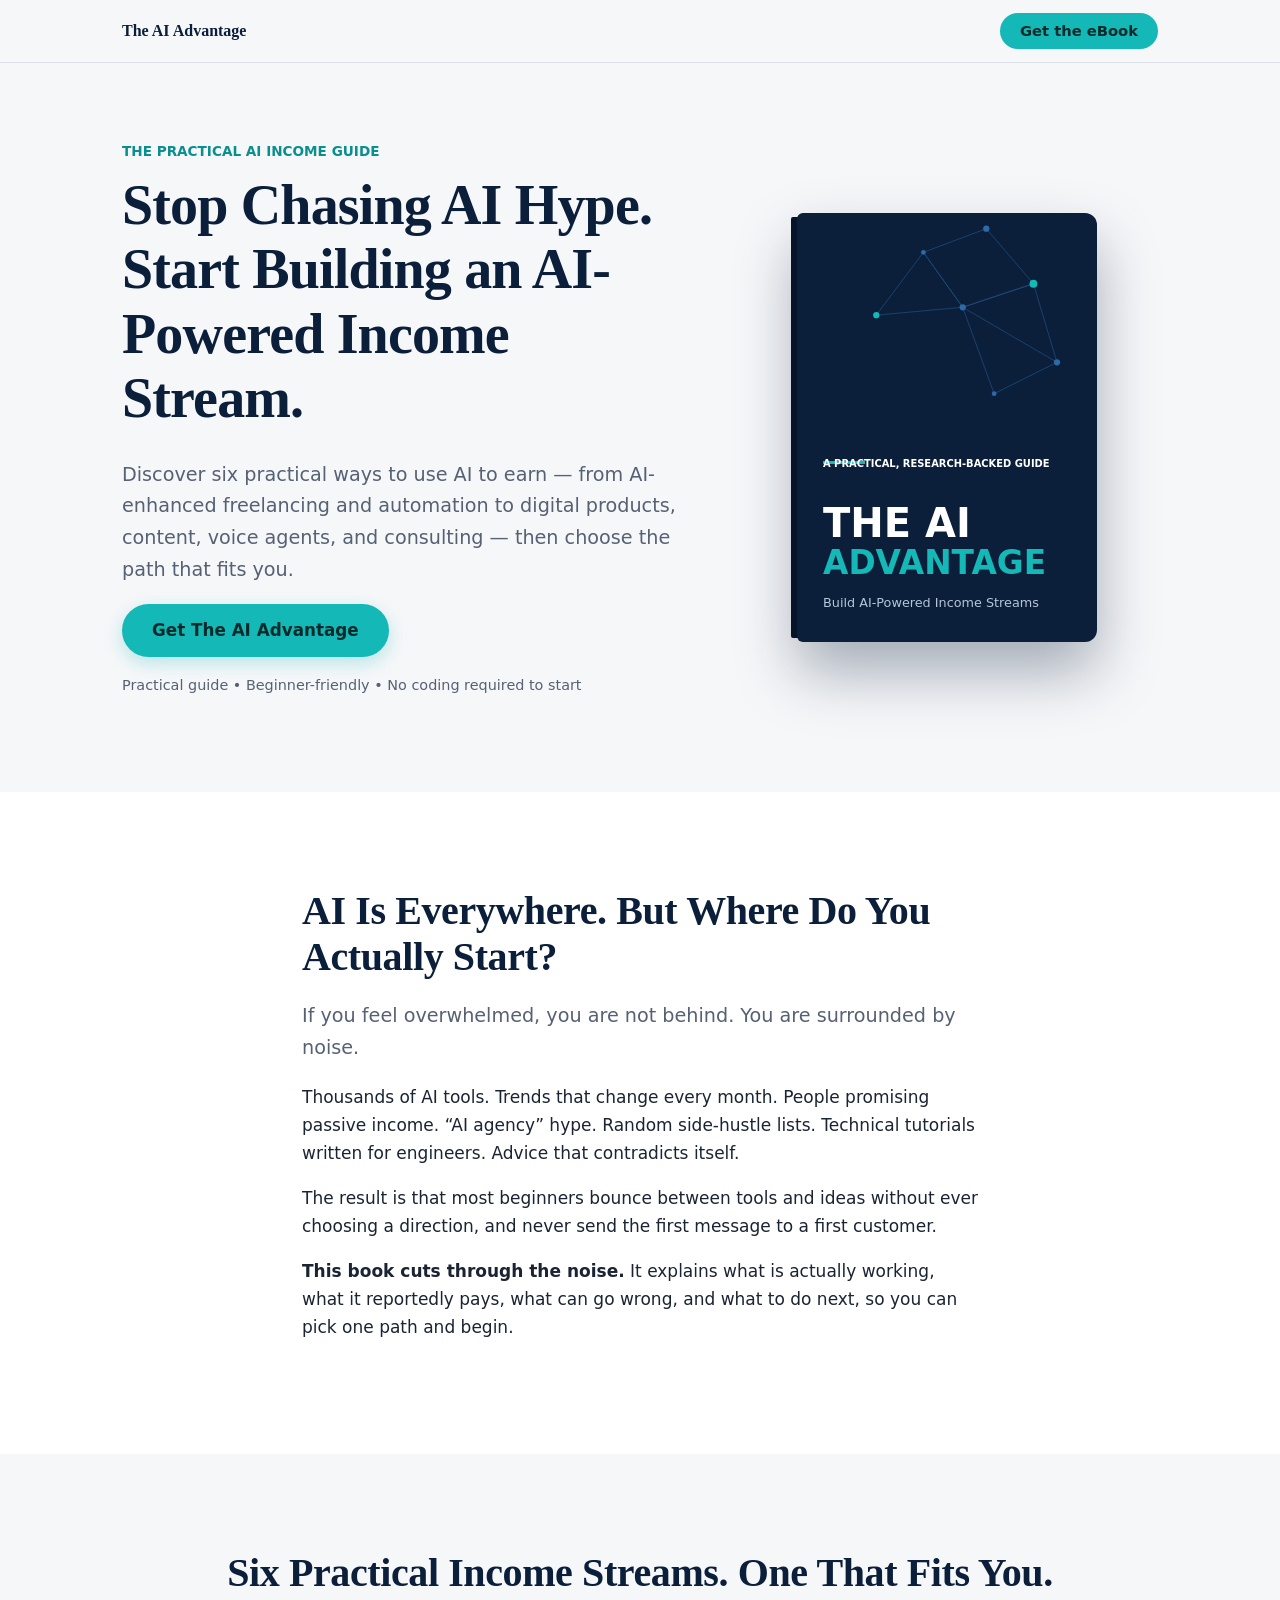
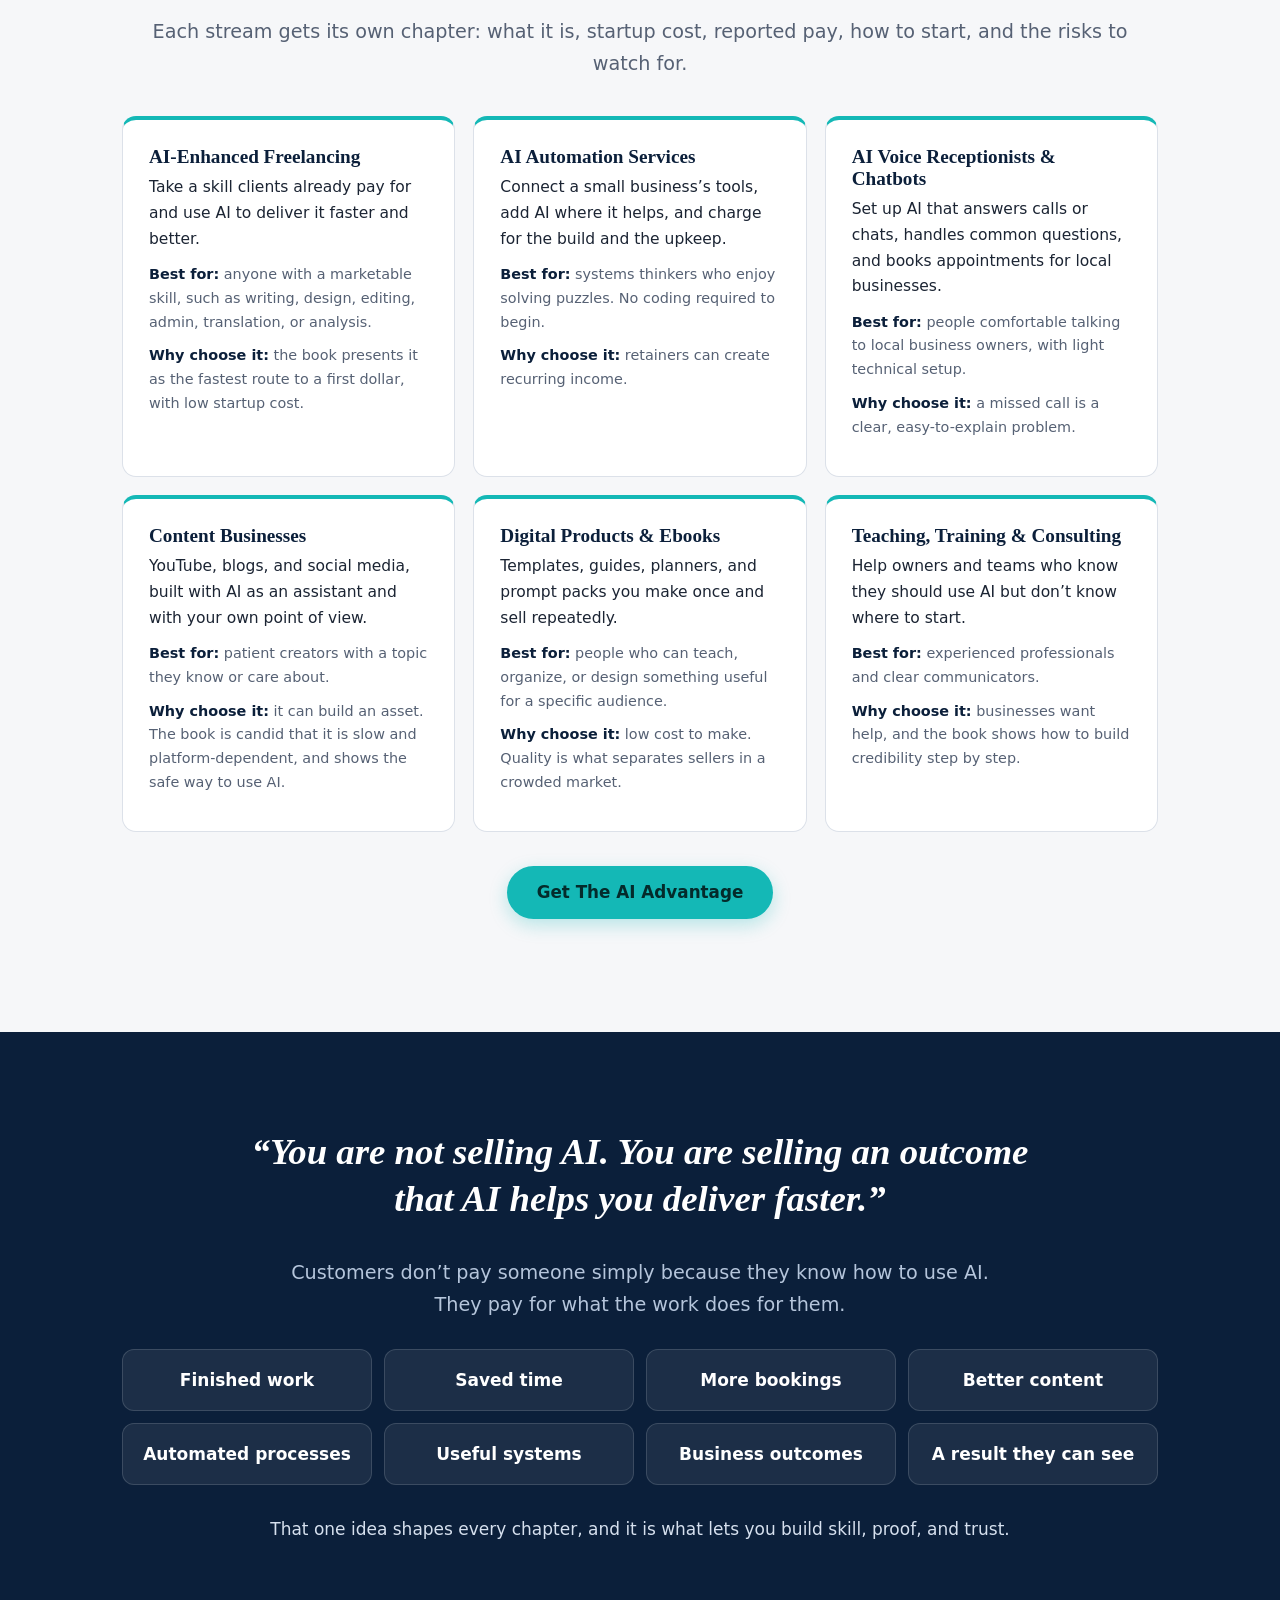
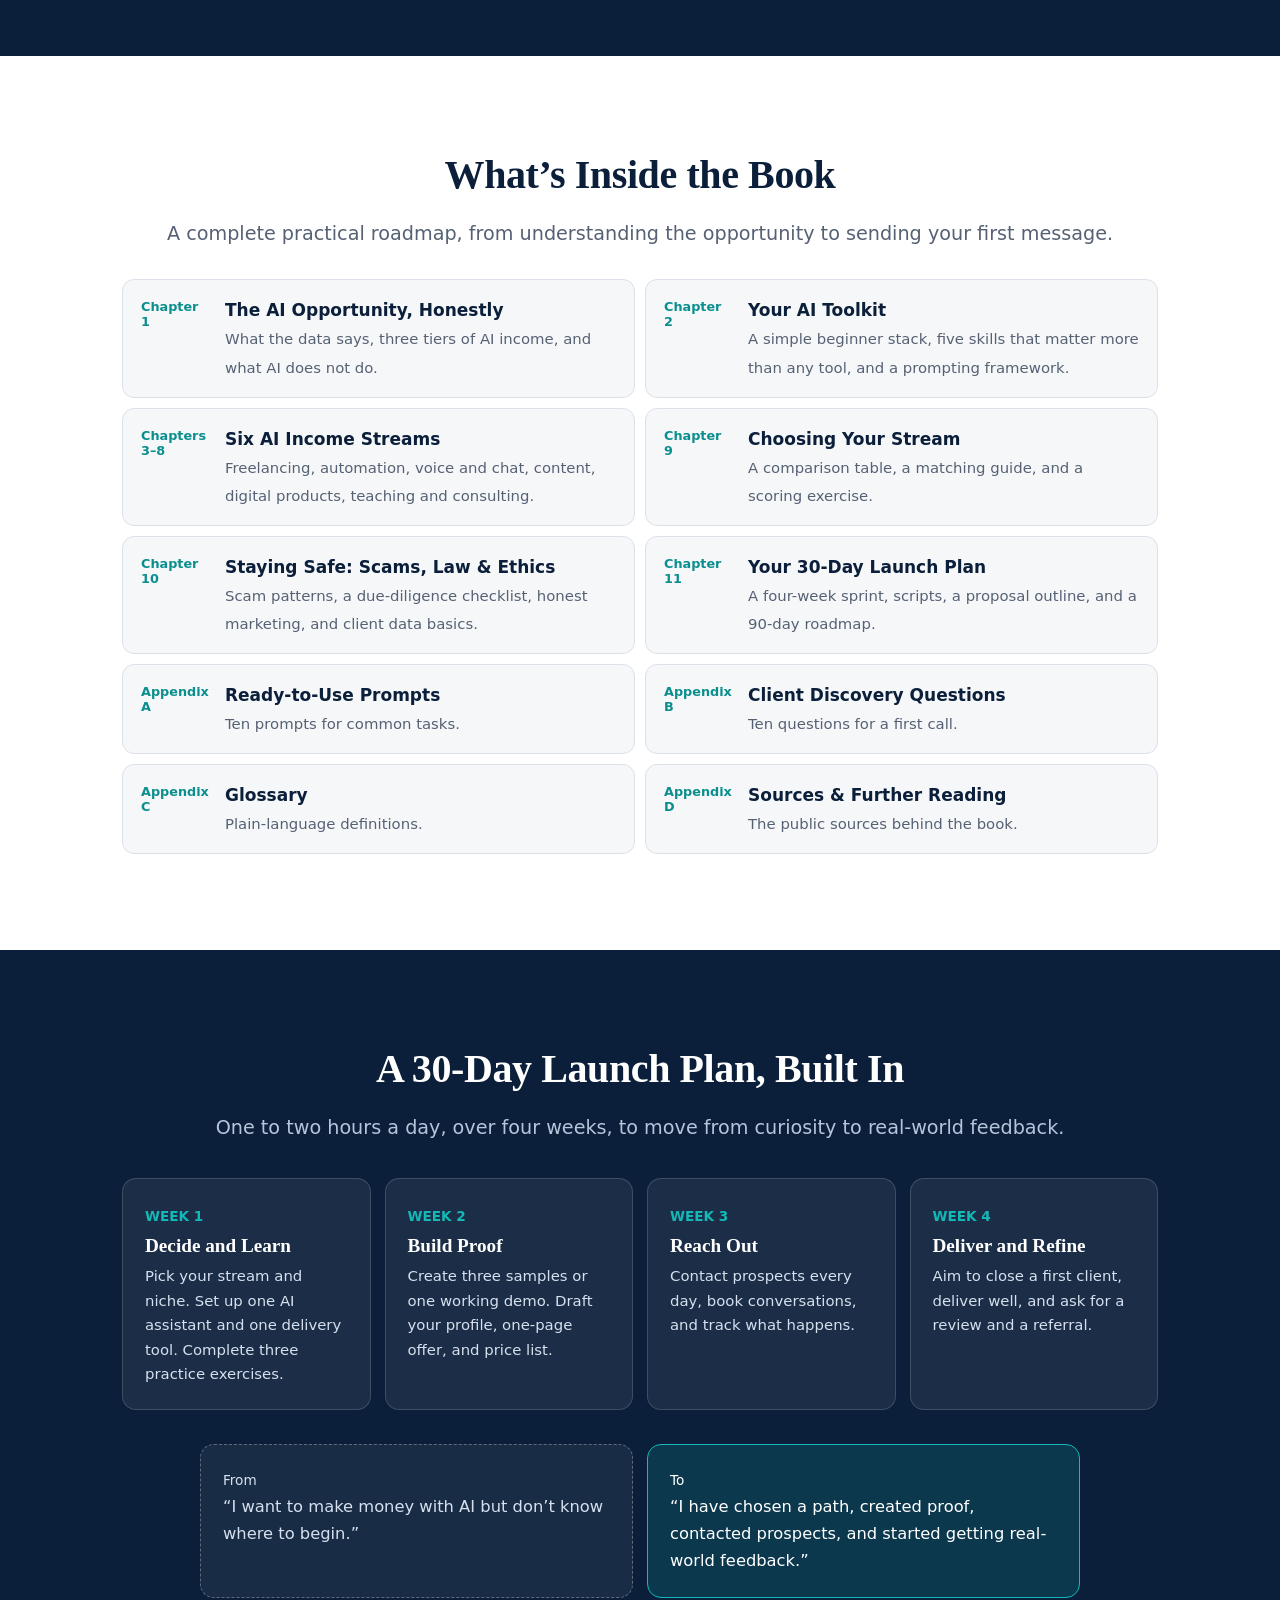
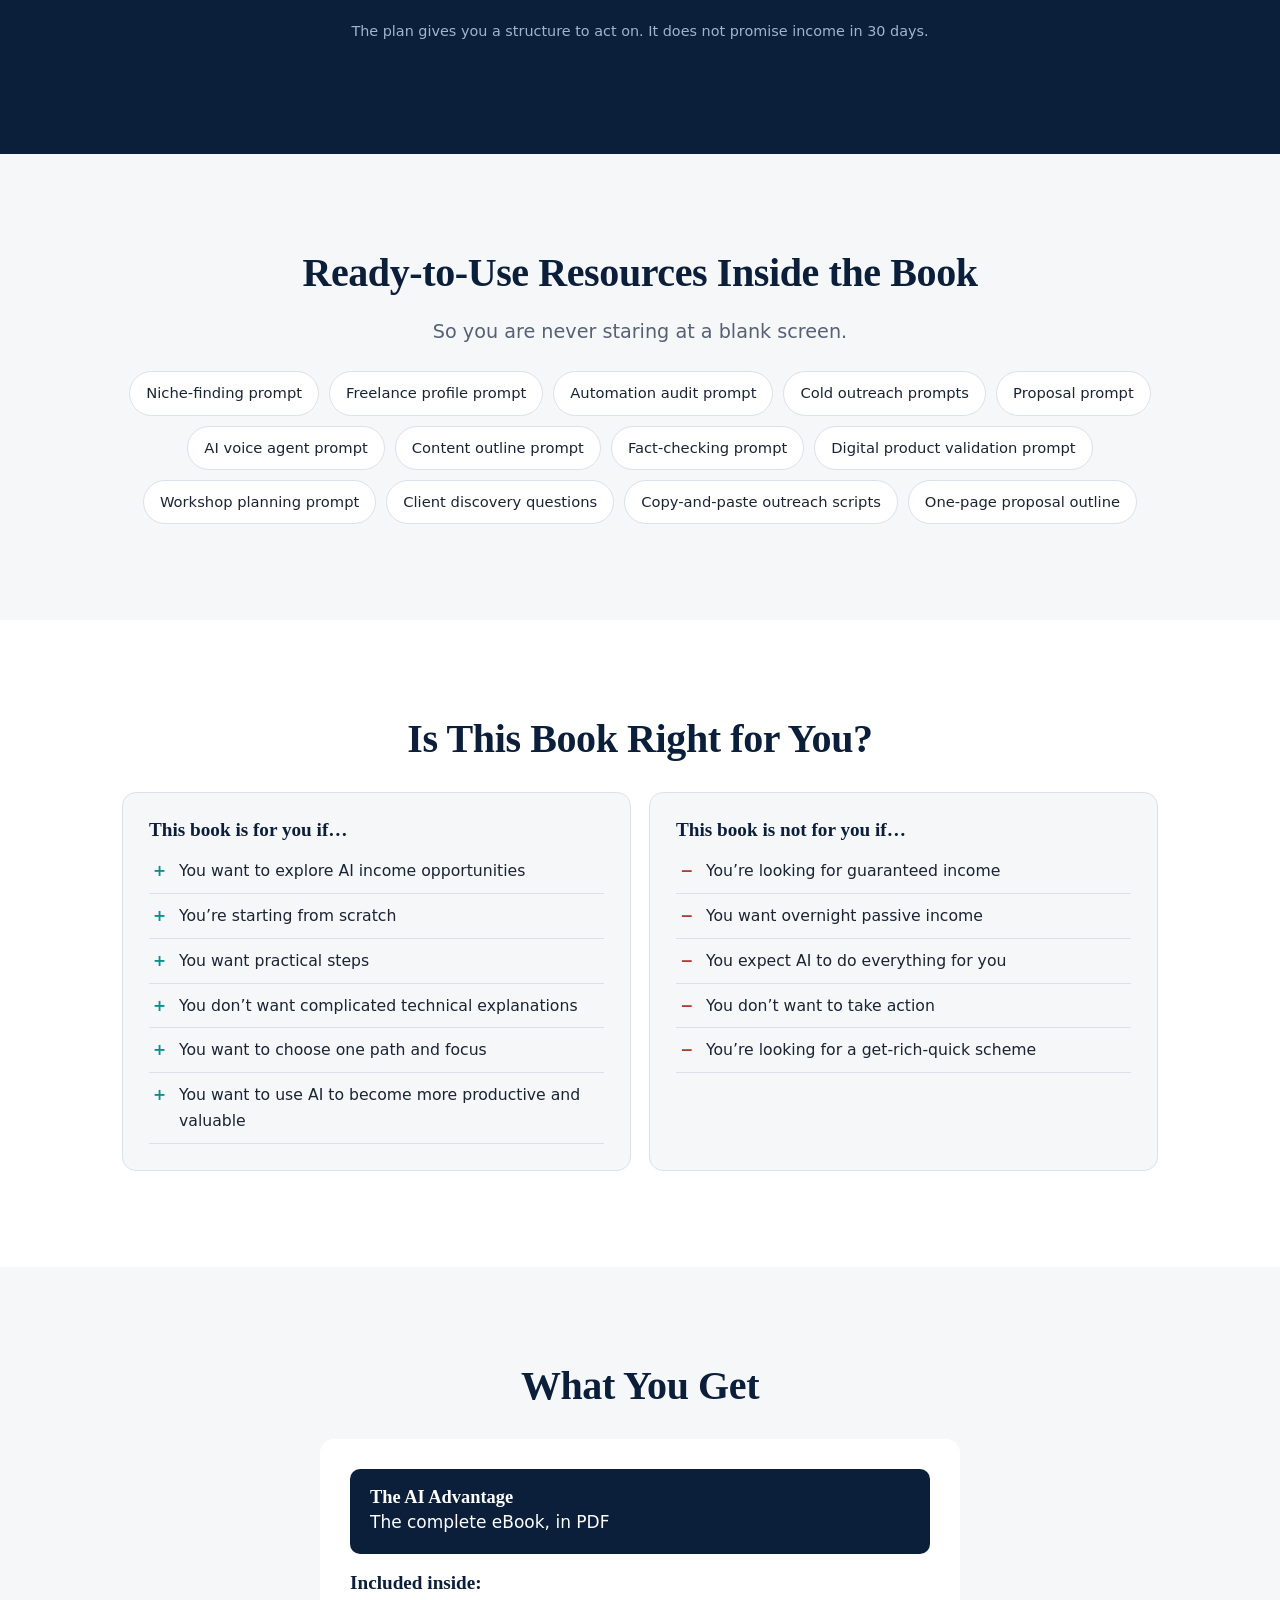
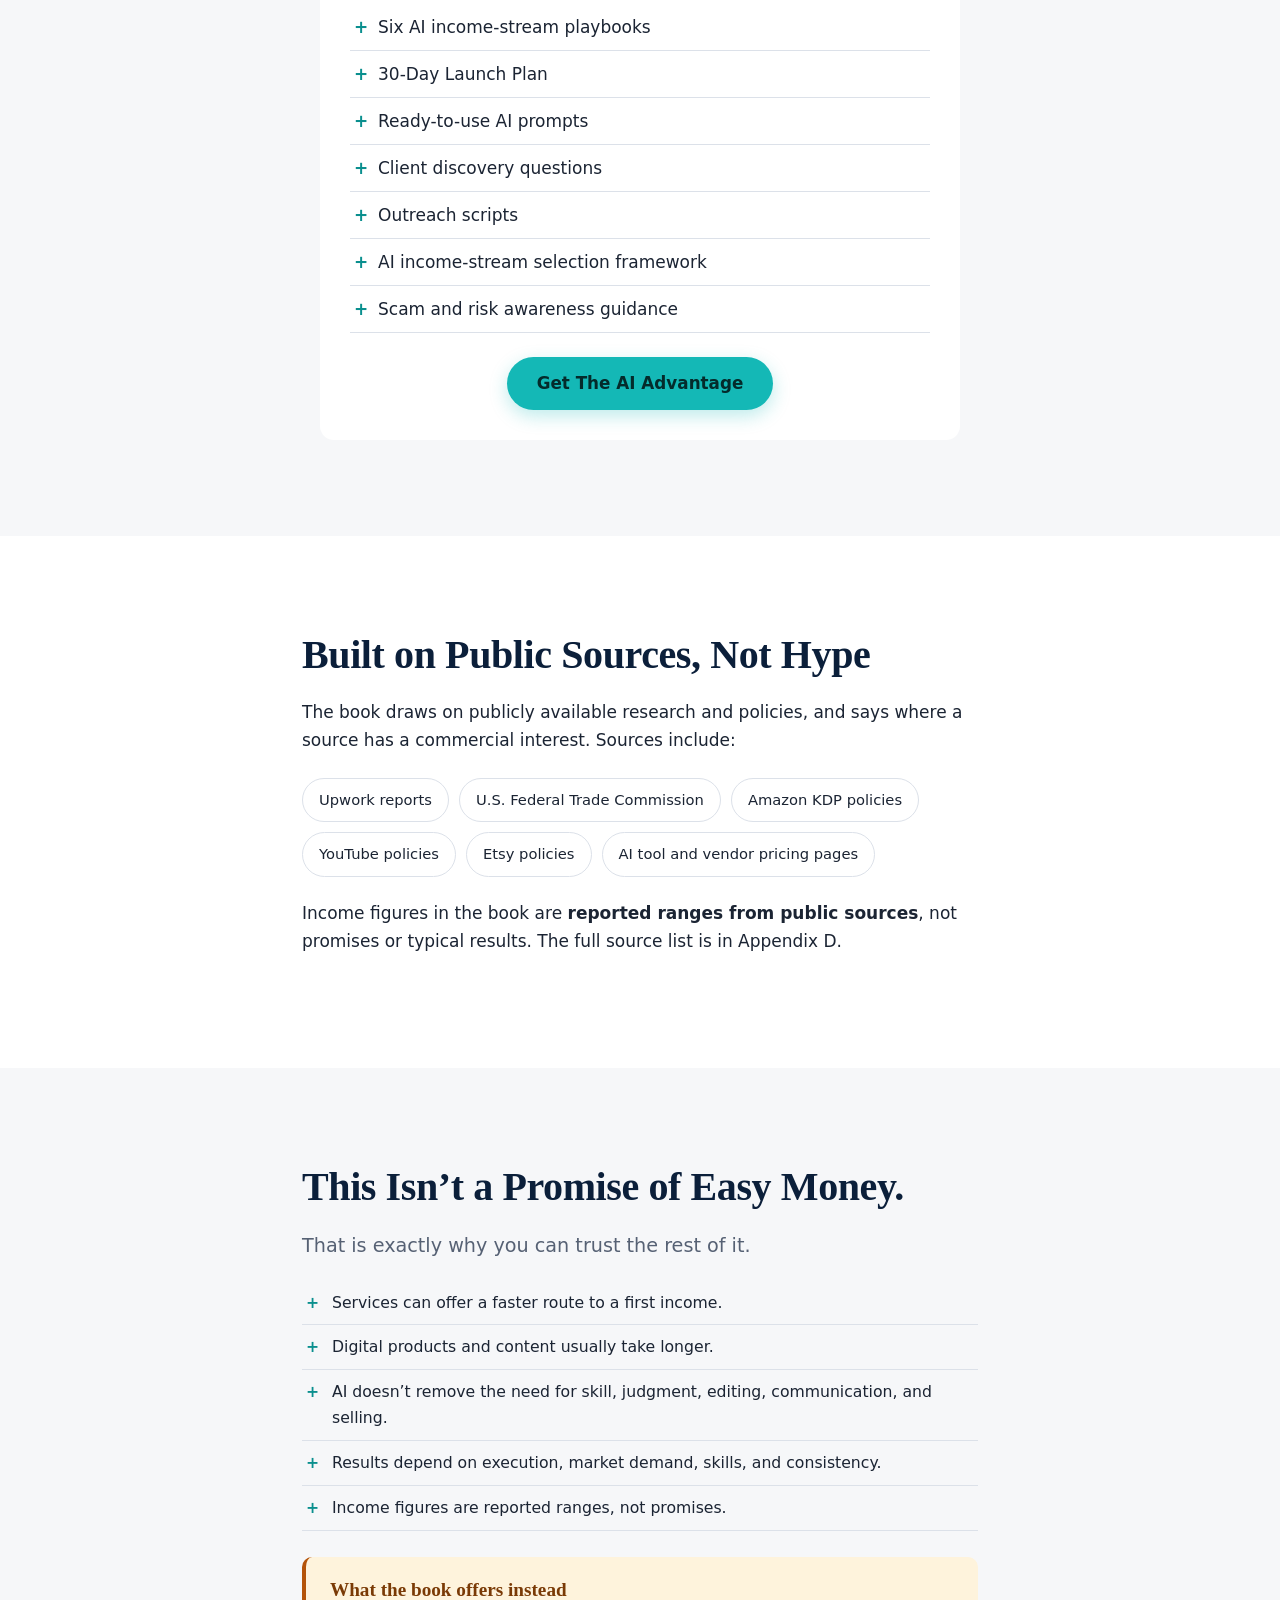
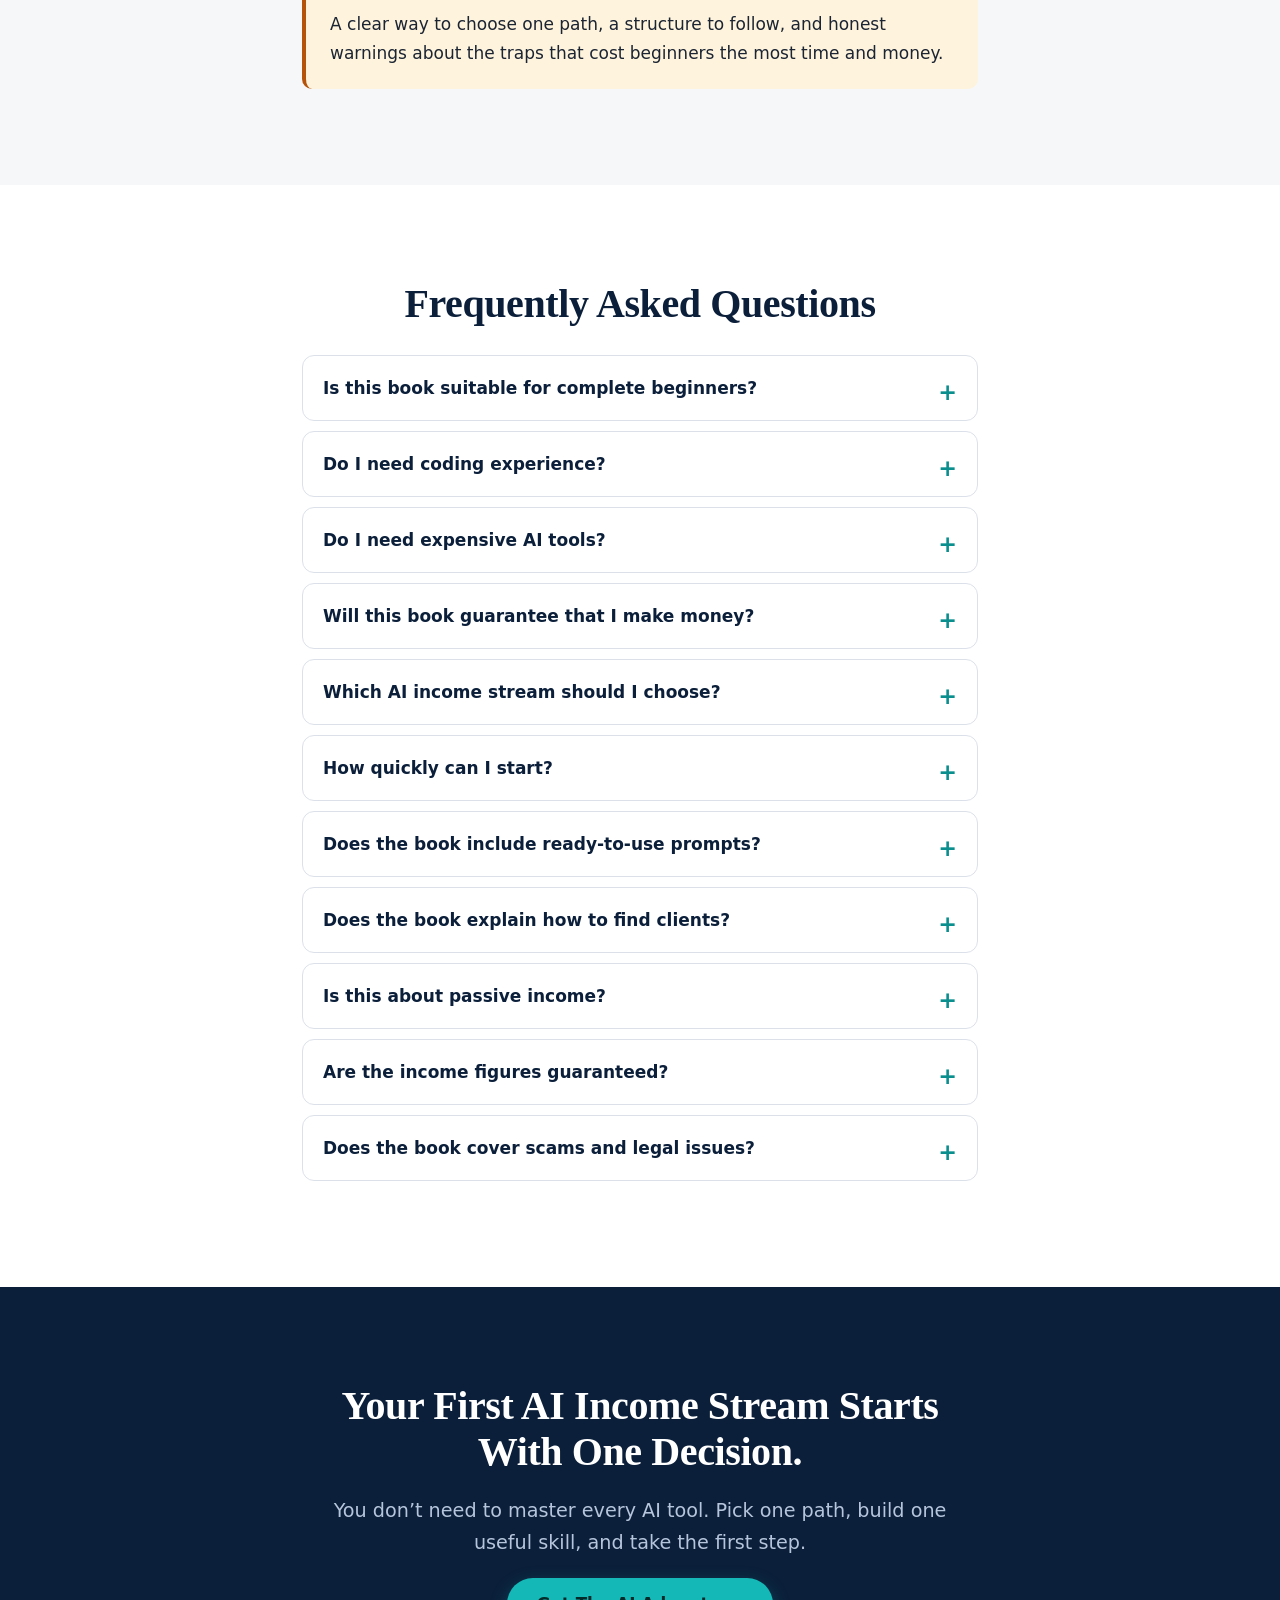
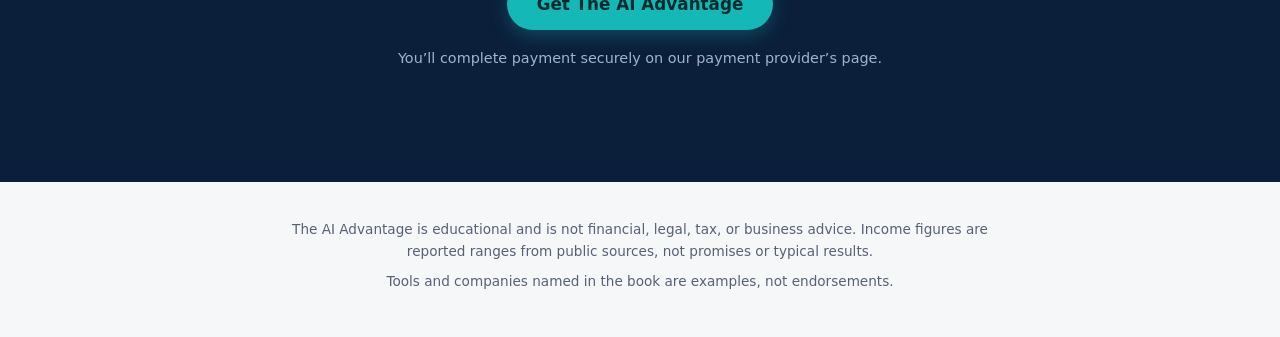
==== index.html @ e6e2437f "first commit" ====
<!DOCTYPE html>
<html lang="en">
<head>
<meta charset="utf-8">
<meta name="viewport" content="width=device-width, initial-scale=1">
<title>The AI Advantage — Build AI-Powered Income Streams</title>
<meta name="description" content="A practical beginner-friendly guide to six AI-powered income streams, including freelancing, automation, voice agents, content, digital products, and consulting.">
<meta property="og:type" content="website">
<meta property="og:title" content="The AI Advantage — Build AI-Powered Income Streams">
<meta property="og:description" content="Six practical ways to use AI to earn, how to choose yours, and a 30-day launch plan. No hype, no guaranteed income.">
<link rel="stylesheet" href="styles.css">
</head>
<body data-page="sales">

<header class="top"><div class="wrap">
  <a class="brand" href="#top">The AI Advantage</a>
  <a class="btn sm" data-cta href="https://rzp.io/rzp/LMzUfKlq">Get the eBook</a>
</div></header>

<main id="top">

<!-- HERO -->
<section class="hero"><div class="wrap">
  <div>
    <p class="eyebrow">THE PRACTICAL AI INCOME GUIDE</p>
    <h1>Stop Chasing AI Hype. Start Building an AI-Powered Income Stream.</h1>
    <p class="lead">Discover six practical ways to use AI to earn — from AI-enhanced freelancing and automation to digital products, content, voice agents, and consulting — then choose the path that fits you.</p>
    <p><a class="btn" data-cta href="https://rzp.io/rzp/LMzUfKlq">Get The AI Advantage</a></p>
    <p class="note">Practical guide • Beginner-friendly • No coding required to start</p>
  </div>
  <div role="img" aria-label="Cover of the ebook The AI Advantage: Build AI-Powered Income Streams">
    <div class="book" aria-hidden="true">
      <svg viewBox="0 0 300 300" fill="none" stroke="#1E4A7C"><path d="M200 20L260 90L170 120L120 50ZM260 90L290 190L170 120ZM120 50L60 130L170 120ZM170 120L210 230L290 190"/><g stroke="none"><circle cx="200" cy="20" r="4" fill="#2C6AA8"/><circle cx="260" cy="90" r="5" fill="#14B8B6"/><circle cx="170" cy="120" r="4" fill="#2C6AA8"/><circle cx="120" cy="50" r="3" fill="#2C6AA8"/><circle cx="60" cy="130" r="4" fill="#14B8B6"/><circle cx="290" cy="190" r="4" fill="#2C6AA8"/><circle cx="210" cy="230" r="3" fill="#2C6AA8"/></g></svg>
      <small>A PRACTICAL, RESEARCH-BACKED GUIDE</small>
      <b>THE AI<span>ADVANTAGE</span></b>
      <i>Build AI-Powered Income Streams</i>
    </div>
  </div>
</div></section>

<!-- PROBLEM -->
<section class="alt"><div class="wrap narrow">
  <h2>AI Is Everywhere. But Where Do You Actually Start?</h2>
  <p class="lead">If you feel overwhelmed, you are not behind. You are surrounded by noise.</p>
  <p>Thousands of AI tools. Trends that change every month. People promising passive income. “AI agency” hype. Random side-hustle lists. Technical tutorials written for engineers. Advice that contradicts itself.</p>
  <p>The result is that most beginners bounce between tools and ideas without ever choosing a direction, and never send the first message to a first customer.</p>
  <p><strong>This book cuts through the noise.</strong> It explains what is actually working, what it reportedly pays, what can go wrong, and what to do next, so you can pick one path and begin.</p>
</div></section>

<!-- SIX STREAMS -->
<section id="streams"><div class="wrap">
  <div class="center"><h2>Six Practical Income Streams. One That Fits You.</h2>
  <p class="lead">Each stream gets its own chapter: what it is, startup cost, reported pay, how to start, and the risks to watch for.</p></div>
  <div class="grid g3" style="margin-top:36px">
    <article class="card stream"><h3>AI-Enhanced Freelancing</h3><p>Take a skill clients already pay for and use AI to deliver it faster and better.</p><p class="tag"><b>Best for:</b> anyone with a marketable skill, such as writing, design, editing, admin, translation, or analysis.</p><p class="tag"><b>Why choose it:</b> the book presents it as the fastest route to a first dollar, with low startup cost.</p></article>
    <article class="card stream"><h3>AI Automation Services</h3><p>Connect a small business’s tools, add AI where it helps, and charge for the build and the upkeep.</p><p class="tag"><b>Best for:</b> systems thinkers who enjoy solving puzzles. No coding required to begin.</p><p class="tag"><b>Why choose it:</b> retainers can create recurring income.</p></article>
    <article class="card stream"><h3>AI Voice Receptionists &amp; Chatbots</h3><p>Set up AI that answers calls or chats, handles common questions, and books appointments for local businesses.</p><p class="tag"><b>Best for:</b> people comfortable talking to local business owners, with light technical setup.</p><p class="tag"><b>Why choose it:</b> a missed call is a clear, easy-to-explain problem.</p></article>
    <article class="card stream"><h3>Content Businesses</h3><p>YouTube, blogs, and social media, built with AI as an assistant and with your own point of view.</p><p class="tag"><b>Best for:</b> patient creators with a topic they know or care about.</p><p class="tag"><b>Why choose it:</b> it can build an asset. The book is candid that it is slow and platform-dependent, and shows the safe way to use AI.</p></article>
    <article class="card stream"><h3>Digital Products &amp; Ebooks</h3><p>Templates, guides, planners, and prompt packs you make once and sell repeatedly.</p><p class="tag"><b>Best for:</b> people who can teach, organize, or design something useful for a specific audience.</p><p class="tag"><b>Why choose it:</b> low cost to make. Quality is what separates sellers in a crowded market.</p></article>
    <article class="card stream"><h3>Teaching, Training &amp; Consulting</h3><p>Help owners and teams who know they should use AI but don’t know where to start.</p><p class="tag"><b>Best for:</b> experienced professionals and clear communicators.</p><p class="tag"><b>Why choose it:</b> businesses want help, and the book shows how to build credibility step by step.</p></article>
  </div>
  <p class="center" style="margin-top:34px"><a class="btn" data-cta href="https://rzp.io/rzp/LMzUfKlq">Get The AI Advantage</a></p>
</div></section>

<!-- DIFFERENTIATOR -->
<section class="dark"><div class="wrap">
  <p class="pull">“You are not selling AI. You are selling an outcome that AI helps you deliver faster.”</p>
  <div class="narrow" style="margin:auto;text-align:center">
    <p class="lead">Customers don’t pay someone simply because they know how to use AI. They pay for what the work does for them.</p>
  </div>
  <div class="pay"><div>Finished work</div><div>Saved time</div><div>More bookings</div><div>Better content</div><div>Automated processes</div><div>Useful systems</div><div>Business outcomes</div><div>A result they can see</div></div>
  <p class="center" style="margin-top:30px">That one idea shapes every chapter, and it is what lets you build skill, proof, and trust.</p>
</div></section>

<!-- INSIDE -->
<section class="alt" id="inside"><div class="wrap">
  <div class="center"><h2>What’s Inside the Book</h2><p class="lead">A complete practical roadmap, from understanding the opportunity to sending your first message.</p></div>
  <div class="inside">
    <div class="row"><em>Chapter 1</em><div><b>The AI Opportunity, Honestly</b><span>What the data says, three tiers of AI income, and what AI does not do.</span></div></div>
    <div class="row"><em>Chapter 2</em><div><b>Your AI Toolkit</b><span>A simple beginner stack, five skills that matter more than any tool, and a prompting framework.</span></div></div>
    <div class="row"><em>Chapters 3–8</em><div><b>Six AI Income Streams</b><span>Freelancing, automation, voice and chat, content, digital products, teaching and consulting.</span></div></div>
    <div class="row"><em>Chapter 9</em><div><b>Choosing Your Stream</b><span>A comparison table, a matching guide, and a scoring exercise.</span></div></div>
    <div class="row"><em>Chapter 10</em><div><b>Staying Safe: Scams, Law &amp; Ethics</b><span>Scam patterns, a due-diligence checklist, honest marketing, and client data basics.</span></div></div>
    <div class="row"><em>Chapter 11</em><div><b>Your 30-Day Launch Plan</b><span>A four-week sprint, scripts, a proposal outline, and a 90-day roadmap.</span></div></div>
    <div class="row"><em>Appendix A</em><div><b>Ready-to-Use Prompts</b><span>Ten prompts for common tasks.</span></div></div>
    <div class="row"><em>Appendix B</em><div><b>Client Discovery Questions</b><span>Ten questions for a first call.</span></div></div>
    <div class="row"><em>Appendix C</em><div><b>Glossary</b><span>Plain-language definitions.</span></div></div>
    <div class="row"><em>Appendix D</em><div><b>Sources &amp; Further Reading</b><span>The public sources behind the book.</span></div></div>
  </div>
</div></section>

<!-- 30-DAY PLAN -->
<section class="dark" id="plan"><div class="wrap">
  <div class="center"><h2>A 30-Day Launch Plan, Built In</h2><p class="lead">One to two hours a day, over four weeks, to move from curiosity to real-world feedback.</p></div>
  <div class="weeks">
    <div class="week"><small>WEEK 1</small><h3>Decide and Learn</h3><p>Pick your stream and niche. Set up one AI assistant and one delivery tool. Complete three practice exercises.</p></div>
    <div class="week"><small>WEEK 2</small><h3>Build Proof</h3><p>Create three samples or one working demo. Draft your profile, one-page offer, and price list.</p></div>
    <div class="week"><small>WEEK 3</small><h3>Reach Out</h3><p>Contact prospects every day, book conversations, and track what happens.</p></div>
    <div class="week"><small>WEEK 4</small><h3>Deliver and Refine</h3><p>Aim to close a first client, deliver well, and ask for a review and a referral.</p></div>
  </div>
  <div class="shift">
    <div class="from"><small>From</small><br>“I want to make money with AI but don’t know where to begin.”</div>
    <div class="to"><small>To</small><br>“I have chosen a path, created proof, contacted prospects, and started getting real-world feedback.”</div>
  </div>
  <p class="note center" style="margin-top:22px">The plan gives you a structure to act on. It does not promise income in 30 days.</p>
</div></section>

<!-- RESOURCES -->
<section><div class="wrap">
  <div class="center"><h2>Ready-to-Use Resources Inside the Book</h2><p class="lead">So you are never staring at a blank screen.</p></div>
  <div class="chips" style="justify-content:center">
    <span>Niche-finding prompt</span><span>Freelance profile prompt</span><span>Automation audit prompt</span><span>Cold outreach prompts</span><span>Proposal prompt</span><span>AI voice agent prompt</span><span>Content outline prompt</span><span>Fact-checking prompt</span><span>Digital product validation prompt</span><span>Workshop planning prompt</span><span>Client discovery questions</span><span>Copy-and-paste outreach scripts</span><span>One-page proposal outline</span>
  </div>
</div></section>

<!-- FOR / NOT FOR -->
<section class="alt"><div class="wrap">
  <h2 class="center">Is This Book Right for You?</h2>
  <div class="grid g2" style="margin-top:30px">
    <div class="card"><h3>This book is for you if…</h3><ul class="ok"><li>You want to explore AI income opportunities</li><li>You’re starting from scratch</li><li>You want practical steps</li><li>You don’t want complicated technical explanations</li><li>You want to choose one path and focus</li><li>You want to use AI to become more productive and valuable</li></ul></div>
    <div class="card"><h3>This book is not for you if…</h3><ul class="no"><li>You’re looking for guaranteed income</li><li>You want overnight passive income</li><li>You expect AI to do everything for you</li><li>You don’t want to take action</li><li>You’re looking for a get-rich-quick scheme</li></ul></div>
  </div>
</div></section>

<!-- VALUE STACK -->
<section><div class="wrap center">
  <h2>What You Get</h2>
  <div class="stack" style="text-align:left">
    <div class="core"><b>The AI Advantage</b>The complete eBook, in PDF</div>
    <h3>Included inside:</h3>
    <ul><li>Six AI income-stream playbooks</li><li>30-Day Launch Plan</li><li>Ready-to-use AI prompts</li><li>Client discovery questions</li><li>Outreach scripts</li><li>AI income-stream selection framework</li><li>Scam and risk awareness guidance</li></ul>
    <p style="text-align:center;margin:0"><a class="btn" data-cta href="https://rzp.io/rzp/LMzUfKlq">Get The AI Advantage</a></p>
  </div>
</div></section>

<!-- TRUST -->
<section class="alt"><div class="wrap narrow">
  <h2>Built on Public Sources, Not Hype</h2>
  <p>The book draws on publicly available research and policies, and says where a source has a commercial interest. Sources include:</p>
  <div class="chips"><span>Upwork reports</span><span>U.S. Federal Trade Commission</span><span>Amazon KDP policies</span><span>YouTube policies</span><span>Etsy policies</span><span>AI tool and vendor pricing pages</span></div>
  <p style="margin-top:22px">Income figures in the book are <strong>reported ranges from public sources</strong>, not promises or typical results. The full source list is in Appendix D.</p>
</div></section>

<!-- EXPECTATIONS -->
<section><div class="wrap narrow">
  <h2>This Isn’t a Promise of Easy Money.</h2>
  <p class="lead">That is exactly why you can trust the rest of it.</p>
  <ul class="ok">
    <li>Services can offer a faster route to a first income.</li>
    <li>Digital products and content usually take longer.</li>
    <li>AI doesn’t remove the need for skill, judgment, editing, communication, and selling.</li>
    <li>Results depend on execution, market demand, skills, and consistency.</li>
    <li>Income figures are reported ranges, not promises.</li>
  </ul>
  <div class="honest"><h3>What the book offers instead</h3><p style="margin:0">A clear way to choose one path, a structure to follow, and honest warnings about the traps that cost beginners the most time and money.</p></div>
</div></section>

<!-- FAQ -->
<section class="alt" id="faq"><div class="wrap narrow">
  <h2 class="center">Frequently Asked Questions</h2>
  <div style="margin-top:28px">
  <details><summary>Is this book suitable for complete beginners?</summary><p>Yes. It is written for people starting from scratch and explains terms in plain language. A glossary is included.</p></details>
  <details><summary>Do I need coding experience?</summary><p>No. The book says you do not need to be a programmer. Automation, for example, uses no-code tools, and the book says no coding is required to begin.</p></details>
  <details><summary>Do I need expensive AI tools?</summary><p>The book describes a beginner stack with a starting cost for most paths of roughly $0 to about $50 a month, and a free AI assistant tier is enough to start. It also advises being skeptical of anyone who asks for hundreds of dollars in tools or a course before you have a customer. Prices change, so check current pricing.</p></details>
  <details><summary>Will this book guarantee that I make money?</summary><p>No. Nothing in the book guarantees income. It gives you information, a framework, and a plan. Results depend on your effort, skills, and market demand.</p></details>
  <details><summary>Which AI income stream should I choose?</summary><p>Chapter 9 helps you decide with a comparison table, a guide that matches streams to your strengths, and a quick scoring exercise. The book recommends choosing one stream to start.</p></details>
  <details><summary>How quickly can I start?</summary><p>Each stream chapter ends with a first-week plan, and Chapter 11 gives a 30-day launch plan. How soon you earn depends on the stream and your effort. The book notes that services tend to pay sooner, while content and digital products take longer.</p></details>
  <details><summary>Does the book include ready-to-use prompts?</summary><p>Yes. Appendix A has ten prompts, including niche finding, freelance profiles, automation audits, outreach messages, proposals, voice agent scripts, fact-checking, product validation, and workshop plans.</p></details>
  <details><summary>Does the book explain how to find clients?</summary><p>Yes. It covers building a niche, creating samples, writing proposals, and reaching out to prospects. It includes copy-and-paste scripts, a proposal outline, and client discovery questions.</p></details>
  <details><summary>Is this about passive income?</summary><p>Not mainly. The book explains that “passive” income is usually built actively first, and that services tend to pay faster than products or content.</p></details>
  <details><summary>Are the income figures guaranteed?</summary><p>No. They are reported ranges from public sources such as freelance platforms and practitioner guides, and many come from sellers with a commercial interest. The book treats them as ceilings you may grow toward, not forecasts.</p></details>
  <details><summary>Does the book cover scams and legal issues?</summary><p>Yes. Chapter 10 covers scam patterns, due-diligence questions, honest marketing, client data, and taxes at a general level. It is educational, not legal or financial advice.</p></details>
  </div>
</div></section>

<!-- FINAL CTA -->
<section class="dark"><div class="wrap center narrow">
  <h2>Your First AI Income Stream Starts With One Decision.</h2>
  <p class="lead">You don’t need to master every AI tool. Pick one path, build one useful skill, and take the first step.</p>
  <p><a class="btn" data-cta href="https://rzp.io/rzp/LMzUfKlq">Get The AI Advantage</a></p>
  <p class="note">You’ll complete payment securely on our payment provider’s page.</p>
</div></section>
</main>

<footer><div class="wrap">
  <p>The AI Advantage is educational and is not financial, legal, tax, or business advice. Income figures are reported ranges from public sources, not promises or typical results.</p>
  <p>Tools and companies named in the book are examples, not endorsements.</p>
</div></footer>

<script src="config.js"></script>
</body>
</html>
---- styles.css ----
:root{--navy:#0B1F3A;--navy2:#14325C;--teal:#0A8F8E;--tealb:#14B8B6;--paper:#F6F7F9;--white:#fff;--ink:#1B2433;--mute:#566174;--rule:#DCE1E9;--amber:#B45309;--amberl:#FEF3DC;--r:14px}
*{box-sizing:border-box}html{scroll-behavior:smooth}
body{margin:0;font:17px/1.65 system-ui,-apple-system,"Segoe UI",Roboto,sans-serif;color:var(--ink);background:var(--paper);-webkit-font-smoothing:antialiased}
h1,h2,h3{font-family:Georgia,"Times New Roman",serif;color:var(--navy);line-height:1.15;margin:0 0 .5em;font-weight:700}
h1{font-size:clamp(2.1rem,6vw,3.5rem);letter-spacing:-.015em}h2{font-size:clamp(1.7rem,4.2vw,2.5rem);letter-spacing:-.01em}h3{font-size:1.2rem}
p{margin:0 0 1em}a{color:inherit}.wrap{max-width:1080px;margin:0 auto;padding:0 22px}.narrow{max-width:720px}
section{padding:clamp(56px,9vw,96px) 0}.dark{background:var(--navy);color:#D6E0EE}.dark h2,.dark h3{color:#fff}.alt{background:var(--white)}
.lead{font-size:1.2rem;color:var(--mute)}.dark .lead{color:#B5C5DB}.center{text-align:center}.center .lead{margin-inline:auto}
.btn{display:inline-block;background:var(--tealb);color:#042B2B;font:700 1.05rem/1 system-ui,sans-serif;padding:18px 30px;border-radius:999px;text-decoration:none;transition:transform .15s,box-shadow .15s;box-shadow:0 6px 18px rgba(20,184,182,.28)}
.btn:hover{transform:translateY(-2px);box-shadow:0 10px 24px rgba(20,184,182,.38)}.btn:focus-visible,a:focus-visible,summary:focus-visible{outline:3px solid var(--navy2);outline-offset:3px}
.dark .btn:focus-visible{outline-color:#fff}.btn.sm{padding:11px 20px;font-size:.92rem;box-shadow:none}.note{font-size:.9rem;color:var(--mute);margin-top:14px}.dark .note{color:#9FB4D0}
header.top{position:sticky;top:0;z-index:5;background:rgba(246,247,249,.94);backdrop-filter:blur(8px);border-bottom:1px solid var(--rule)}
header.top .wrap{display:flex;justify-content:space-between;align-items:center;height:62px}.brand{font:700 1rem Georgia,serif;color:var(--navy);text-decoration:none}
.hero{padding:clamp(40px,7vw,80px) 0}.hero .wrap{display:grid;gap:44px;align-items:center}
@media(min-width:880px){.hero .wrap{grid-template-columns:1.15fr .85fr}}
.eyebrow{font:600 .85rem system-ui;color:var(--teal);margin-bottom:14px}
.book{width:min(300px,78vw);aspect-ratio:7/10;margin:0 auto;background:var(--navy);border-radius:6px 12px 12px 6px;position:relative;overflow:hidden;box-shadow:-10px 0 0 -4px #06142a,0 30px 60px rgba(11,31,58,.35);padding:30px 26px;display:flex;flex-direction:column;justify-content:flex-end;color:#fff;animation:rise .9s ease-out both}
.book svg{position:absolute;top:0;right:0;width:100%;height:55%}.book small{font:600 .62rem system-ui;color:#fff;margin-bottom:34px;position:relative}
.book b{font:800 2.5rem/1 system-ui,sans-serif;position:relative}.book b span{color:var(--tealb);display:block;font-size:2.05rem;margin-top:4px}
.book i{font:normal 400 .8rem/1.4 system-ui;color:#B5C5DB;margin-top:14px;position:relative}.book:before{content:"";width:42px;height:3px;background:var(--tealb);position:absolute;left:26px;bottom:178px}
@keyframes rise{from{opacity:0;transform:translateY(24px) rotate(-1.5deg)}to{opacity:1;transform:none}}
.grid{display:grid;gap:18px}@media(min-width:700px){.g2{grid-template-columns:1fr 1fr}.g3{grid-template-columns:repeat(3,1fr)}}
.card{background:var(--white);border:1px solid var(--rule);border-radius:var(--r);padding:26px}.alt .card{background:var(--paper)}
.card h3{margin-bottom:.4em}.card p{margin-bottom:.7em;font-size:.97rem}.card .tag{font-size:.9rem;color:var(--mute)}.card .tag b{color:var(--navy)}
.stream{border-top:4px solid var(--tealb)}
.pull{font:italic 700 clamp(1.5rem,4vw,2.3rem)/1.3 Georgia,serif;color:#fff;max-width:820px;margin:0 auto 34px;text-align:center}
.pay{display:grid;gap:12px;margin-top:28px}@media(min-width:700px){.pay{grid-template-columns:repeat(4,1fr)}}
.pay div{background:rgba(255,255,255,.07);border:1px solid rgba(255,255,255,.14);border-radius:12px;padding:16px;color:#fff;font-weight:600;text-align:center}
.inside{display:grid;gap:10px;margin-top:30px}@media(min-width:760px){.inside{grid-template-columns:1fr 1fr}}
.row{display:flex;gap:14px;background:var(--paper);border:1px solid var(--rule);border-radius:12px;padding:16px 18px}.row b{color:var(--navy);display:block}.row span{font-size:.93rem;color:var(--mute)}
.row em{flex:none;font:700 .8rem system-ui;color:var(--teal);width:70px;font-style:normal;padding-top:3px}
.weeks{display:grid;gap:14px;margin:34px 0}@media(min-width:760px){.weeks{grid-template-columns:repeat(4,1fr)}}
.week{background:rgba(255,255,255,.07);border:1px solid rgba(255,255,255,.15);border-radius:var(--r);padding:22px}.week small{color:var(--tealb);font:700 .85rem system-ui}.week h3{margin:.3em 0 .4em}.week p{font-size:.93rem;margin:0}
.shift{display:grid;gap:14px;max-width:880px;margin:0 auto}@media(min-width:760px){.shift{grid-template-columns:1fr 1fr}}.shift div{border-radius:var(--r);padding:22px;font-size:1.02rem}
.from{background:rgba(255,255,255,.06);border:1px dashed rgba(255,255,255,.3)}.to{background:rgba(20,184,182,.16);border:1px solid var(--tealb);color:#fff}
.chips{display:flex;flex-wrap:wrap;gap:10px;margin-top:24px}.chips span{background:var(--white);border:1px solid var(--rule);border-radius:999px;padding:9px 16px;font-size:.92rem}
ul.ok,ul.no{list-style:none;padding:0;margin:0}ul.ok li,ul.no li{padding:9px 0 9px 30px;position:relative;border-bottom:1px solid var(--rule);font-size:.98rem}
ul.ok li:before{content:"+";color:var(--teal)}ul.no li:before{content:"\2212";color:#B03A34}ul.ok li:before,ul.no li:before{position:absolute;left:4px;font-weight:800}
.stack{max-width:640px;margin:30px auto 0;background:var(--white);color:var(--ink);border-radius:var(--r);padding:30px}.stack h3{color:var(--navy)}
.stack .core{background:var(--navy);color:#fff;border-radius:10px;padding:18px 20px;margin-bottom:18px}.stack .core b{display:block;font:700 1.15rem Georgia,serif}
.stack li{list-style:none;padding:9px 0 9px 28px;border-bottom:1px solid var(--rule);position:relative}.stack li:before{content:"+";position:absolute;left:4px;color:var(--teal);font-weight:800}.stack ul{padding:0;margin:0 0 24px}
.honest{background:var(--amberl);border-left:4px solid var(--amber);border-radius:10px;padding:22px 24px;margin-top:26px}.honest h3{color:#7A3A06}
details{background:var(--white);border:1px solid var(--rule);border-radius:12px;margin-bottom:10px}summary{cursor:pointer;font-weight:700;color:var(--navy);padding:18px 52px 18px 20px;list-style:none;position:relative}
summary::-webkit-details-marker{display:none}summary:after{content:"+";position:absolute;right:20px;font-size:1.4rem;color:var(--teal)}details[open] summary:after{content:"\2212"}details p{padding:0 20px;margin:0 0 18px;color:var(--mute);font-size:.98rem}
footer{padding:36px 0;font-size:.85rem;color:var(--mute);text-align:center}footer p{max-width:720px;margin:0 auto 8px}
.ty{padding:clamp(48px,8vw,90px) 0}.steps{counter-reset:s;display:grid;gap:14px;margin:30px 0}.steps div{counter-increment:s;display:flex;gap:16px;background:var(--white);border:1px solid var(--rule);border-radius:var(--r);padding:20px}
.steps div:before{content:counter(s);flex:none;width:34px;height:34px;border-radius:50%;background:var(--navy);color:#fff;font:700 .95rem/34px system-ui;text-align:center}.steps b{color:var(--navy)}
[data-unset="true"]{outline:2px dashed #B03A34;outline-offset:3px}
@media(prefers-reduced-motion:reduce){*{animation:none!important;transition:none!important;scroll-behavior:auto!important}}
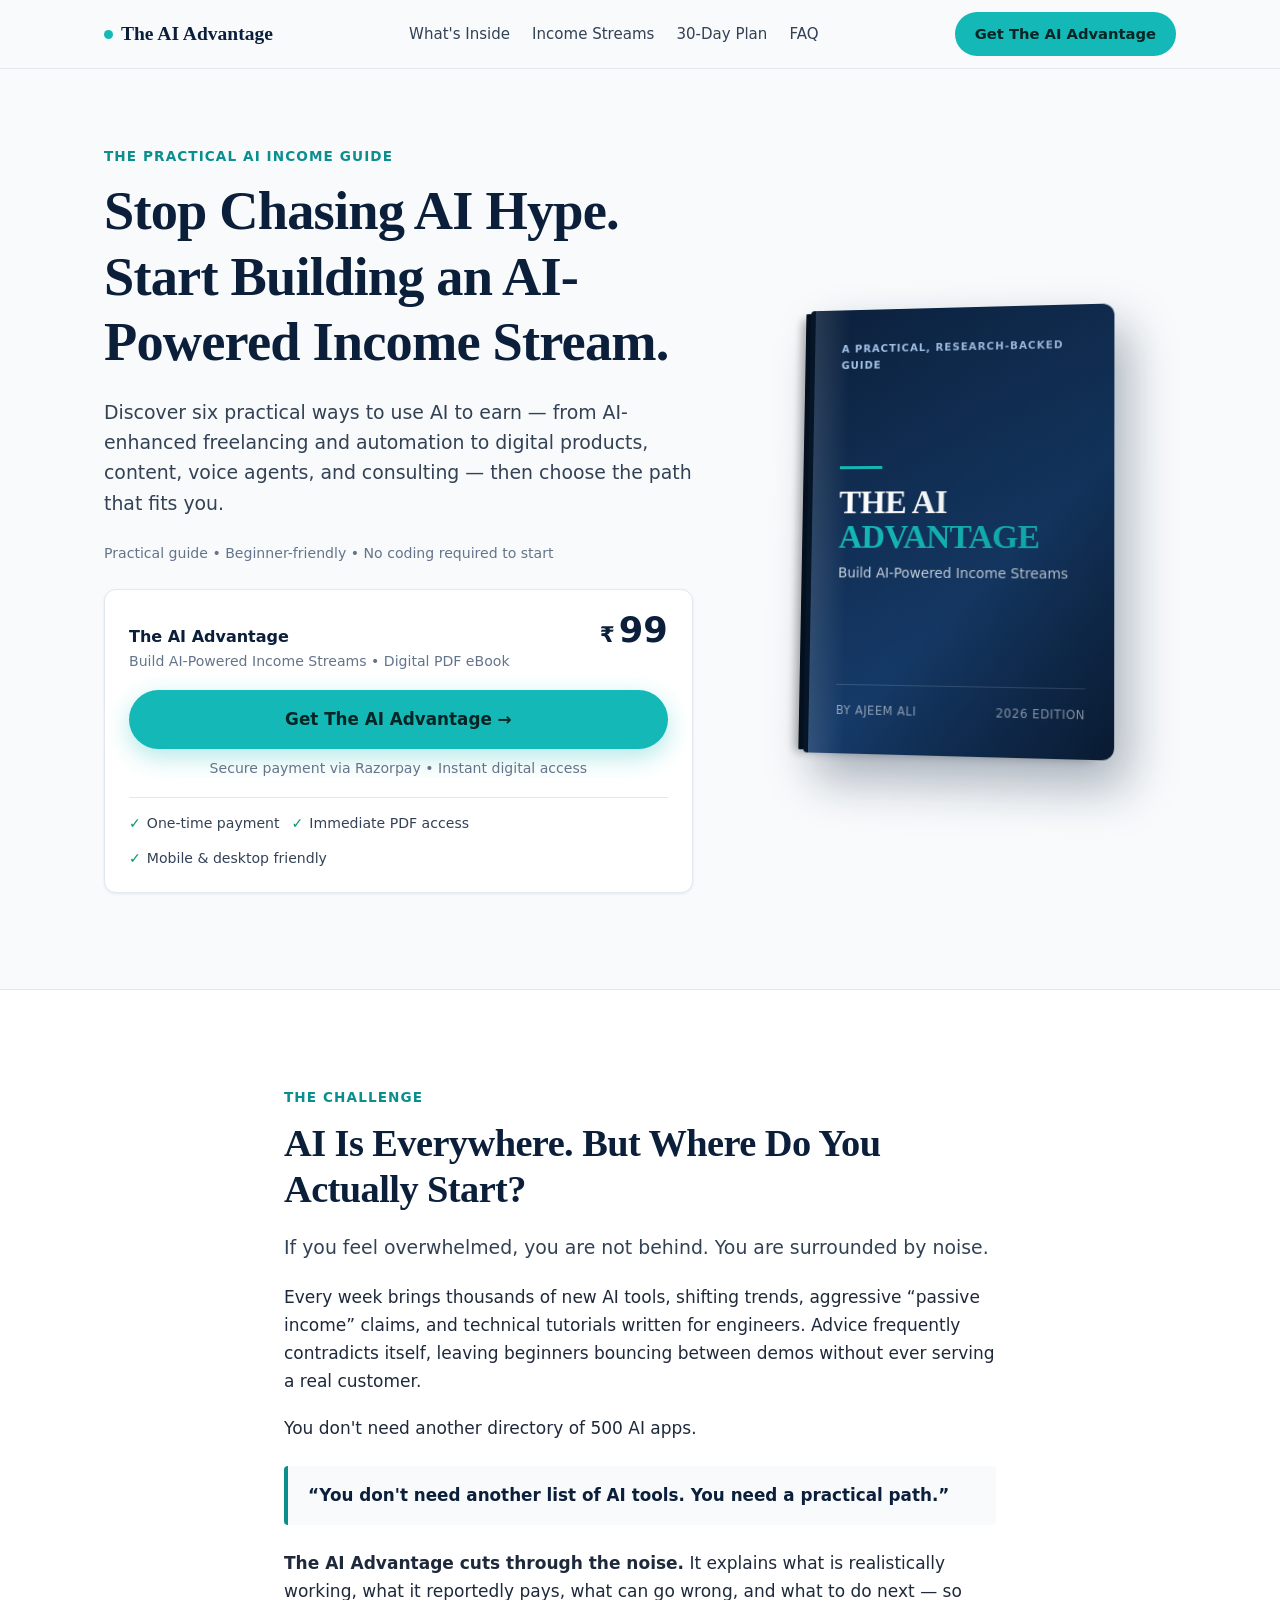
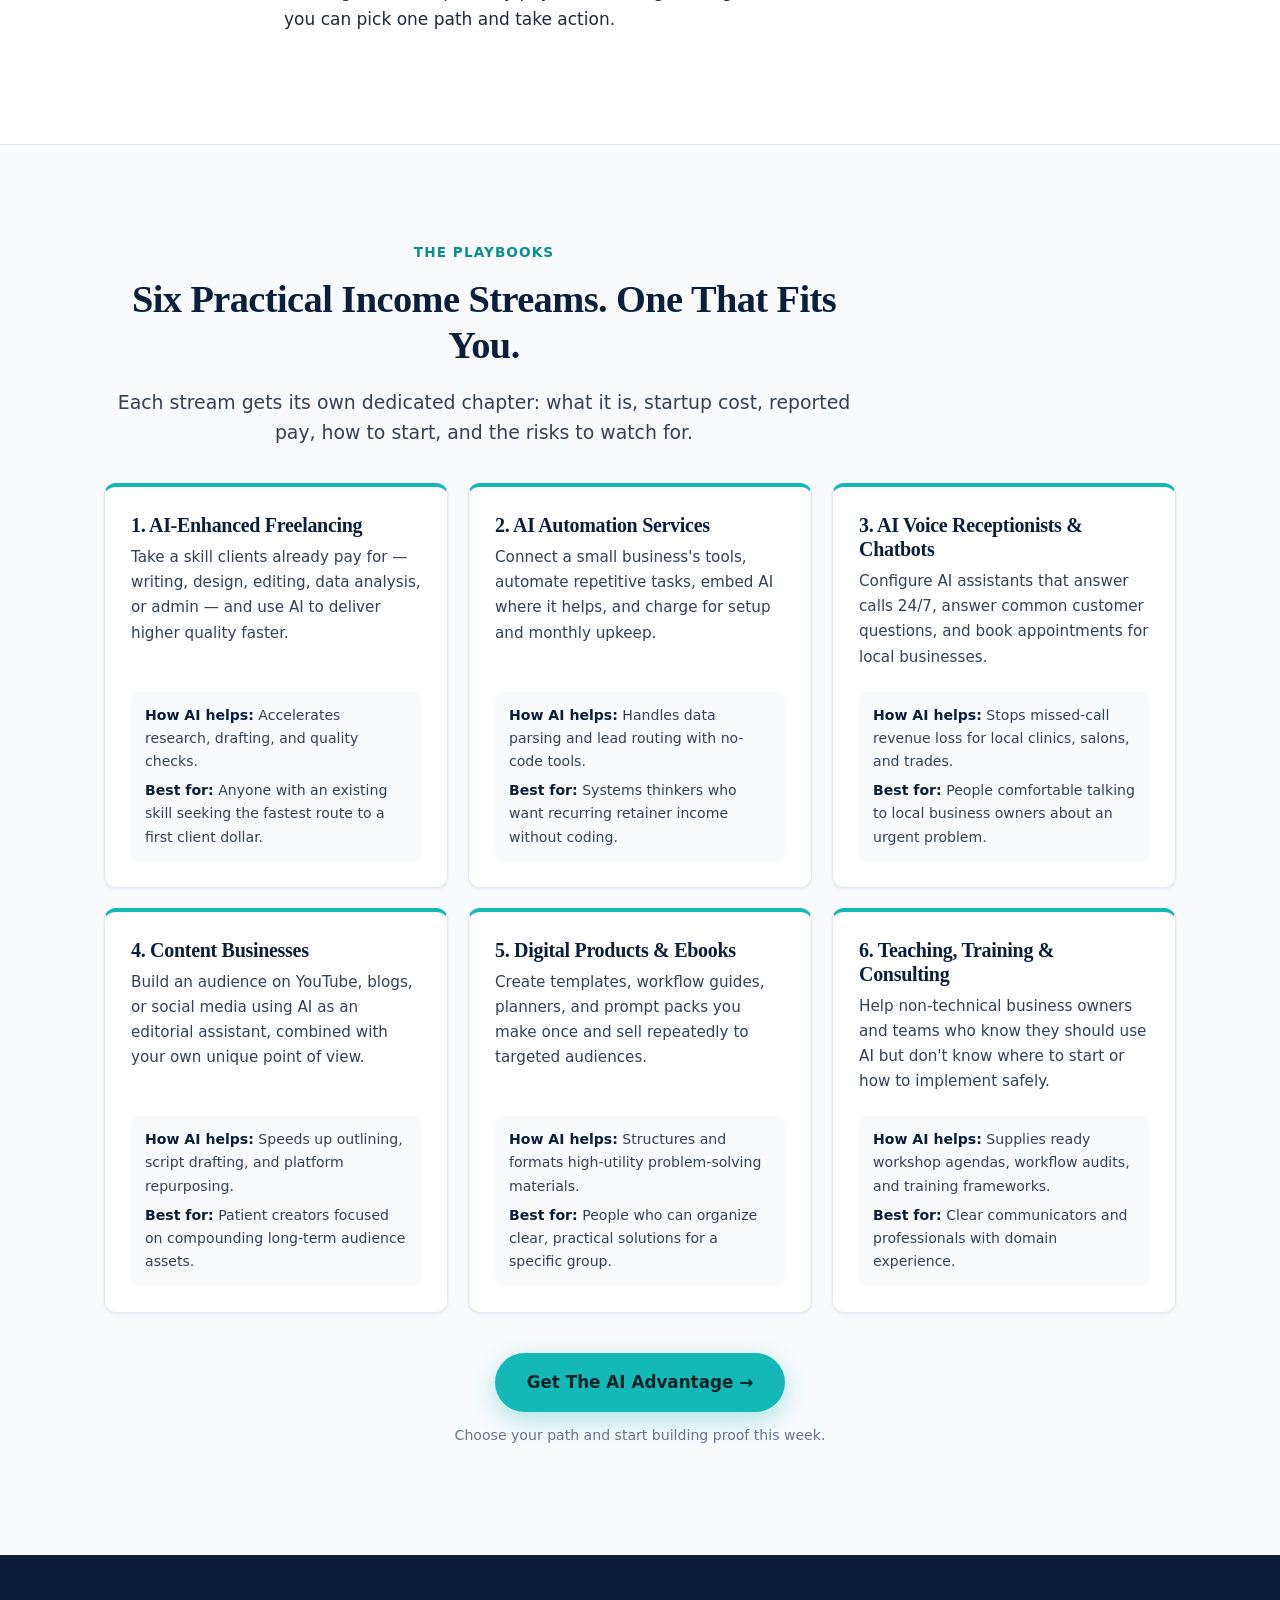
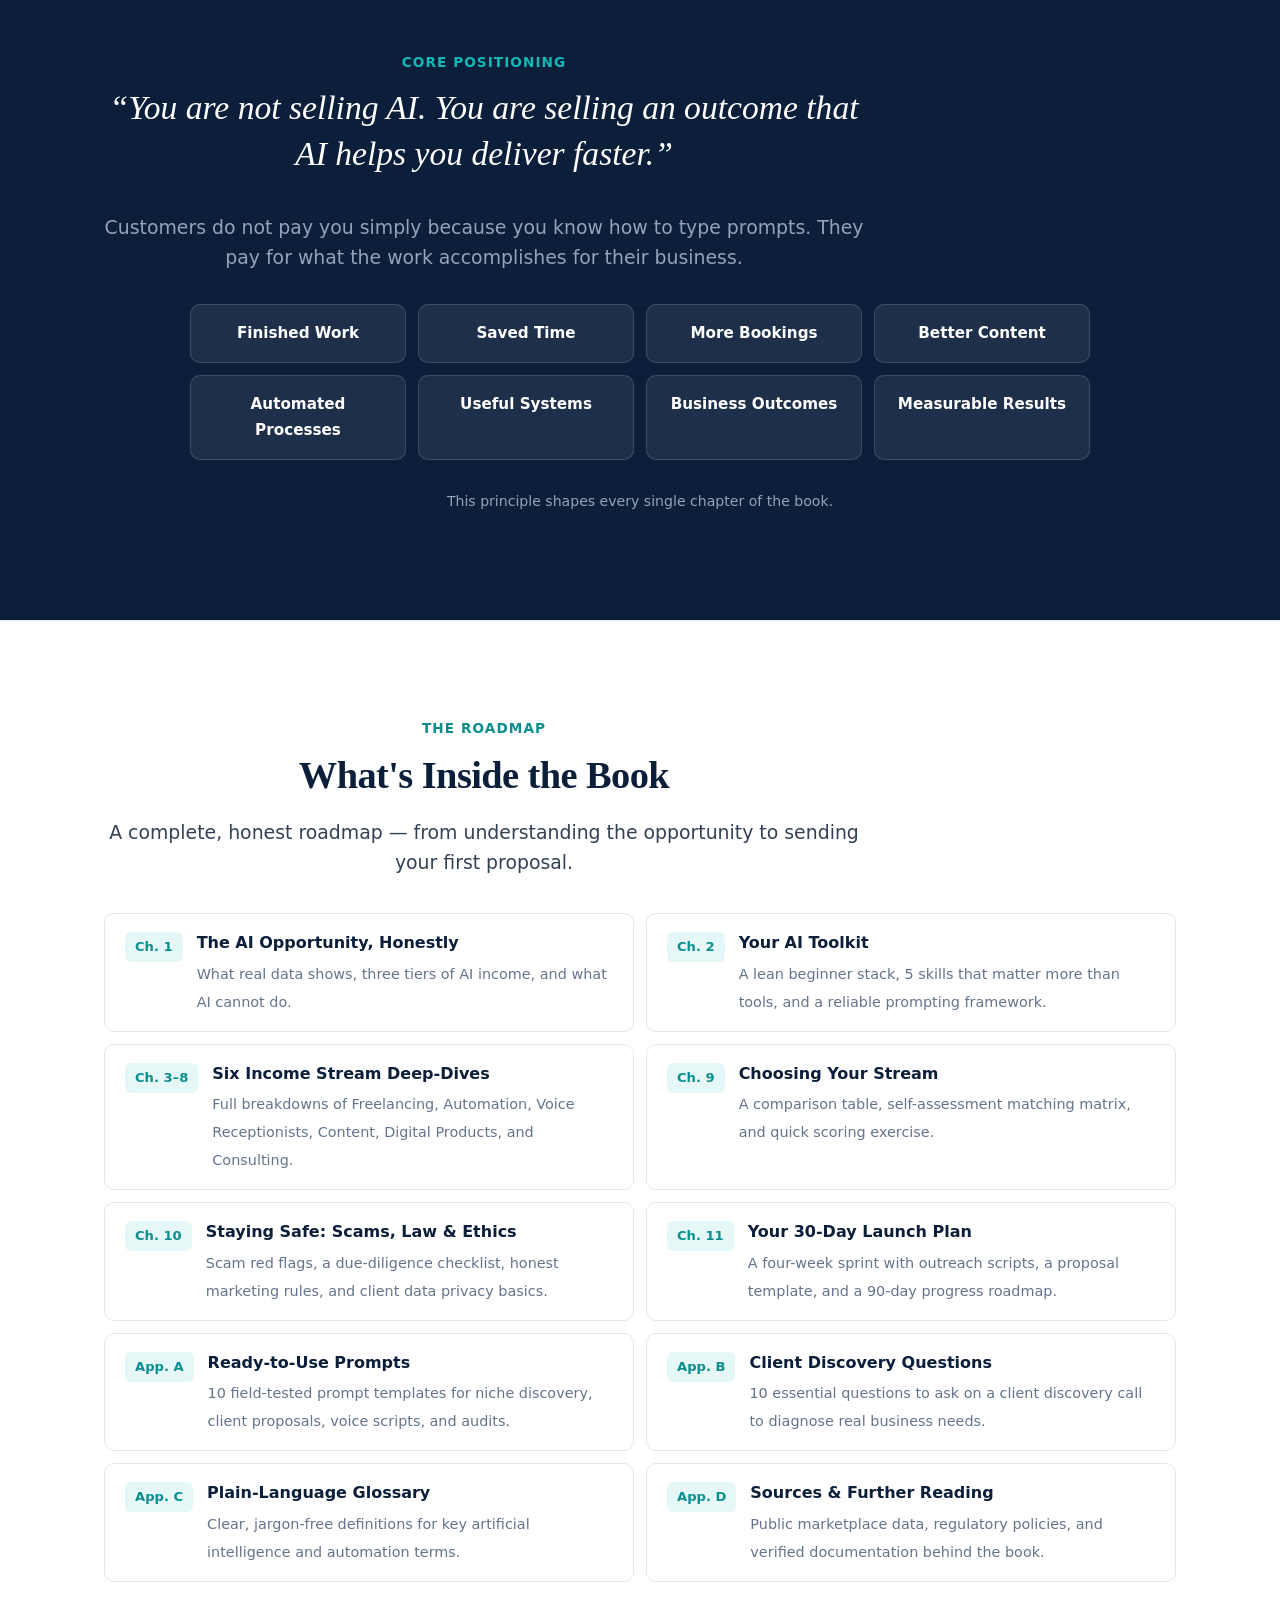
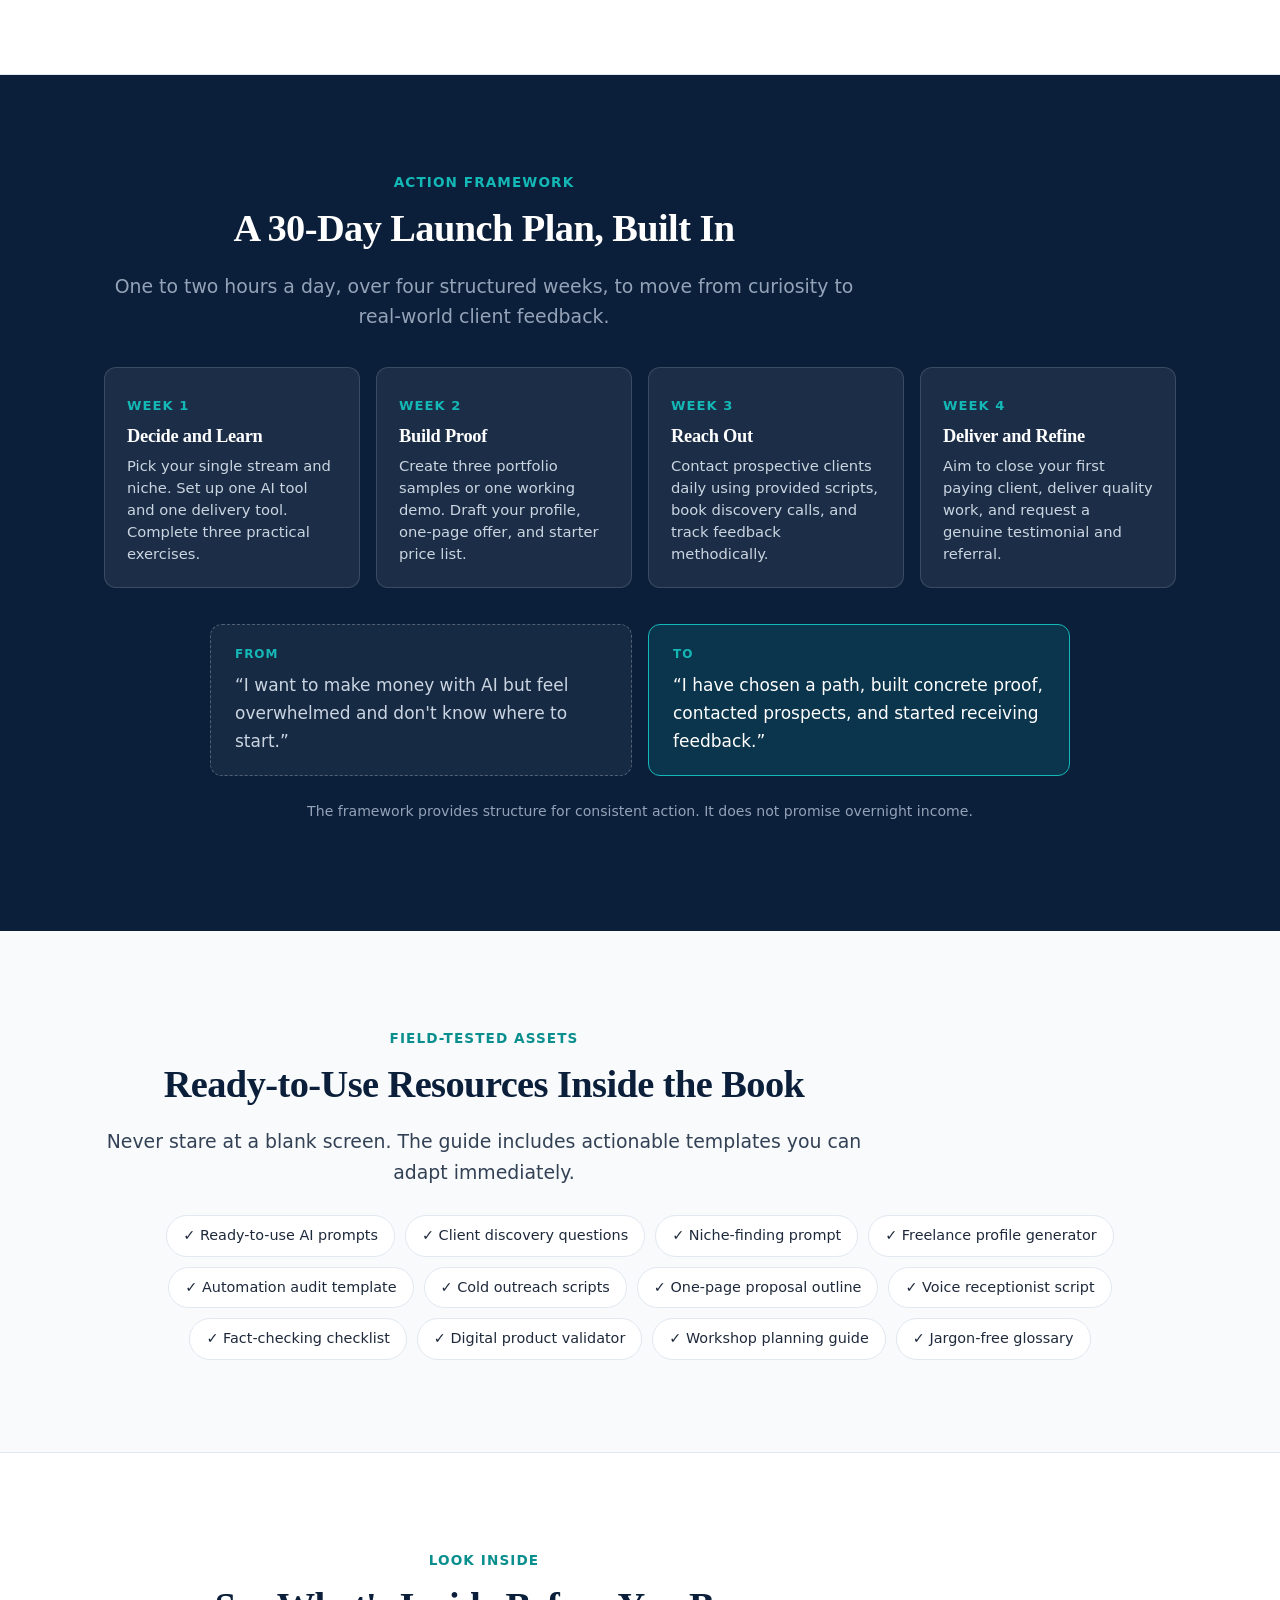
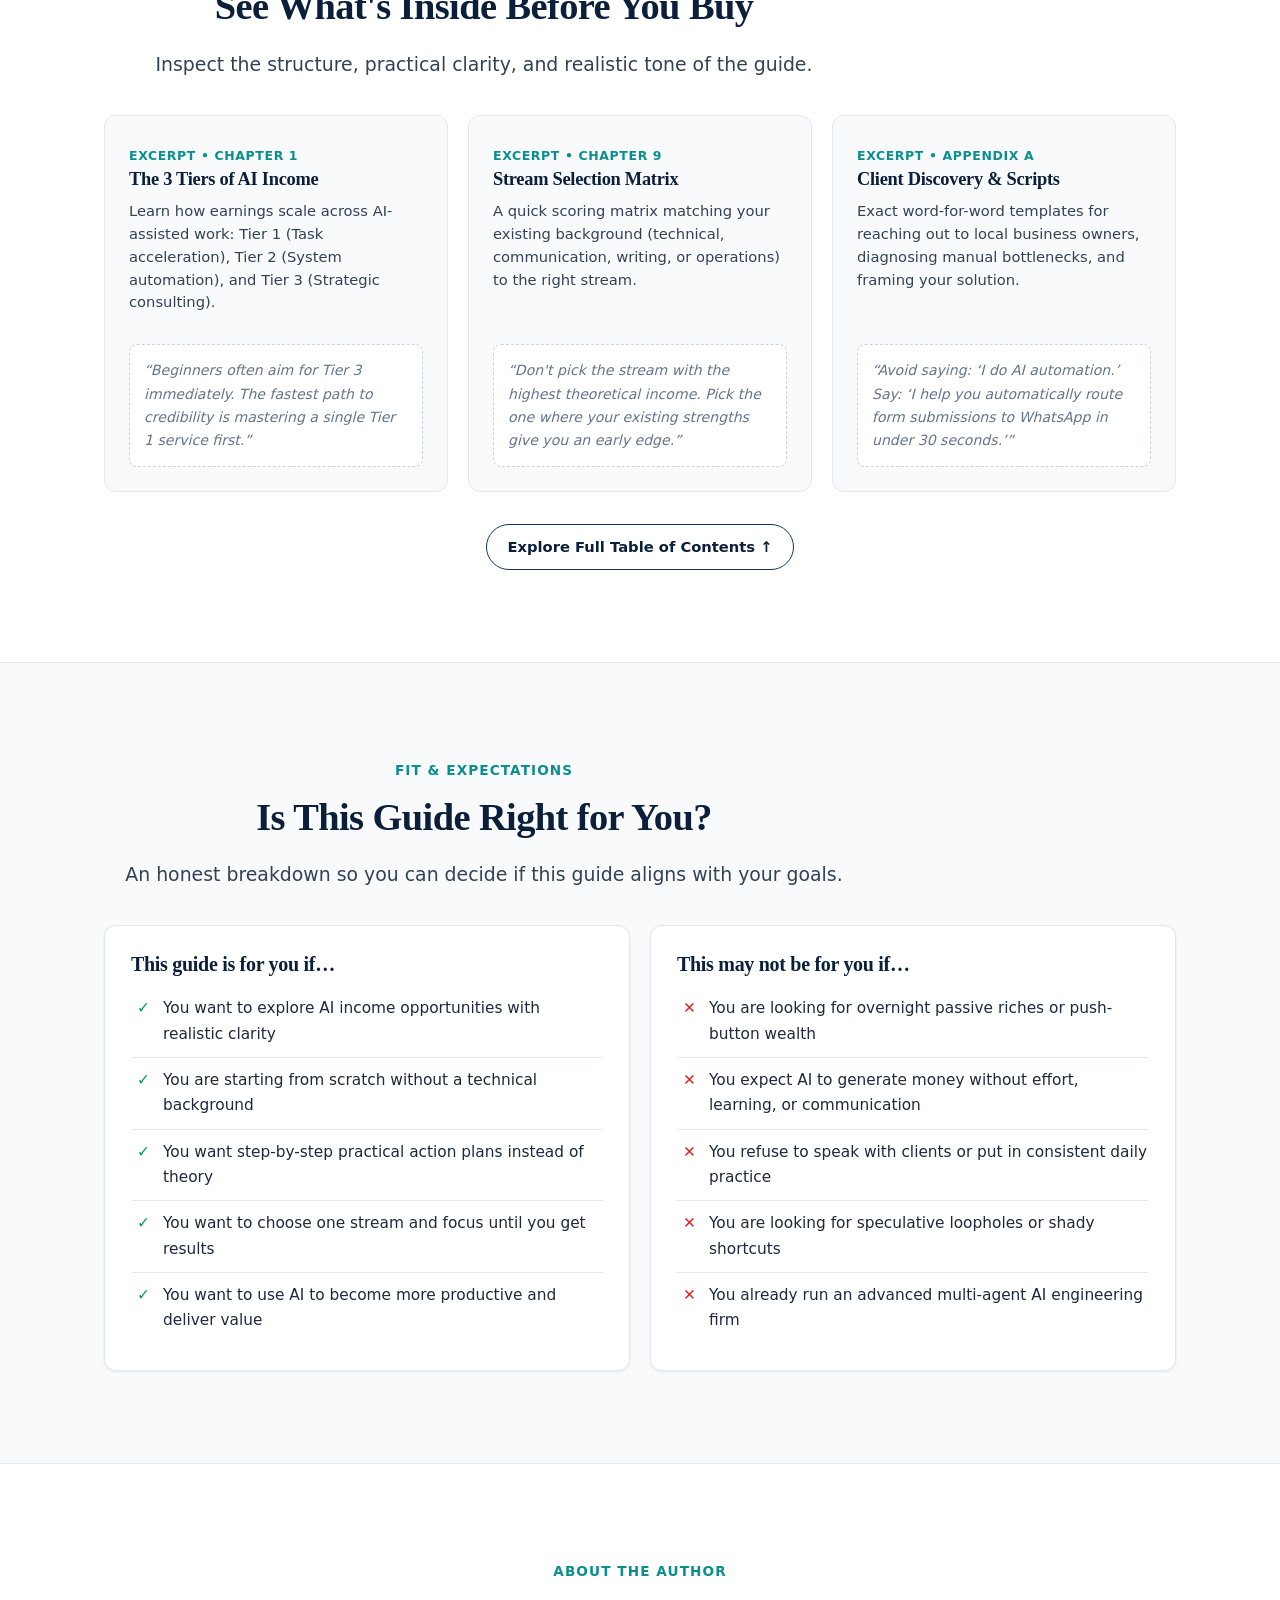
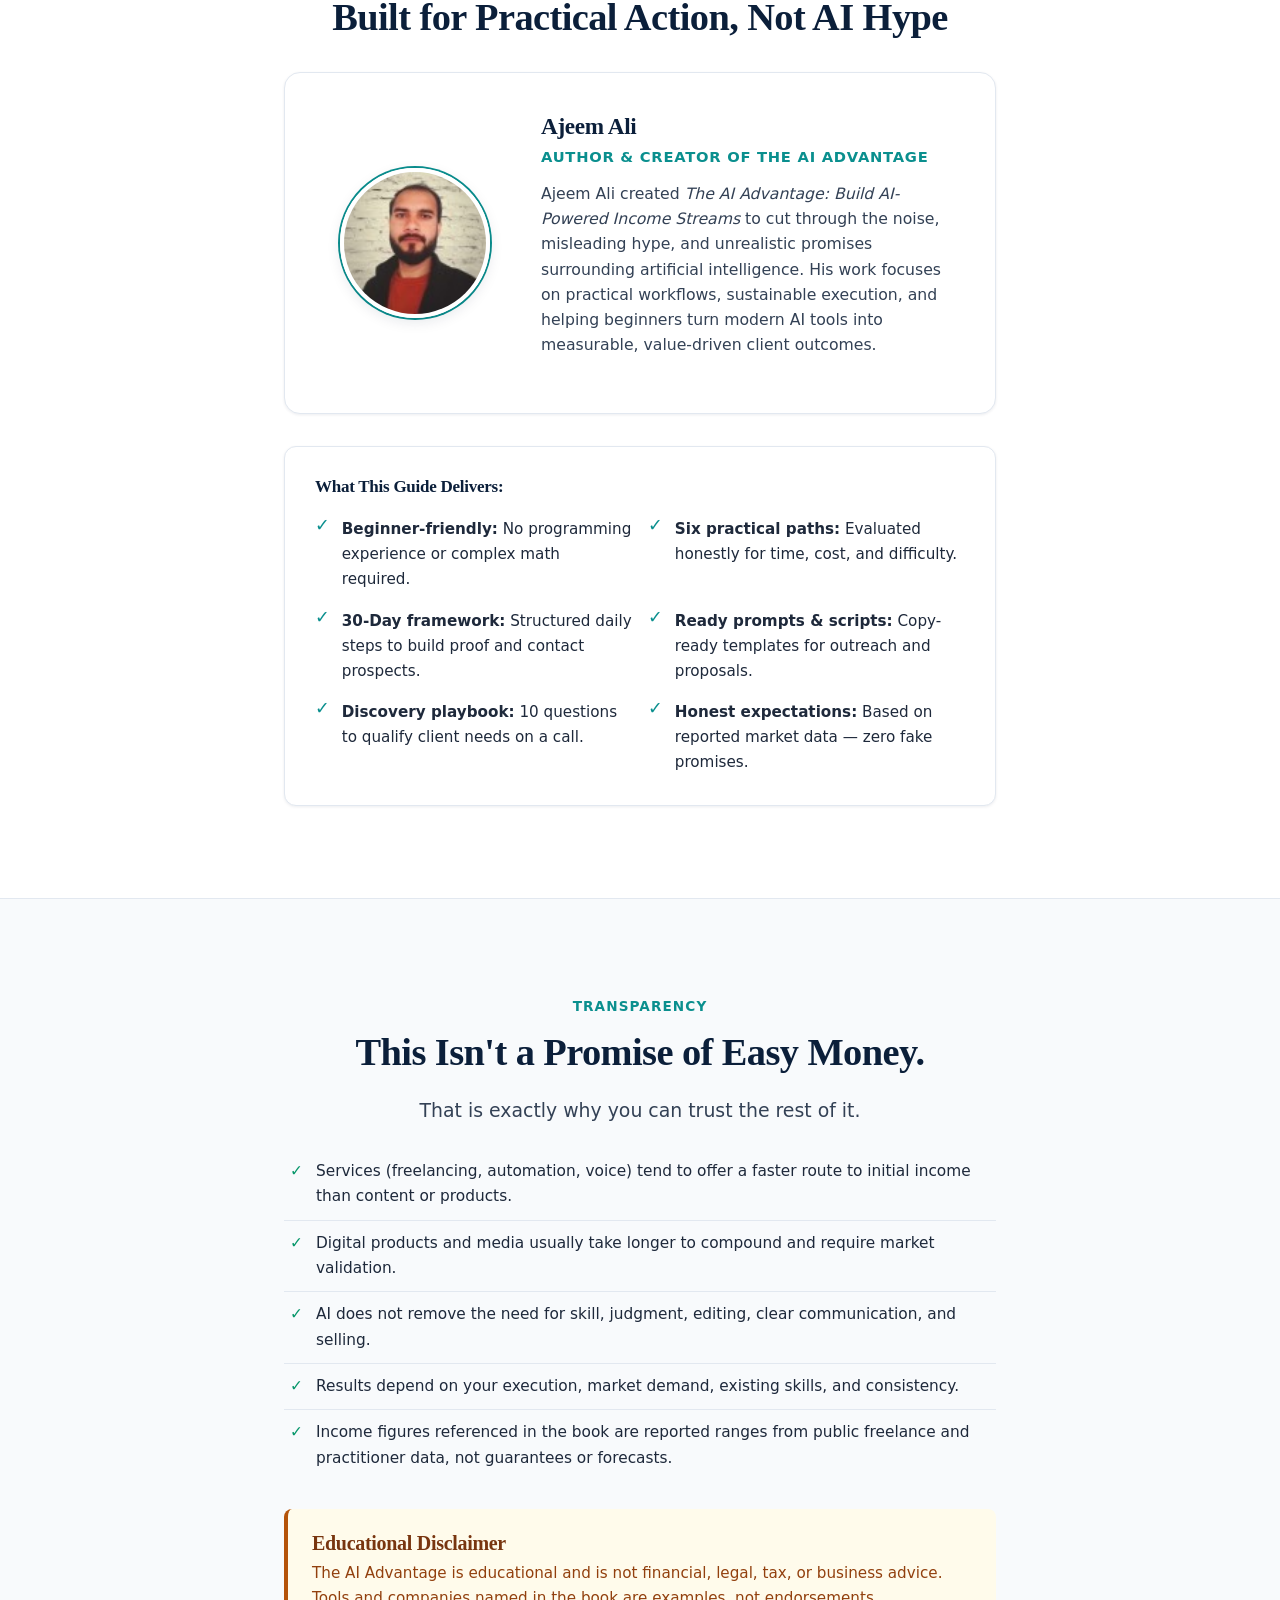
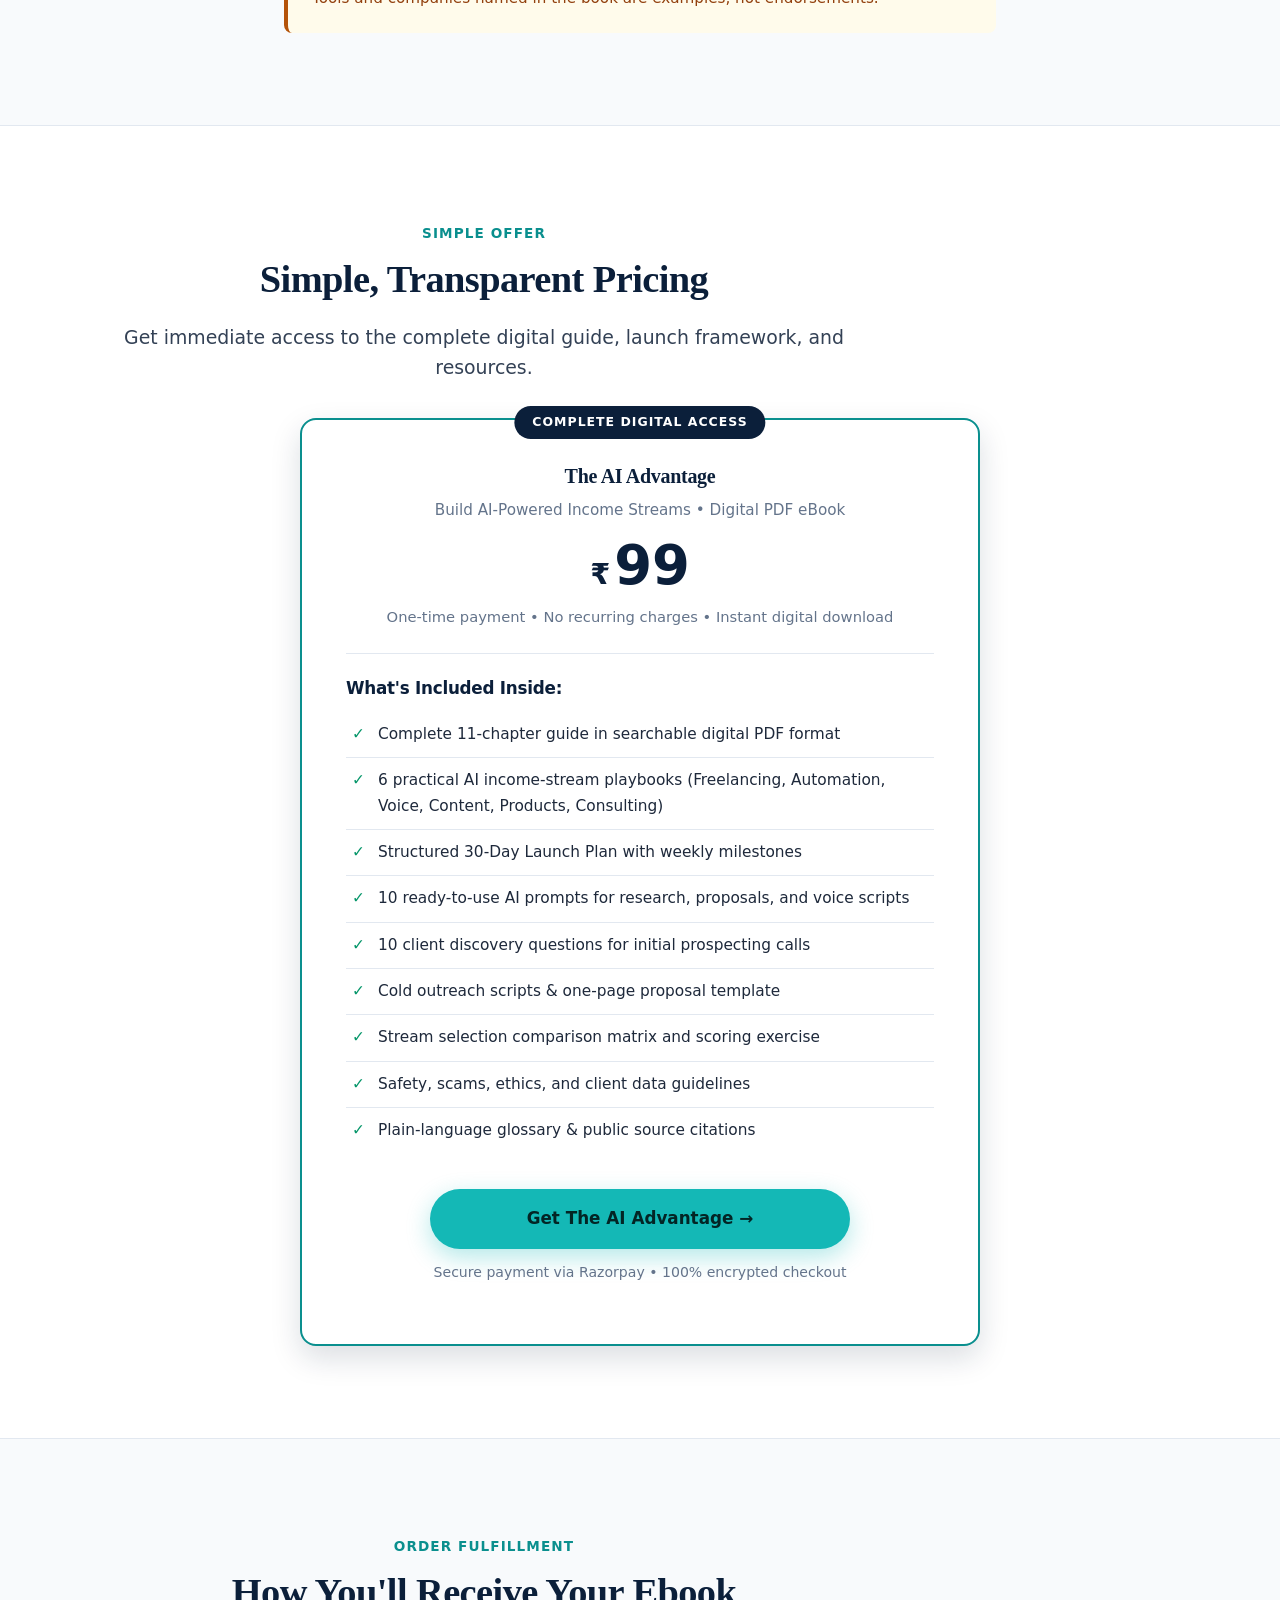
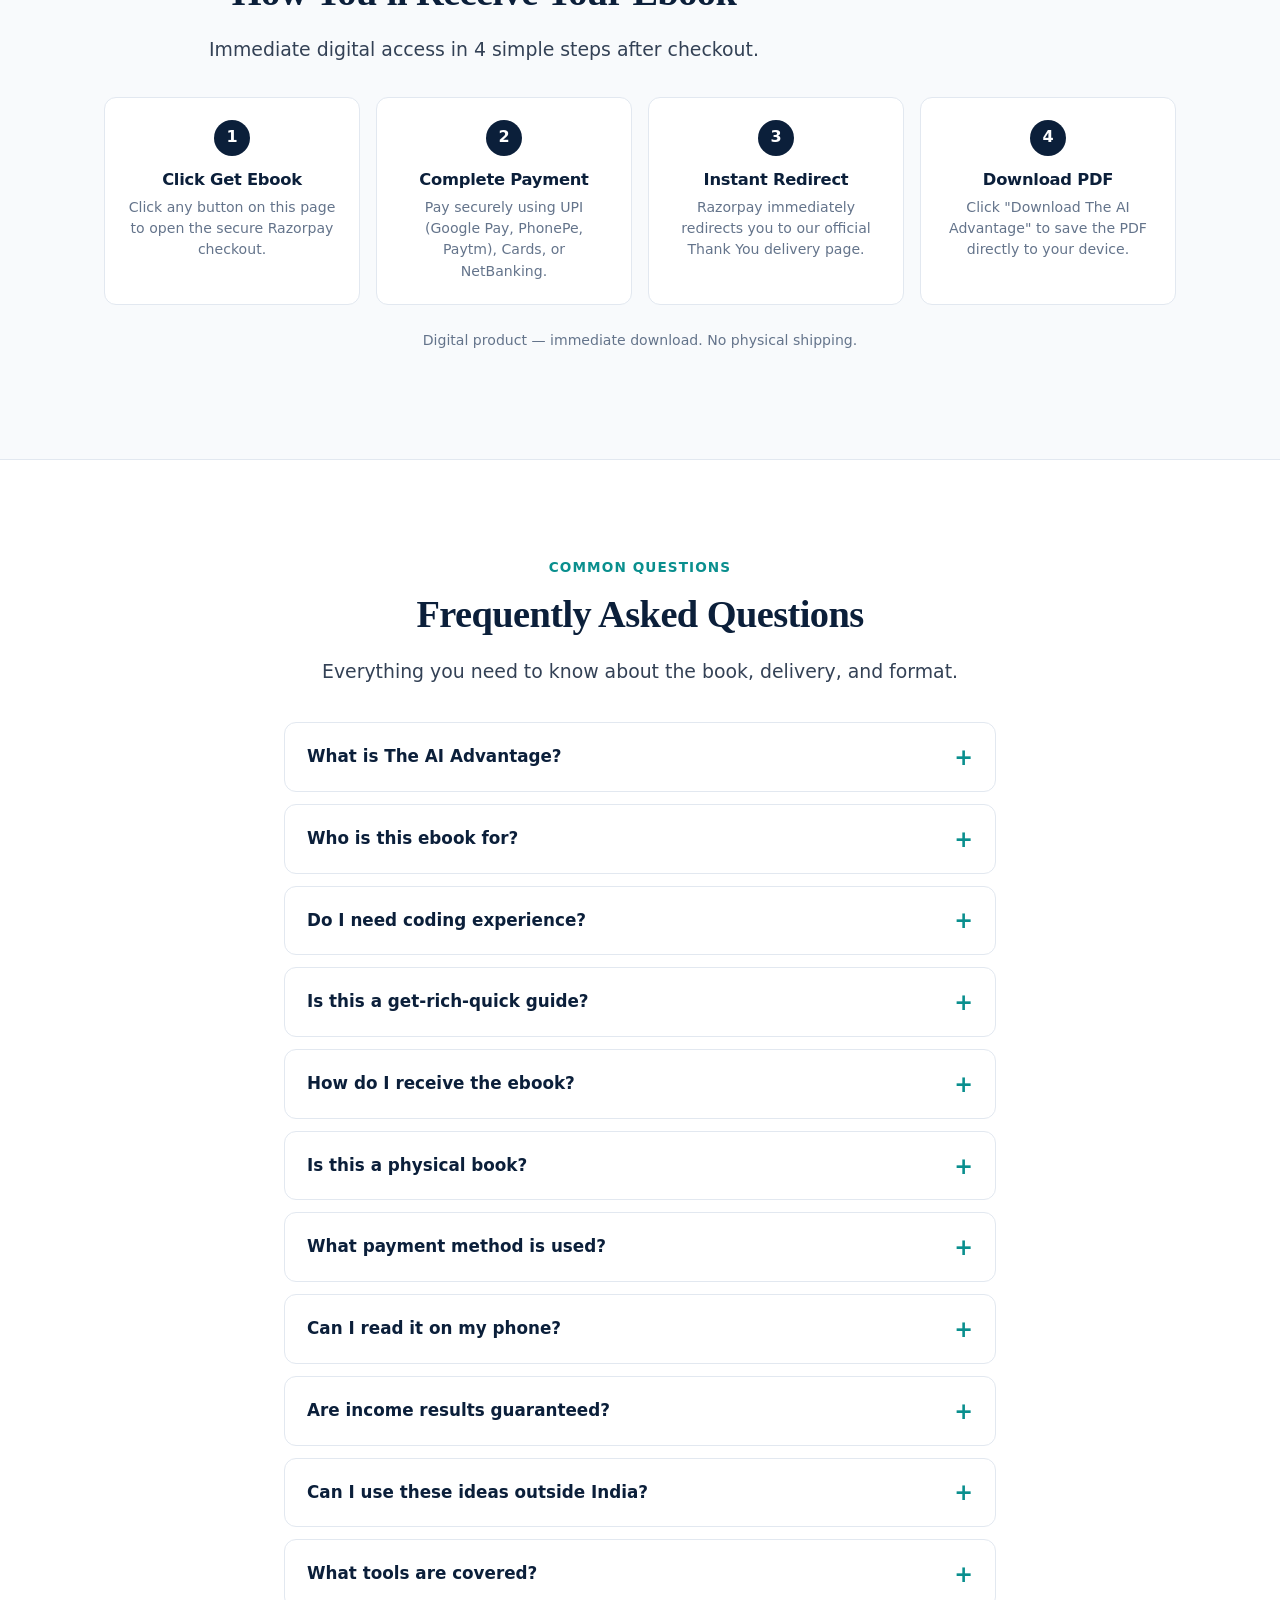
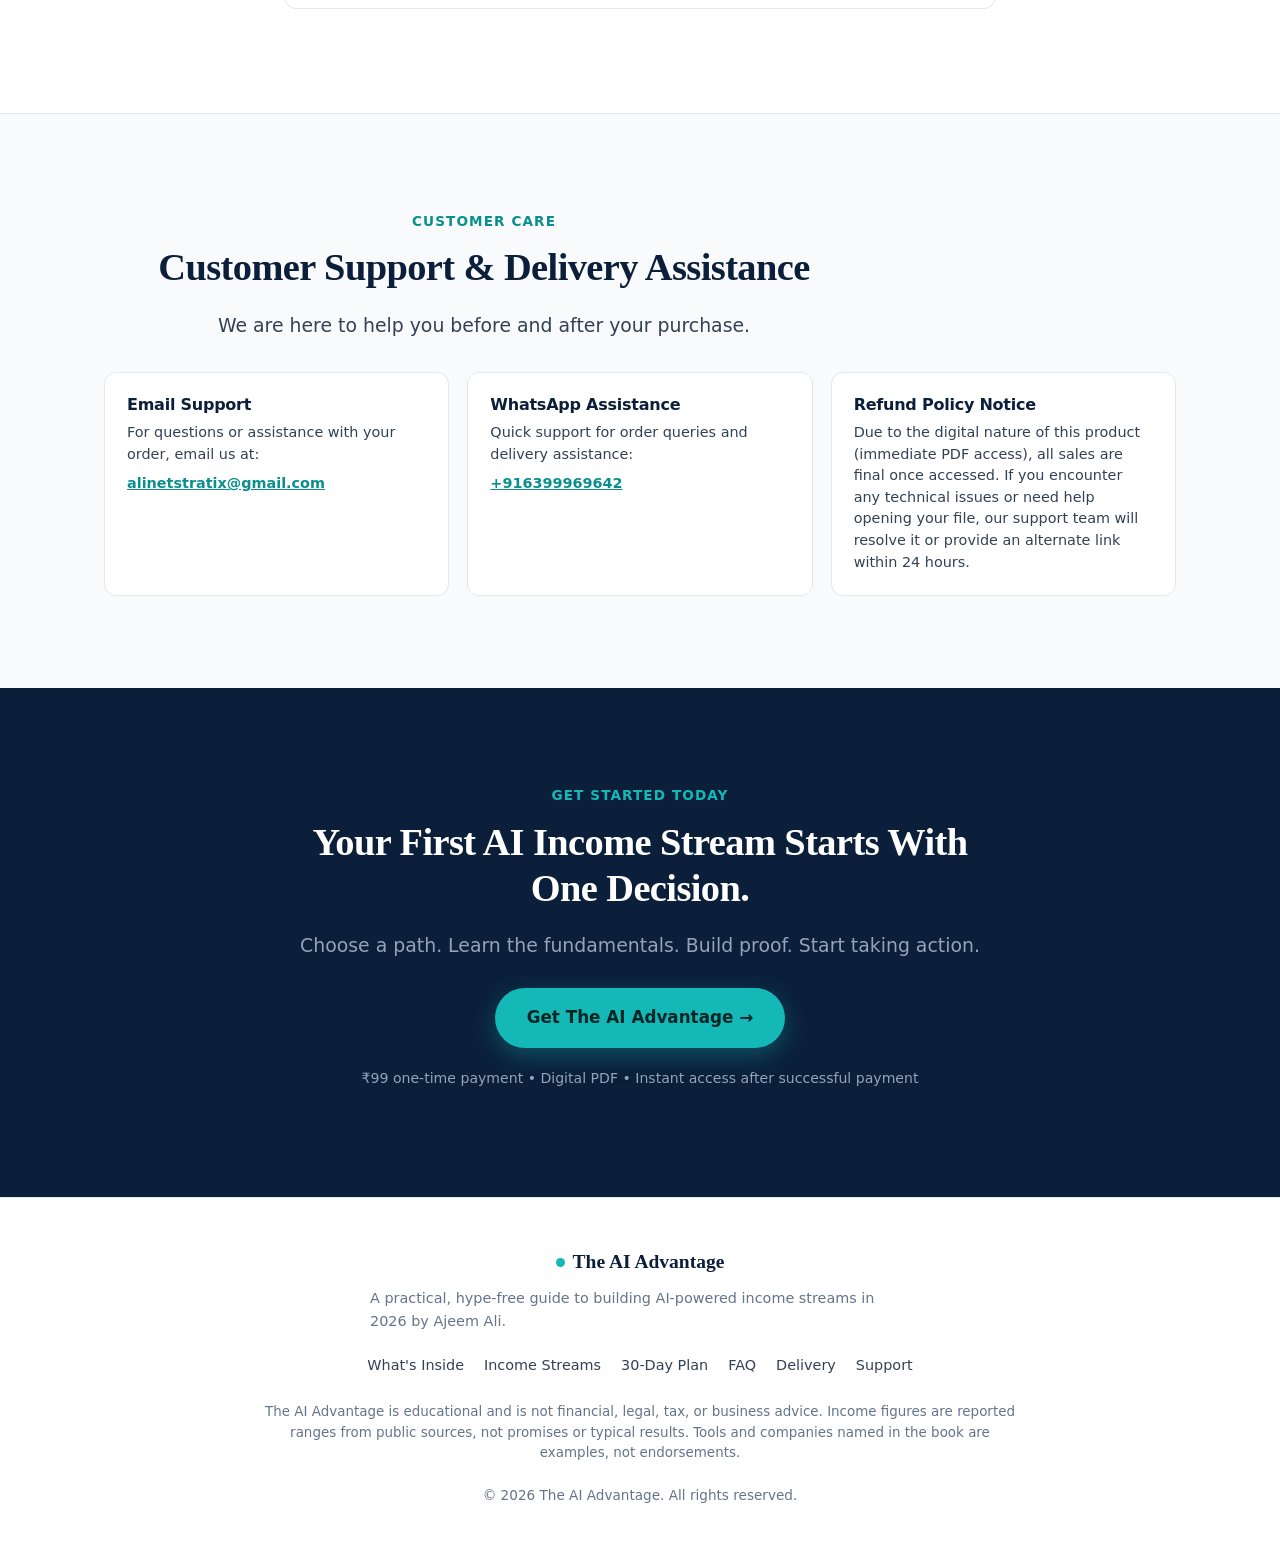
==== commit bde7ae9d: "Update site: conversion-focused design, Ajeem Ali author bio, central config, strictly two pages" ====
--- a/index.html
+++ b/index.html
@@ -1,192 +1,786 @@
 <!DOCTYPE html>
 <html lang="en">
 <head>
-<meta charset="utf-8">
-<meta name="viewport" content="width=device-width, initial-scale=1">
-<title>The AI Advantage — Build AI-Powered Income Streams</title>
-<meta name="description" content="A practical beginner-friendly guide to six AI-powered income streams, including freelancing, automation, voice agents, content, digital products, and consulting.">
-<meta property="og:type" content="website">
-<meta property="og:title" content="The AI Advantage — Build AI-Powered Income Streams">
-<meta property="og:description" content="Six practical ways to use AI to earn, how to choose yours, and a 30-day launch plan. No hype, no guaranteed income.">
-<link rel="stylesheet" href="styles.css">
+  <meta charset="utf-8">
+  <meta name="viewport" content="width=device-width, initial-scale=1">
+  <title>The AI Advantage — Build AI-Powered Income Streams</title>
+  <meta name="description" content="A practical beginner-friendly guide to 6 AI-powered income streams, with a 30-day launch plan, ready-to-use AI prompts, and actionable strategies.">
+  <link rel="canonical" href="https://poweredincomeai.netlify.app/">
+
+  <!-- Open Graph / Facebook -->
+  <meta property="og:type" content="website">
+  <meta property="og:url" content="https://poweredincomeai.netlify.app/">
+  <meta property="og:title" content="The AI Advantage — Build AI-Powered Income Streams">
+  <meta property="og:description" content="Six practical ways to use AI to earn, how to choose yours, and a 30-day launch plan. No hype, no guaranteed income.">
+  <meta property="og:image" content="https://poweredincomeai.netlify.app/og-image.jpg">
+
+  <!-- Twitter / X -->
+  <meta name="twitter:card" content="summary_large_image">
+  <meta name="twitter:url" content="https://poweredincomeai.netlify.app/">
+  <meta name="twitter:title" content="The AI Advantage — Build AI-Powered Income Streams">
+  <meta name="twitter:description" content="Six practical ways to use AI to earn, how to choose yours, and a 30-day launch plan. No hype, no guaranteed income.">
+  <meta name="twitter:image" content="https://poweredincomeai.netlify.app/og-image.jpg">
+
+  <!-- Favicon -->
+  <link rel="icon" href="data:image/svg+xml,<svg xmlns=%22http://www.w3.org/2000/svg%22 viewBox=%220 0 100 100%22><text y=%22.9em%22 font-size=%2290%22>📘</text></svg>">
+
+  <link rel="stylesheet" href="styles.css">
 </head>
 <body data-page="sales">
 
-<header class="top"><div class="wrap">
-  <a class="brand" href="#top">The AI Advantage</a>
-  <a class="btn sm" data-cta href="https://rzp.io/rzp/LMzUfKlq">Get the eBook</a>
-</div></header>
-
-<main id="top">
-
-<!-- HERO -->
-<section class="hero"><div class="wrap">
-  <div>
-    <p class="eyebrow">THE PRACTICAL AI INCOME GUIDE</p>
-    <h1>Stop Chasing AI Hype. Start Building an AI-Powered Income Stream.</h1>
-    <p class="lead">Discover six practical ways to use AI to earn — from AI-enhanced freelancing and automation to digital products, content, voice agents, and consulting — then choose the path that fits you.</p>
-    <p><a class="btn" data-cta href="https://rzp.io/rzp/LMzUfKlq">Get The AI Advantage</a></p>
-    <p class="note">Practical guide • Beginner-friendly • No coding required to start</p>
-  </div>
-  <div role="img" aria-label="Cover of the ebook The AI Advantage: Build AI-Powered Income Streams">
-    <div class="book" aria-hidden="true">
-      <svg viewBox="0 0 300 300" fill="none" stroke="#1E4A7C"><path d="M200 20L260 90L170 120L120 50ZM260 90L290 190L170 120ZM120 50L60 130L170 120ZM170 120L210 230L290 190"/><g stroke="none"><circle cx="200" cy="20" r="4" fill="#2C6AA8"/><circle cx="260" cy="90" r="5" fill="#14B8B6"/><circle cx="170" cy="120" r="4" fill="#2C6AA8"/><circle cx="120" cy="50" r="3" fill="#2C6AA8"/><circle cx="60" cy="130" r="4" fill="#14B8B6"/><circle cx="290" cy="190" r="4" fill="#2C6AA8"/><circle cx="210" cy="230" r="3" fill="#2C6AA8"/></g></svg>
-      <small>A PRACTICAL, RESEARCH-BACKED GUIDE</small>
-      <b>THE AI<span>ADVANTAGE</span></b>
-      <i>Build AI-Powered Income Streams</i>
+  <!-- 1. HEADER -->
+  <header class="top">
+    <div class="wrap">
+      <a class="brand" href="#top">
+        <span class="brand-dot"></span>
+        The AI Advantage
+      </a>
+      <nav class="nav-links" id="navMenu" aria-label="Main navigation">
+        <a href="#inside">What's Inside</a>
+        <a href="#streams">Income Streams</a>
+        <a href="#plan">30-Day Plan</a>
+        <a href="#faq">FAQ</a>
+      </nav>
+      <div class="header-right">
+        <a class="btn sm" data-cta href="https://rzp.io/rzp/LMzUfKlq">Get The AI Advantage</a>
+        <button class="nav-toggle" id="navToggle" aria-label="Toggle navigation menu" aria-expanded="false">
+          <span></span>
+          <span></span>
+          <span></span>
+        </button>
+      </div>
     </div>
-  </div>
-</div></section>
-
-<!-- PROBLEM -->
-<section class="alt"><div class="wrap narrow">
-  <h2>AI Is Everywhere. But Where Do You Actually Start?</h2>
-  <p class="lead">If you feel overwhelmed, you are not behind. You are surrounded by noise.</p>
-  <p>Thousands of AI tools. Trends that change every month. People promising passive income. “AI agency” hype. Random side-hustle lists. Technical tutorials written for engineers. Advice that contradicts itself.</p>
-  <p>The result is that most beginners bounce between tools and ideas without ever choosing a direction, and never send the first message to a first customer.</p>
-  <p><strong>This book cuts through the noise.</strong> It explains what is actually working, what it reportedly pays, what can go wrong, and what to do next, so you can pick one path and begin.</p>
-</div></section>
-
-<!-- SIX STREAMS -->
-<section id="streams"><div class="wrap">
-  <div class="center"><h2>Six Practical Income Streams. One That Fits You.</h2>
-  <p class="lead">Each stream gets its own chapter: what it is, startup cost, reported pay, how to start, and the risks to watch for.</p></div>
-  <div class="grid g3" style="margin-top:36px">
-    <article class="card stream"><h3>AI-Enhanced Freelancing</h3><p>Take a skill clients already pay for and use AI to deliver it faster and better.</p><p class="tag"><b>Best for:</b> anyone with a marketable skill, such as writing, design, editing, admin, translation, or analysis.</p><p class="tag"><b>Why choose it:</b> the book presents it as the fastest route to a first dollar, with low startup cost.</p></article>
-    <article class="card stream"><h3>AI Automation Services</h3><p>Connect a small business’s tools, add AI where it helps, and charge for the build and the upkeep.</p><p class="tag"><b>Best for:</b> systems thinkers who enjoy solving puzzles. No coding required to begin.</p><p class="tag"><b>Why choose it:</b> retainers can create recurring income.</p></article>
-    <article class="card stream"><h3>AI Voice Receptionists &amp; Chatbots</h3><p>Set up AI that answers calls or chats, handles common questions, and books appointments for local businesses.</p><p class="tag"><b>Best for:</b> people comfortable talking to local business owners, with light technical setup.</p><p class="tag"><b>Why choose it:</b> a missed call is a clear, easy-to-explain problem.</p></article>
-    <article class="card stream"><h3>Content Businesses</h3><p>YouTube, blogs, and social media, built with AI as an assistant and with your own point of view.</p><p class="tag"><b>Best for:</b> patient creators with a topic they know or care about.</p><p class="tag"><b>Why choose it:</b> it can build an asset. The book is candid that it is slow and platform-dependent, and shows the safe way to use AI.</p></article>
-    <article class="card stream"><h3>Digital Products &amp; Ebooks</h3><p>Templates, guides, planners, and prompt packs you make once and sell repeatedly.</p><p class="tag"><b>Best for:</b> people who can teach, organize, or design something useful for a specific audience.</p><p class="tag"><b>Why choose it:</b> low cost to make. Quality is what separates sellers in a crowded market.</p></article>
-    <article class="card stream"><h3>Teaching, Training &amp; Consulting</h3><p>Help owners and teams who know they should use AI but don’t know where to start.</p><p class="tag"><b>Best for:</b> experienced professionals and clear communicators.</p><p class="tag"><b>Why choose it:</b> businesses want help, and the book shows how to build credibility step by step.</p></article>
-  </div>
-  <p class="center" style="margin-top:34px"><a class="btn" data-cta href="https://rzp.io/rzp/LMzUfKlq">Get The AI Advantage</a></p>
-</div></section>
-
-<!-- DIFFERENTIATOR -->
-<section class="dark"><div class="wrap">
-  <p class="pull">“You are not selling AI. You are selling an outcome that AI helps you deliver faster.”</p>
-  <div class="narrow" style="margin:auto;text-align:center">
-    <p class="lead">Customers don’t pay someone simply because they know how to use AI. They pay for what the work does for them.</p>
-  </div>
-  <div class="pay"><div>Finished work</div><div>Saved time</div><div>More bookings</div><div>Better content</div><div>Automated processes</div><div>Useful systems</div><div>Business outcomes</div><div>A result they can see</div></div>
-  <p class="center" style="margin-top:30px">That one idea shapes every chapter, and it is what lets you build skill, proof, and trust.</p>
-</div></section>
-
-<!-- INSIDE -->
-<section class="alt" id="inside"><div class="wrap">
-  <div class="center"><h2>What’s Inside the Book</h2><p class="lead">A complete practical roadmap, from understanding the opportunity to sending your first message.</p></div>
-  <div class="inside">
-    <div class="row"><em>Chapter 1</em><div><b>The AI Opportunity, Honestly</b><span>What the data says, three tiers of AI income, and what AI does not do.</span></div></div>
-    <div class="row"><em>Chapter 2</em><div><b>Your AI Toolkit</b><span>A simple beginner stack, five skills that matter more than any tool, and a prompting framework.</span></div></div>
-    <div class="row"><em>Chapters 3–8</em><div><b>Six AI Income Streams</b><span>Freelancing, automation, voice and chat, content, digital products, teaching and consulting.</span></div></div>
-    <div class="row"><em>Chapter 9</em><div><b>Choosing Your Stream</b><span>A comparison table, a matching guide, and a scoring exercise.</span></div></div>
-    <div class="row"><em>Chapter 10</em><div><b>Staying Safe: Scams, Law &amp; Ethics</b><span>Scam patterns, a due-diligence checklist, honest marketing, and client data basics.</span></div></div>
-    <div class="row"><em>Chapter 11</em><div><b>Your 30-Day Launch Plan</b><span>A four-week sprint, scripts, a proposal outline, and a 90-day roadmap.</span></div></div>
-    <div class="row"><em>Appendix A</em><div><b>Ready-to-Use Prompts</b><span>Ten prompts for common tasks.</span></div></div>
-    <div class="row"><em>Appendix B</em><div><b>Client Discovery Questions</b><span>Ten questions for a first call.</span></div></div>
-    <div class="row"><em>Appendix C</em><div><b>Glossary</b><span>Plain-language definitions.</span></div></div>
-    <div class="row"><em>Appendix D</em><div><b>Sources &amp; Further Reading</b><span>The public sources behind the book.</span></div></div>
-  </div>
-</div></section>
-
-<!-- 30-DAY PLAN -->
-<section class="dark" id="plan"><div class="wrap">
-  <div class="center"><h2>A 30-Day Launch Plan, Built In</h2><p class="lead">One to two hours a day, over four weeks, to move from curiosity to real-world feedback.</p></div>
-  <div class="weeks">
-    <div class="week"><small>WEEK 1</small><h3>Decide and Learn</h3><p>Pick your stream and niche. Set up one AI assistant and one delivery tool. Complete three practice exercises.</p></div>
-    <div class="week"><small>WEEK 2</small><h3>Build Proof</h3><p>Create three samples or one working demo. Draft your profile, one-page offer, and price list.</p></div>
-    <div class="week"><small>WEEK 3</small><h3>Reach Out</h3><p>Contact prospects every day, book conversations, and track what happens.</p></div>
-    <div class="week"><small>WEEK 4</small><h3>Deliver and Refine</h3><p>Aim to close a first client, deliver well, and ask for a review and a referral.</p></div>
-  </div>
-  <div class="shift">
-    <div class="from"><small>From</small><br>“I want to make money with AI but don’t know where to begin.”</div>
-    <div class="to"><small>To</small><br>“I have chosen a path, created proof, contacted prospects, and started getting real-world feedback.”</div>
-  </div>
-  <p class="note center" style="margin-top:22px">The plan gives you a structure to act on. It does not promise income in 30 days.</p>
-</div></section>
-
-<!-- RESOURCES -->
-<section><div class="wrap">
-  <div class="center"><h2>Ready-to-Use Resources Inside the Book</h2><p class="lead">So you are never staring at a blank screen.</p></div>
-  <div class="chips" style="justify-content:center">
-    <span>Niche-finding prompt</span><span>Freelance profile prompt</span><span>Automation audit prompt</span><span>Cold outreach prompts</span><span>Proposal prompt</span><span>AI voice agent prompt</span><span>Content outline prompt</span><span>Fact-checking prompt</span><span>Digital product validation prompt</span><span>Workshop planning prompt</span><span>Client discovery questions</span><span>Copy-and-paste outreach scripts</span><span>One-page proposal outline</span>
-  </div>
-</div></section>
-
-<!-- FOR / NOT FOR -->
-<section class="alt"><div class="wrap">
-  <h2 class="center">Is This Book Right for You?</h2>
-  <div class="grid g2" style="margin-top:30px">
-    <div class="card"><h3>This book is for you if…</h3><ul class="ok"><li>You want to explore AI income opportunities</li><li>You’re starting from scratch</li><li>You want practical steps</li><li>You don’t want complicated technical explanations</li><li>You want to choose one path and focus</li><li>You want to use AI to become more productive and valuable</li></ul></div>
-    <div class="card"><h3>This book is not for you if…</h3><ul class="no"><li>You’re looking for guaranteed income</li><li>You want overnight passive income</li><li>You expect AI to do everything for you</li><li>You don’t want to take action</li><li>You’re looking for a get-rich-quick scheme</li></ul></div>
-  </div>
-</div></section>
-
-<!-- VALUE STACK -->
-<section><div class="wrap center">
-  <h2>What You Get</h2>
-  <div class="stack" style="text-align:left">
-    <div class="core"><b>The AI Advantage</b>The complete eBook, in PDF</div>
-    <h3>Included inside:</h3>
-    <ul><li>Six AI income-stream playbooks</li><li>30-Day Launch Plan</li><li>Ready-to-use AI prompts</li><li>Client discovery questions</li><li>Outreach scripts</li><li>AI income-stream selection framework</li><li>Scam and risk awareness guidance</li></ul>
-    <p style="text-align:center;margin:0"><a class="btn" data-cta href="https://rzp.io/rzp/LMzUfKlq">Get The AI Advantage</a></p>
-  </div>
-</div></section>
-
-<!-- TRUST -->
-<section class="alt"><div class="wrap narrow">
-  <h2>Built on Public Sources, Not Hype</h2>
-  <p>The book draws on publicly available research and policies, and says where a source has a commercial interest. Sources include:</p>
-  <div class="chips"><span>Upwork reports</span><span>U.S. Federal Trade Commission</span><span>Amazon KDP policies</span><span>YouTube policies</span><span>Etsy policies</span><span>AI tool and vendor pricing pages</span></div>
-  <p style="margin-top:22px">Income figures in the book are <strong>reported ranges from public sources</strong>, not promises or typical results. The full source list is in Appendix D.</p>
-</div></section>
-
-<!-- EXPECTATIONS -->
-<section><div class="wrap narrow">
-  <h2>This Isn’t a Promise of Easy Money.</h2>
-  <p class="lead">That is exactly why you can trust the rest of it.</p>
-  <ul class="ok">
-    <li>Services can offer a faster route to a first income.</li>
-    <li>Digital products and content usually take longer.</li>
-    <li>AI doesn’t remove the need for skill, judgment, editing, communication, and selling.</li>
-    <li>Results depend on execution, market demand, skills, and consistency.</li>
-    <li>Income figures are reported ranges, not promises.</li>
-  </ul>
-  <div class="honest"><h3>What the book offers instead</h3><p style="margin:0">A clear way to choose one path, a structure to follow, and honest warnings about the traps that cost beginners the most time and money.</p></div>
-</div></section>
-
-<!-- FAQ -->
-<section class="alt" id="faq"><div class="wrap narrow">
-  <h2 class="center">Frequently Asked Questions</h2>
-  <div style="margin-top:28px">
-  <details><summary>Is this book suitable for complete beginners?</summary><p>Yes. It is written for people starting from scratch and explains terms in plain language. A glossary is included.</p></details>
-  <details><summary>Do I need coding experience?</summary><p>No. The book says you do not need to be a programmer. Automation, for example, uses no-code tools, and the book says no coding is required to begin.</p></details>
-  <details><summary>Do I need expensive AI tools?</summary><p>The book describes a beginner stack with a starting cost for most paths of roughly $0 to about $50 a month, and a free AI assistant tier is enough to start. It also advises being skeptical of anyone who asks for hundreds of dollars in tools or a course before you have a customer. Prices change, so check current pricing.</p></details>
-  <details><summary>Will this book guarantee that I make money?</summary><p>No. Nothing in the book guarantees income. It gives you information, a framework, and a plan. Results depend on your effort, skills, and market demand.</p></details>
-  <details><summary>Which AI income stream should I choose?</summary><p>Chapter 9 helps you decide with a comparison table, a guide that matches streams to your strengths, and a quick scoring exercise. The book recommends choosing one stream to start.</p></details>
-  <details><summary>How quickly can I start?</summary><p>Each stream chapter ends with a first-week plan, and Chapter 11 gives a 30-day launch plan. How soon you earn depends on the stream and your effort. The book notes that services tend to pay sooner, while content and digital products take longer.</p></details>
-  <details><summary>Does the book include ready-to-use prompts?</summary><p>Yes. Appendix A has ten prompts, including niche finding, freelance profiles, automation audits, outreach messages, proposals, voice agent scripts, fact-checking, product validation, and workshop plans.</p></details>
-  <details><summary>Does the book explain how to find clients?</summary><p>Yes. It covers building a niche, creating samples, writing proposals, and reaching out to prospects. It includes copy-and-paste scripts, a proposal outline, and client discovery questions.</p></details>
-  <details><summary>Is this about passive income?</summary><p>Not mainly. The book explains that “passive” income is usually built actively first, and that services tend to pay faster than products or content.</p></details>
-  <details><summary>Are the income figures guaranteed?</summary><p>No. They are reported ranges from public sources such as freelance platforms and practitioner guides, and many come from sellers with a commercial interest. The book treats them as ceilings you may grow toward, not forecasts.</p></details>
-  <details><summary>Does the book cover scams and legal issues?</summary><p>Yes. Chapter 10 covers scam patterns, due-diligence questions, honest marketing, client data, and taxes at a general level. It is educational, not legal or financial advice.</p></details>
-  </div>
-</div></section>
-
-<!-- FINAL CTA -->
-<section class="dark"><div class="wrap center narrow">
-  <h2>Your First AI Income Stream Starts With One Decision.</h2>
-  <p class="lead">You don’t need to master every AI tool. Pick one path, build one useful skill, and take the first step.</p>
-  <p><a class="btn" data-cta href="https://rzp.io/rzp/LMzUfKlq">Get The AI Advantage</a></p>
-  <p class="note">You’ll complete payment securely on our payment provider’s page.</p>
-</div></section>
-</main>
-
-<footer><div class="wrap">
-  <p>The AI Advantage is educational and is not financial, legal, tax, or business advice. Income figures are reported ranges from public sources, not promises or typical results.</p>
-  <p>Tools and companies named in the book are examples, not endorsements.</p>
-</div></footer>
-
-<script src="config.js"></script>
+  </header>
+
+  <main id="top">
+
+    <!-- 2. HERO -->
+    <section class="hero">
+      <div class="wrap">
+        <div class="hero-grid">
+          <div class="hero-content">
+            <span class="eyebrow">THE PRACTICAL AI INCOME GUIDE</span>
+            <h1>Stop Chasing AI Hype.<br>Start Building an AI-Powered Income Stream.</h1>
+            <p class="lead">Discover six practical ways to use AI to earn — from AI-enhanced freelancing and automation to digital products, content, voice agents, and consulting — then choose the path that fits you.</p>
+            <p class="note" style="margin-top:0">Practical guide • Beginner-friendly • No coding required to start</p>
+
+            <!-- Prominent Hero Price Card -->
+            <div class="hero-price-card">
+              <div class="price-meta">
+                <div>
+                  <div class="price-title">The AI Advantage</div>
+                  <div style="font-size:0.88rem;color:var(--mute)">Build AI-Powered Income Streams • Digital PDF eBook</div>
+                </div>
+                <div class="price-tag">
+                  <span class="price-symbol">₹</span>
+                  <span class="price-amount" data-price>99</span>
+                </div>
+              </div>
+              <div>
+                <a class="btn" data-cta href="https://rzp.io/rzp/LMzUfKlq" style="width:100%">Get The AI Advantage →</a>
+                <p class="note center" style="margin:8px 0 0">Secure payment via Razorpay • Instant digital access</p>
+              </div>
+              <div class="price-features">
+                <span>One-time payment</span>
+                <span>Immediate PDF access</span>
+                <span>Mobile &amp; desktop friendly</span>
+              </div>
+            </div>
+          </div>
+
+          <!-- Prominent Ebook Cover Mockup -->
+          <div class="book-wrapper" aria-label="Cover of The AI Advantage eBook">
+            <div class="book" aria-hidden="true">
+              <div class="book-badge">A PRACTICAL, RESEARCH-BACKED GUIDE</div>
+              <div>
+                <div class="book-spine-accent"></div>
+                <div class="book-title">
+                  THE AI<span>ADVANTAGE</span>
+                </div>
+                <div class="book-subtitle">
+                  Build AI-Powered Income Streams
+                </div>
+              </div>
+              <div class="book-footer">
+                <span>BY AJEEM ALI</span>
+                <span>2026 EDITION</span>
+              </div>
+            </div>
+          </div>
+        </div>
+      </div>
+    </section>
+
+    <!-- 3. PROBLEM -->
+    <section class="alt" id="problem">
+      <div class="wrap narrow">
+        <span class="eyebrow">THE CHALLENGE</span>
+        <h2>AI Is Everywhere. But Where Do You Actually Start?</h2>
+        <p class="lead">If you feel overwhelmed, you are not behind. You are surrounded by noise.</p>
+        <p>Every week brings thousands of new AI tools, shifting trends, aggressive “passive income” claims, and technical tutorials written for engineers. Advice frequently contradicts itself, leaving beginners bouncing between demos without ever serving a real customer.</p>
+        <p>You don't need another directory of 500 AI apps.</p>
+        <div style="padding:16px 20px;background:var(--paper);border-left:4px solid var(--teal);border-radius:4px;margin:24px 0">
+          <p style="margin:0;font-weight:700;color:var(--navy);font-size:1.05rem">
+            “You don't need another list of AI tools. You need a practical path.”
+          </p>
+        </div>
+        <p><strong>The AI Advantage cuts through the noise.</strong> It explains what is realistically working, what it reportedly pays, what can go wrong, and what to do next — so you can pick one path and take action.</p>
+      </div>
+    </section>
+
+    <!-- 4. SIX INCOME STREAMS -->
+    <section id="streams">
+      <div class="wrap">
+        <div class="center narrow">
+          <span class="eyebrow">THE PLAYBOOKS</span>
+          <h2>Six Practical Income Streams. One That Fits You.</h2>
+          <p class="lead">Each stream gets its own dedicated chapter: what it is, startup cost, reported pay, how to start, and the risks to watch for.</p>
+        </div>
+
+        <div class="grid g3" style="margin-top:36px">
+          <!-- Stream 1 -->
+          <article class="card stream-card">
+            <div>
+              <h3>1. AI-Enhanced Freelancing</h3>
+              <p>Take a skill clients already pay for — writing, design, editing, data analysis, or admin — and use AI to deliver higher quality faster.</p>
+            </div>
+            <div class="stream-meta">
+              <p><b>How AI helps:</b> Accelerates research, drafting, and quality checks.</p>
+              <p><b>Best for:</b> Anyone with an existing skill seeking the fastest route to a first client dollar.</p>
+            </div>
+          </article>
+
+          <!-- Stream 2 -->
+          <article class="card stream-card">
+            <div>
+              <h3>2. AI Automation Services</h3>
+              <p>Connect a small business's tools, automate repetitive tasks, embed AI where it helps, and charge for setup and monthly upkeep.</p>
+            </div>
+            <div class="stream-meta">
+              <p><b>How AI helps:</b> Handles data parsing and lead routing with no-code tools.</p>
+              <p><b>Best for:</b> Systems thinkers who want recurring retainer income without coding.</p>
+            </div>
+          </article>
+
+          <!-- Stream 3 -->
+          <article class="card stream-card">
+            <div>
+              <h3>3. AI Voice Receptionists &amp; Chatbots</h3>
+              <p>Configure AI assistants that answer calls 24/7, answer common customer questions, and book appointments for local businesses.</p>
+            </div>
+            <div class="stream-meta">
+              <p><b>How AI helps:</b> Stops missed-call revenue loss for local clinics, salons, and trades.</p>
+              <p><b>Best for:</b> People comfortable talking to local business owners about an urgent problem.</p>
+            </div>
+          </article>
+
+          <!-- Stream 4 -->
+          <article class="card stream-card">
+            <div>
+              <h3>4. Content Businesses</h3>
+              <p>Build an audience on YouTube, blogs, or social media using AI as an editorial assistant, combined with your own unique point of view.</p>
+            </div>
+            <div class="stream-meta">
+              <p><b>How AI helps:</b> Speeds up outlining, script drafting, and platform repurposing.</p>
+              <p><b>Best for:</b> Patient creators focused on compounding long-term audience assets.</p>
+            </div>
+          </article>
+
+          <!-- Stream 5 -->
+          <article class="card stream-card">
+            <div>
+              <h3>5. Digital Products &amp; Ebooks</h3>
+              <p>Create templates, workflow guides, planners, and prompt packs you make once and sell repeatedly to targeted audiences.</p>
+            </div>
+            <div class="stream-meta">
+              <p><b>How AI helps:</b> Structures and formats high-utility problem-solving materials.</p>
+              <p><b>Best for:</b> People who can organize clear, practical solutions for a specific group.</p>
+            </div>
+          </article>
+
+          <!-- Stream 6 -->
+          <article class="card stream-card">
+            <div>
+              <h3>6. Teaching, Training &amp; Consulting</h3>
+              <p>Help non-technical business owners and teams who know they should use AI but don't know where to start or how to implement safely.</p>
+            </div>
+            <div class="stream-meta">
+              <p><b>How AI helps:</b> Supplies ready workshop agendas, workflow audits, and training frameworks.</p>
+              <p><b>Best for:</b> Clear communicators and professionals with domain experience.</p>
+            </div>
+          </article>
+        </div>
+
+        <div class="center" style="margin-top:40px">
+          <a class="btn" data-cta href="https://rzp.io/rzp/LMzUfKlq">Get The AI Advantage →</a>
+          <p class="note">Choose your path and start building proof this week.</p>
+        </div>
+      </div>
+    </section>
+
+    <!-- 5. WHY THIS GUIDE -->
+    <section class="dark" id="why">
+      <div class="wrap">
+        <div class="center narrow">
+          <span class="eyebrow" style="color:var(--teal-bright)">CORE POSITIONING</span>
+          <p class="pull-quote">“You are not selling AI. You are selling an outcome that AI helps you deliver faster.”</p>
+          <p class="lead">Customers do not pay you simply because you know how to type prompts. They pay for what the work accomplishes for their business.</p>
+        </div>
+
+        <div class="outcome-grid">
+          <div class="outcome-item">Finished Work</div>
+          <div class="outcome-item">Saved Time</div>
+          <div class="outcome-item">More Bookings</div>
+          <div class="outcome-item">Better Content</div>
+          <div class="outcome-item">Automated Processes</div>
+          <div class="outcome-item">Useful Systems</div>
+          <div class="outcome-item">Business Outcomes</div>
+          <div class="outcome-item">Measurable Results</div>
+        </div>
+
+        <p class="center note" style="margin-top:30px">This principle shapes every single chapter of the book.</p>
+      </div>
+    </section>
+
+    <!-- 6. WHAT'S INSIDE -->
+    <section class="alt" id="inside">
+      <div class="wrap">
+        <div class="center narrow">
+          <span class="eyebrow">THE ROADMAP</span>
+          <h2>What's Inside the Book</h2>
+          <p class="lead">A complete, honest roadmap — from understanding the opportunity to sending your first proposal.</p>
+        </div>
+
+        <div class="roadmap-grid">
+          <div class="roadmap-item">
+            <span class="roadmap-num">Ch. 1</span>
+            <div class="roadmap-desc">
+              <b>The AI Opportunity, Honestly</b>
+              <span>What real data shows, three tiers of AI income, and what AI cannot do.</span>
+            </div>
+          </div>
+          <div class="roadmap-item">
+            <span class="roadmap-num">Ch. 2</span>
+            <div class="roadmap-desc">
+              <b>Your AI Toolkit</b>
+              <span>A lean beginner stack, 5 skills that matter more than tools, and a reliable prompting framework.</span>
+            </div>
+          </div>
+          <div class="roadmap-item">
+            <span class="roadmap-num">Ch. 3–8</span>
+            <div class="roadmap-desc">
+              <b>Six Income Stream Deep-Dives</b>
+              <span>Full breakdowns of Freelancing, Automation, Voice Receptionists, Content, Digital Products, and Consulting.</span>
+            </div>
+          </div>
+          <div class="roadmap-item">
+            <span class="roadmap-num">Ch. 9</span>
+            <div class="roadmap-desc">
+              <b>Choosing Your Stream</b>
+              <span>A comparison table, self-assessment matching matrix, and quick scoring exercise.</span>
+            </div>
+          </div>
+          <div class="roadmap-item">
+            <span class="roadmap-num">Ch. 10</span>
+            <div class="roadmap-desc">
+              <b>Staying Safe: Scams, Law &amp; Ethics</b>
+              <span>Scam red flags, a due-diligence checklist, honest marketing rules, and client data privacy basics.</span>
+            </div>
+          </div>
+          <div class="roadmap-item">
+            <span class="roadmap-num">Ch. 11</span>
+            <div class="roadmap-desc">
+              <b>Your 30-Day Launch Plan</b>
+              <span>A four-week sprint with outreach scripts, a proposal template, and a 90-day progress roadmap.</span>
+            </div>
+          </div>
+          <div class="roadmap-item">
+            <span class="roadmap-num">App. A</span>
+            <div class="roadmap-desc">
+              <b>Ready-to-Use Prompts</b>
+              <span>10 field-tested prompt templates for niche discovery, client proposals, voice scripts, and audits.</span>
+            </div>
+          </div>
+          <div class="roadmap-item">
+            <span class="roadmap-num">App. B</span>
+            <div class="roadmap-desc">
+              <b>Client Discovery Questions</b>
+              <span>10 essential questions to ask on a client discovery call to diagnose real business needs.</span>
+            </div>
+          </div>
+          <div class="roadmap-item">
+            <span class="roadmap-num">App. C</span>
+            <div class="roadmap-desc">
+              <b>Plain-Language Glossary</b>
+              <span>Clear, jargon-free definitions for key artificial intelligence and automation terms.</span>
+            </div>
+          </div>
+          <div class="roadmap-item">
+            <span class="roadmap-num">App. D</span>
+            <div class="roadmap-desc">
+              <b>Sources &amp; Further Reading</b>
+              <span>Public marketplace data, regulatory policies, and verified documentation behind the book.</span>
+            </div>
+          </div>
+        </div>
+      </div>
+    </section>
+
+    <!-- 7. 30-DAY LAUNCH PLAN -->
+    <section class="dark" id="plan">
+      <div class="wrap">
+        <div class="center narrow">
+          <span class="eyebrow" style="color:var(--teal-bright)">ACTION FRAMEWORK</span>
+          <h2>A 30-Day Launch Plan, Built In</h2>
+          <p class="lead">One to two hours a day, over four structured weeks, to move from curiosity to real-world client feedback.</p>
+        </div>
+
+        <div class="timeline-grid">
+          <div class="timeline-card">
+            <span class="timeline-badge">WEEK 1</span>
+            <h3>Decide and Learn</h3>
+            <p>Pick your single stream and niche. Set up one AI tool and one delivery tool. Complete three practical exercises.</p>
+          </div>
+          <div class="timeline-card">
+            <span class="timeline-badge">WEEK 2</span>
+            <h3>Build Proof</h3>
+            <p>Create three portfolio samples or one working demo. Draft your profile, one-page offer, and starter price list.</p>
+          </div>
+          <div class="timeline-card">
+            <span class="timeline-badge">WEEK 3</span>
+            <h3>Reach Out</h3>
+            <p>Contact prospective clients daily using provided scripts, book discovery calls, and track feedback methodically.</p>
+          </div>
+          <div class="timeline-card">
+            <span class="timeline-badge">WEEK 4</span>
+            <h3>Deliver and Refine</h3>
+            <p>Aim to close your first paying client, deliver quality work, and request a genuine testimonial and referral.</p>
+          </div>
+        </div>
+
+        <div class="shift-box">
+          <div class="shift-item shift-from">
+            <span class="shift-label">FROM</span>
+            “I want to make money with AI but feel overwhelmed and don't know where to start.”
+          </div>
+          <div class="shift-item shift-to">
+            <span class="shift-label">TO</span>
+            “I have chosen a path, built concrete proof, contacted prospects, and started receiving feedback.”
+          </div>
+        </div>
+
+        <p class="center note" style="margin-top:24px">The framework provides structure for consistent action. It does not promise overnight income.</p>
+      </div>
+    </section>
+
+    <!-- 8. READY-TO-USE RESOURCES -->
+    <section id="resources">
+      <div class="wrap">
+        <div class="center narrow">
+          <span class="eyebrow">FIELD-TESTED ASSETS</span>
+          <h2>Ready-to-Use Resources Inside the Book</h2>
+          <p class="lead">Never stare at a blank screen. The guide includes actionable templates you can adapt immediately.</p>
+        </div>
+
+        <div class="chips" style="justify-content:center;max-width:960px;margin:28px auto 0">
+          <span>✓ Ready-to-use AI prompts</span>
+          <span>✓ Client discovery questions</span>
+          <span>✓ Niche-finding prompt</span>
+          <span>✓ Freelance profile generator</span>
+          <span>✓ Automation audit template</span>
+          <span>✓ Cold outreach scripts</span>
+          <span>✓ One-page proposal outline</span>
+          <span>✓ Voice receptionist script</span>
+          <span>✓ Fact-checking checklist</span>
+          <span>✓ Digital product validator</span>
+          <span>✓ Workshop planning guide</span>
+          <span>✓ Jargon-free glossary</span>
+        </div>
+      </div>
+    </section>
+
+    <!-- 9. EBOOK PREVIEW -->
+    <section class="alt" id="preview">
+      <div class="wrap">
+        <div class="center narrow">
+          <span class="eyebrow">LOOK INSIDE</span>
+          <h2>See What's Inside Before You Buy</h2>
+          <p class="lead">Inspect the structure, practical clarity, and realistic tone of the guide.</p>
+        </div>
+
+        <div class="preview-cards">
+          <div class="preview-card">
+            <div>
+              <span class="preview-tag">EXCERPT • CHAPTER 1</span>
+              <h3>The 3 Tiers of AI Income</h3>
+              <p>Learn how earnings scale across AI-assisted work: Tier 1 (Task acceleration), Tier 2 (System automation), and Tier 3 (Strategic consulting).</p>
+            </div>
+            <div class="preview-box">
+              “Beginners often aim for Tier 3 immediately. The fastest path to credibility is mastering a single Tier 1 service first.”
+            </div>
+          </div>
+
+          <div class="preview-card">
+            <div>
+              <span class="preview-tag">EXCERPT • CHAPTER 9</span>
+              <h3>Stream Selection Matrix</h3>
+              <p>A quick scoring matrix matching your existing background (technical, communication, writing, or operations) to the right stream.</p>
+            </div>
+            <div class="preview-box">
+              “Don't pick the stream with the highest theoretical income. Pick the one where your existing strengths give you an early edge.”
+            </div>
+          </div>
+
+          <div class="preview-card">
+            <div>
+              <span class="preview-tag">EXCERPT • APPENDIX A</span>
+              <h3>Client Discovery &amp; Scripts</h3>
+              <p>Exact word-for-word templates for reaching out to local business owners, diagnosing manual bottlenecks, and framing your solution.</p>
+            </div>
+            <div class="preview-box">
+              “Avoid saying: ‘I do AI automation.’ Say: ‘I help you automatically route form submissions to WhatsApp in under 30 seconds.’”
+            </div>
+          </div>
+        </div>
+
+        <div class="center" style="margin-top:32px">
+          <a class="btn sm outline" data-sample href="#inside">Explore Full Table of Contents ↑</a>
+        </div>
+      </div>
+    </section>
+
+    <!-- 10. WHO IT'S FOR -->
+    <section id="audience">
+      <div class="wrap">
+        <div class="center narrow">
+          <span class="eyebrow">FIT &amp; EXPECTATIONS</span>
+          <h2>Is This Guide Right for You?</h2>
+          <p class="lead">An honest breakdown so you can decide if this guide aligns with your goals.</p>
+        </div>
+
+        <div class="grid g2" style="margin-top:36px">
+          <div class="card">
+            <h3>This guide is for you if…</h3>
+            <ul class="checklist">
+              <li>You want to explore AI income opportunities with realistic clarity</li>
+              <li>You are starting from scratch without a technical background</li>
+              <li>You want step-by-step practical action plans instead of theory</li>
+              <li>You want to choose one stream and focus until you get results</li>
+              <li>You want to use AI to become more productive and deliver value</li>
+            </ul>
+          </div>
+          <div class="card">
+            <h3>This may not be for you if…</h3>
+            <ul class="crosslist">
+              <li>You are looking for overnight passive riches or push-button wealth</li>
+              <li>You expect AI to generate money without effort, learning, or communication</li>
+              <li>You refuse to speak with clients or put in consistent daily practice</li>
+              <li>You are looking for speculative loopholes or shady shortcuts</li>
+              <li>You already run an advanced multi-agent AI engineering firm</li>
+            </ul>
+          </div>
+        </div>
+      </div>
+    </section>
+
+    <!-- 11. AUTHOR & CREDIBILITY -->
+    <section class="alt" id="author">
+      <div class="wrap narrow">
+        <div class="center">
+          <span class="eyebrow">ABOUT THE AUTHOR</span>
+          <h2>Built for Practical Action, Not AI Hype</h2>
+        </div>
+
+        <div class="author-card">
+          <div class="author-photo-wrap">
+            <img class="author-photo" src="author.jpg" alt="Ajeem Ali - Author of The AI Advantage" width="150" height="150">
+          </div>
+          <div class="author-info">
+            <h3>Ajeem Ali</h3>
+            <span class="author-role">Author &amp; Creator of The AI Advantage</span>
+            <p>Ajeem Ali created <em>The AI Advantage: Build AI-Powered Income Streams</em> to cut through the noise, misleading hype, and unrealistic promises surrounding artificial intelligence. His work focuses on practical workflows, sustainable execution, and helping beginners turn modern AI tools into measurable, value-driven client outcomes.</p>
+          </div>
+        </div>
+
+        <div class="credibility-box">
+          <h4 style="margin:0 0 12px;color:var(--navy)">What This Guide Delivers:</h4>
+          <div class="cred-grid">
+            <div class="cred-item"><span class="cred-icon">✓</span><span><b>Beginner-friendly:</b> No programming experience or complex math required.</span></div>
+            <div class="cred-item"><span class="cred-icon">✓</span><span><b>Six practical paths:</b> Evaluated honestly for time, cost, and difficulty.</span></div>
+            <div class="cred-item"><span class="cred-icon">✓</span><span><b>30-Day framework:</b> Structured daily steps to build proof and contact prospects.</span></div>
+            <div class="cred-item"><span class="cred-icon">✓</span><span><b>Ready prompts &amp; scripts:</b> Copy-ready templates for outreach and proposals.</span></div>
+            <div class="cred-item"><span class="cred-icon">✓</span><span><b>Discovery playbook:</b> 10 questions to qualify client needs on a call.</span></div>
+            <div class="cred-item"><span class="cred-icon">✓</span><span><b>Honest expectations:</b> Based on reported market data — zero fake promises.</span></div>
+          </div>
+        </div>
+      </div>
+    </section>
+
+    <!-- 12. HONEST EXPECTATIONS -->
+    <section id="expectations">
+      <div class="wrap narrow">
+        <div class="center">
+          <span class="eyebrow">TRANSPARENCY</span>
+          <h2>This Isn't a Promise of Easy Money.</h2>
+          <p class="lead">That is exactly why you can trust the rest of it.</p>
+        </div>
+
+        <ul class="checklist" style="margin-top:24px">
+          <li>Services (freelancing, automation, voice) tend to offer a faster route to initial income than content or products.</li>
+          <li>Digital products and media usually take longer to compound and require market validation.</li>
+          <li>AI does not remove the need for skill, judgment, editing, clear communication, and selling.</li>
+          <li>Results depend on your execution, market demand, existing skills, and consistency.</li>
+          <li>Income figures referenced in the book are reported ranges from public freelance and practitioner data, not guarantees or forecasts.</li>
+        </ul>
+
+        <div class="honest-box">
+          <h3>Educational Disclaimer</h3>
+          <p>The AI Advantage is educational and is not financial, legal, tax, or business advice. Tools and companies named in the book are examples, not endorsements.</p>
+        </div>
+      </div>
+    </section>
+
+    <!-- 13. PRICE / OFFER SECTION -->
+    <section class="alt" id="pricing">
+      <div class="wrap">
+        <div class="center narrow">
+          <span class="eyebrow">SIMPLE OFFER</span>
+          <h2>Simple, Transparent Pricing</h2>
+          <p class="lead">Get immediate access to the complete digital guide, launch framework, and resources.</p>
+        </div>
+
+        <div class="offer-card">
+          <span class="offer-badge">COMPLETE DIGITAL ACCESS</span>
+          <div class="offer-header">
+            <h3>The AI Advantage</h3>
+            <p style="margin:0;color:var(--mute);font-size:0.95rem">Build AI-Powered Income Streams • Digital PDF eBook</p>
+            <div class="offer-price">
+              <span class="curr">₹</span>
+              <span class="val" data-price>99</span>
+            </div>
+            <div class="offer-price-note">One-time payment • No recurring charges • Instant digital download</div>
+          </div>
+
+          <div class="offer-includes">
+            <h4>What's Included Inside:</h4>
+            <ul class="checklist">
+              <li>Complete 11-chapter guide in searchable digital PDF format</li>
+              <li>6 practical AI income-stream playbooks (Freelancing, Automation, Voice, Content, Products, Consulting)</li>
+              <li>Structured 30-Day Launch Plan with weekly milestones</li>
+              <li>10 ready-to-use AI prompts for research, proposals, and voice scripts</li>
+              <li>10 client discovery questions for initial prospecting calls</li>
+              <li>Cold outreach scripts &amp; one-page proposal template</li>
+              <li>Stream selection comparison matrix and scoring exercise</li>
+              <li>Safety, scams, ethics, and client data guidelines</li>
+              <li>Plain-language glossary &amp; public source citations</li>
+            </ul>
+          </div>
+
+          <div class="offer-cta-wrap">
+            <a class="btn" data-cta href="https://rzp.io/rzp/LMzUfKlq">Get The AI Advantage →</a>
+            <p class="note">Secure payment via Razorpay • 100% encrypted checkout</p>
+          </div>
+        </div>
+      </div>
+    </section>
+
+    <!-- 14. DELIVERY INFORMATION -->
+    <section id="delivery">
+      <div class="wrap">
+        <div class="center narrow">
+          <span class="eyebrow">ORDER FULFILLMENT</span>
+          <h2>How You'll Receive Your Ebook</h2>
+          <p class="lead">Immediate digital access in 4 simple steps after checkout.</p>
+        </div>
+
+        <div class="delivery-steps">
+          <div class="step-card">
+            <div class="step-num">1</div>
+            <h4>Click Get Ebook</h4>
+            <p>Click any button on this page to open the secure Razorpay checkout.</p>
+          </div>
+          <div class="step-card">
+            <div class="step-num">2</div>
+            <h4>Complete Payment</h4>
+            <p>Pay securely using UPI (Google Pay, PhonePe, Paytm), Cards, or NetBanking.</p>
+          </div>
+          <div class="step-card">
+            <div class="step-num">3</div>
+            <h4>Instant Redirect</h4>
+            <p>Razorpay immediately redirects you to our official Thank You delivery page.</p>
+          </div>
+          <div class="step-card">
+            <div class="step-num">4</div>
+            <h4>Download PDF</h4>
+            <p>Click "Download The AI Advantage" to save the PDF directly to your device.</p>
+          </div>
+        </div>
+
+        <p class="center note" style="margin-top:24px">Digital product — immediate download. No physical shipping.</p>
+      </div>
+    </section>
+
+    <!-- 15. FAQ -->
+    <section class="alt" id="faq">
+      <div class="wrap narrow">
+        <div class="center">
+          <span class="eyebrow">COMMON QUESTIONS</span>
+          <h2>Frequently Asked Questions</h2>
+          <p class="lead">Everything you need to know about the book, delivery, and format.</p>
+        </div>
+
+        <div class="faq-wrap">
+          <details>
+            <summary>What is The AI Advantage?</summary>
+            <div class="faq-answer">
+              <p>The AI Advantage is a practical, beginner-friendly digital ebook that breaks down six viable ways to earn with AI in 2026. It helps you assess your background, select one stream, and follow a structured 30-day plan to launch and get real feedback.</p>
+            </div>
+          </details>
+
+          <details>
+            <summary>Who is this ebook for?</summary>
+            <div class="faq-answer">
+              <p>It is designed for beginners, freelancers, creators, and professionals who want to understand how to practically apply AI to earn without getting caught in technical jargon or misleading get-rich-quick claims.</p>
+            </div>
+          </details>
+
+          <details>
+            <summary>Do I need coding experience?</summary>
+            <div class="faq-answer">
+              <p>No. None of the six streams require programming to begin. Workflows like freelancing, automation, voice setup, and content leverage modern no-code platforms and AI assistants.</p>
+            </div>
+          </details>
+
+          <details>
+            <summary>Is this a get-rich-quick guide?</summary>
+            <div class="faq-answer">
+              <p>No. The book explicitly rejects hype. AI is treated as a productivity multiplier that helps you deliver valuable client outcomes faster. Earning requires consistent effort, learning, and client communication.</p>
+            </div>
+          </details>
+
+          <details>
+            <summary>How do I receive the ebook?</summary>
+            <div class="faq-answer">
+              <p>Immediately upon completing your payment on Razorpay, you are redirected to the official Thank You delivery page where you can download the PDF file directly to your smartphone, tablet, or computer.</p>
+            </div>
+          </details>
+
+          <details>
+            <summary>Is this a physical book?</summary>
+            <div class="faq-answer">
+              <p>No. It is an instant digital PDF ebook that you can read on any mobile phone, tablet, e-reader, or computer.</p>
+            </div>
+          </details>
+
+          <details>
+            <summary>What payment method is used?</summary>
+            <div class="faq-answer">
+              <p>Payments are handled securely via Razorpay, supporting UPI (Google Pay, PhonePe, Paytm, etc.), credit and debit cards, and NetBanking.</p>
+            </div>
+          </details>
+
+          <details>
+            <summary>Can I read it on my phone?</summary>
+            <div class="faq-answer">
+              <p>Yes. The PDF is fully formatted and legible across smartphones, tablets, laptops, and desktop computers.</p>
+            </div>
+          </details>
+
+          <details>
+            <summary>Are income results guaranteed?</summary>
+            <div class="faq-answer">
+              <p>No. Nothing in the book guarantees income. Income figures referenced in the book are reported ranges from public platforms and case studies. Results depend on your skills, effort, and market demand.</p>
+            </div>
+          </details>
+
+          <details>
+            <summary>Can I use these ideas outside India?</summary>
+            <div class="faq-answer">
+              <p>Yes. The six business models, tools, prompts, and client outreach methods apply internationally across global freelance marketplaces and local markets.</p>
+            </div>
+          </details>
+
+          <details>
+            <summary>What tools are covered?</summary>
+            <div class="faq-answer">
+              <p>The book covers practical tools for beginners, including leading AI chat assistants, no-code automation platforms (such as Make and Zapier), AI voice/chat services, and content creation tools.</p>
+            </div>
+          </details>
+        </div>
+      </div>
+    </section>
+
+    <!-- 16. COMPACT SUPPORT & REFUND INFORMATION -->
+    <section id="support">
+      <div class="wrap">
+        <div class="center narrow">
+          <span class="eyebrow">CUSTOMER CARE</span>
+          <h2>Customer Support &amp; Delivery Assistance</h2>
+          <p class="lead">We are here to help you before and after your purchase.</p>
+        </div>
+
+        <div class="support-grid">
+          <div class="support-card">
+            <h4>Email Support</h4>
+            <p>For questions or assistance with your order, email us at:</p>
+            <p style="margin-top:8px"><a data-support-email href="mailto:alinetstratix@gmail.com">alinetstratix@gmail.com</a></p>
+          </div>
+          <div class="support-card">
+            <h4>WhatsApp Assistance</h4>
+            <p>Quick support for order queries and delivery assistance:</p>
+            <p style="margin-top:8px"><a data-support-whatsapp href="#">+91 6399969642</a></p>
+          </div>
+          <div class="support-card">
+            <h4>Refund Policy Notice</h4>
+            <p data-refund-policy>Due to the digital nature of this product (immediate PDF access), all sales are final once accessed. If you encounter any technical issues or need help opening your file, our support team will resolve it or provide an alternate link within 24 hours.</p>
+          </div>
+        </div>
+      </div>
+    </section>
+
+    <!-- 17. FINAL CTA -->
+    <section class="dark" id="final-cta">
+      <div class="wrap center narrow">
+        <span class="eyebrow" style="color:var(--teal-bright)">GET STARTED TODAY</span>
+        <h2>Your First AI Income Stream Starts With One Decision.</h2>
+        <p class="lead">Choose a path. Learn the fundamentals. Build proof. Start taking action.</p>
+        <p style="margin-top:28px">
+          <a class="btn" data-cta href="https://rzp.io/rzp/LMzUfKlq">Get The AI Advantage →</a>
+        </p>
+        <p class="note">₹<span data-price>99</span> one-time payment • Digital PDF • Instant access after successful payment</p>
+      </div>
+    </section>
+
+  </main>
+
+  <!-- 18. FOOTER -->
+  <footer>
+    <div class="wrap">
+      <div class="brand" style="justify-content:center;margin-bottom:8px">
+        <span class="brand-dot"></span>
+        The AI Advantage
+      </div>
+      <p style="max-width:540px;margin:0 auto 16px">A practical, hype-free guide to building AI-powered income streams in 2026 by Ajeem Ali.</p>
+
+      <nav class="footer-nav" aria-label="Footer navigation">
+        <a href="#inside">What's Inside</a>
+        <a href="#streams">Income Streams</a>
+        <a href="#plan">30-Day Plan</a>
+        <a href="#faq">FAQ</a>
+        <a href="#delivery">Delivery</a>
+        <a href="#support">Support</a>
+      </nav>
+
+      <div class="footer-disclaimer">
+        The AI Advantage is educational and is not financial, legal, tax, or business advice. Income figures are reported ranges from public sources, not promises or typical results. Tools and companies named in the book are examples, not endorsements.
+      </div>
+
+      <div class="footer-copy">
+        © 2026 The AI Advantage. All rights reserved.
+      </div>
+    </div>
+  </footer>
+
+  <script src="config.js"></script>
 </body>
 </html>
--- a/styles.css
+++ b/styles.css
@@ -1,49 +1,1321 @@
-:root{--navy:#0B1F3A;--navy2:#14325C;--teal:#0A8F8E;--tealb:#14B8B6;--paper:#F6F7F9;--white:#fff;--ink:#1B2433;--mute:#566174;--rule:#DCE1E9;--amber:#B45309;--amberl:#FEF3DC;--r:14px}
-*{box-sizing:border-box}html{scroll-behavior:smooth}
-body{margin:0;font:17px/1.65 system-ui,-apple-system,"Segoe UI",Roboto,sans-serif;color:var(--ink);background:var(--paper);-webkit-font-smoothing:antialiased}
-h1,h2,h3{font-family:Georgia,"Times New Roman",serif;color:var(--navy);line-height:1.15;margin:0 0 .5em;font-weight:700}
-h1{font-size:clamp(2.1rem,6vw,3.5rem);letter-spacing:-.015em}h2{font-size:clamp(1.7rem,4.2vw,2.5rem);letter-spacing:-.01em}h3{font-size:1.2rem}
-p{margin:0 0 1em}a{color:inherit}.wrap{max-width:1080px;margin:0 auto;padding:0 22px}.narrow{max-width:720px}
-section{padding:clamp(56px,9vw,96px) 0}.dark{background:var(--navy);color:#D6E0EE}.dark h2,.dark h3{color:#fff}.alt{background:var(--white)}
-.lead{font-size:1.2rem;color:var(--mute)}.dark .lead{color:#B5C5DB}.center{text-align:center}.center .lead{margin-inline:auto}
-.btn{display:inline-block;background:var(--tealb);color:#042B2B;font:700 1.05rem/1 system-ui,sans-serif;padding:18px 30px;border-radius:999px;text-decoration:none;transition:transform .15s,box-shadow .15s;box-shadow:0 6px 18px rgba(20,184,182,.28)}
-.btn:hover{transform:translateY(-2px);box-shadow:0 10px 24px rgba(20,184,182,.38)}.btn:focus-visible,a:focus-visible,summary:focus-visible{outline:3px solid var(--navy2);outline-offset:3px}
-.dark .btn:focus-visible{outline-color:#fff}.btn.sm{padding:11px 20px;font-size:.92rem;box-shadow:none}.note{font-size:.9rem;color:var(--mute);margin-top:14px}.dark .note{color:#9FB4D0}
-header.top{position:sticky;top:0;z-index:5;background:rgba(246,247,249,.94);backdrop-filter:blur(8px);border-bottom:1px solid var(--rule)}
-header.top .wrap{display:flex;justify-content:space-between;align-items:center;height:62px}.brand{font:700 1rem Georgia,serif;color:var(--navy);text-decoration:none}
-.hero{padding:clamp(40px,7vw,80px) 0}.hero .wrap{display:grid;gap:44px;align-items:center}
-@media(min-width:880px){.hero .wrap{grid-template-columns:1.15fr .85fr}}
-.eyebrow{font:600 .85rem system-ui;color:var(--teal);margin-bottom:14px}
-.book{width:min(300px,78vw);aspect-ratio:7/10;margin:0 auto;background:var(--navy);border-radius:6px 12px 12px 6px;position:relative;overflow:hidden;box-shadow:-10px 0 0 -4px #06142a,0 30px 60px rgba(11,31,58,.35);padding:30px 26px;display:flex;flex-direction:column;justify-content:flex-end;color:#fff;animation:rise .9s ease-out both}
-.book svg{position:absolute;top:0;right:0;width:100%;height:55%}.book small{font:600 .62rem system-ui;color:#fff;margin-bottom:34px;position:relative}
-.book b{font:800 2.5rem/1 system-ui,sans-serif;position:relative}.book b span{color:var(--tealb);display:block;font-size:2.05rem;margin-top:4px}
-.book i{font:normal 400 .8rem/1.4 system-ui;color:#B5C5DB;margin-top:14px;position:relative}.book:before{content:"";width:42px;height:3px;background:var(--tealb);position:absolute;left:26px;bottom:178px}
-@keyframes rise{from{opacity:0;transform:translateY(24px) rotate(-1.5deg)}to{opacity:1;transform:none}}
-.grid{display:grid;gap:18px}@media(min-width:700px){.g2{grid-template-columns:1fr 1fr}.g3{grid-template-columns:repeat(3,1fr)}}
-.card{background:var(--white);border:1px solid var(--rule);border-radius:var(--r);padding:26px}.alt .card{background:var(--paper)}
-.card h3{margin-bottom:.4em}.card p{margin-bottom:.7em;font-size:.97rem}.card .tag{font-size:.9rem;color:var(--mute)}.card .tag b{color:var(--navy)}
-.stream{border-top:4px solid var(--tealb)}
-.pull{font:italic 700 clamp(1.5rem,4vw,2.3rem)/1.3 Georgia,serif;color:#fff;max-width:820px;margin:0 auto 34px;text-align:center}
-.pay{display:grid;gap:12px;margin-top:28px}@media(min-width:700px){.pay{grid-template-columns:repeat(4,1fr)}}
-.pay div{background:rgba(255,255,255,.07);border:1px solid rgba(255,255,255,.14);border-radius:12px;padding:16px;color:#fff;font-weight:600;text-align:center}
-.inside{display:grid;gap:10px;margin-top:30px}@media(min-width:760px){.inside{grid-template-columns:1fr 1fr}}
-.row{display:flex;gap:14px;background:var(--paper);border:1px solid var(--rule);border-radius:12px;padding:16px 18px}.row b{color:var(--navy);display:block}.row span{font-size:.93rem;color:var(--mute)}
-.row em{flex:none;font:700 .8rem system-ui;color:var(--teal);width:70px;font-style:normal;padding-top:3px}
-.weeks{display:grid;gap:14px;margin:34px 0}@media(min-width:760px){.weeks{grid-template-columns:repeat(4,1fr)}}
-.week{background:rgba(255,255,255,.07);border:1px solid rgba(255,255,255,.15);border-radius:var(--r);padding:22px}.week small{color:var(--tealb);font:700 .85rem system-ui}.week h3{margin:.3em 0 .4em}.week p{font-size:.93rem;margin:0}
-.shift{display:grid;gap:14px;max-width:880px;margin:0 auto}@media(min-width:760px){.shift{grid-template-columns:1fr 1fr}}.shift div{border-radius:var(--r);padding:22px;font-size:1.02rem}
-.from{background:rgba(255,255,255,.06);border:1px dashed rgba(255,255,255,.3)}.to{background:rgba(20,184,182,.16);border:1px solid var(--tealb);color:#fff}
-.chips{display:flex;flex-wrap:wrap;gap:10px;margin-top:24px}.chips span{background:var(--white);border:1px solid var(--rule);border-radius:999px;padding:9px 16px;font-size:.92rem}
-ul.ok,ul.no{list-style:none;padding:0;margin:0}ul.ok li,ul.no li{padding:9px 0 9px 30px;position:relative;border-bottom:1px solid var(--rule);font-size:.98rem}
-ul.ok li:before{content:"+";color:var(--teal)}ul.no li:before{content:"\2212";color:#B03A34}ul.ok li:before,ul.no li:before{position:absolute;left:4px;font-weight:800}
-.stack{max-width:640px;margin:30px auto 0;background:var(--white);color:var(--ink);border-radius:var(--r);padding:30px}.stack h3{color:var(--navy)}
-.stack .core{background:var(--navy);color:#fff;border-radius:10px;padding:18px 20px;margin-bottom:18px}.stack .core b{display:block;font:700 1.15rem Georgia,serif}
-.stack li{list-style:none;padding:9px 0 9px 28px;border-bottom:1px solid var(--rule);position:relative}.stack li:before{content:"+";position:absolute;left:4px;color:var(--teal);font-weight:800}.stack ul{padding:0;margin:0 0 24px}
-.honest{background:var(--amberl);border-left:4px solid var(--amber);border-radius:10px;padding:22px 24px;margin-top:26px}.honest h3{color:#7A3A06}
-details{background:var(--white);border:1px solid var(--rule);border-radius:12px;margin-bottom:10px}summary{cursor:pointer;font-weight:700;color:var(--navy);padding:18px 52px 18px 20px;list-style:none;position:relative}
-summary::-webkit-details-marker{display:none}summary:after{content:"+";position:absolute;right:20px;font-size:1.4rem;color:var(--teal)}details[open] summary:after{content:"\2212"}details p{padding:0 20px;margin:0 0 18px;color:var(--mute);font-size:.98rem}
-footer{padding:36px 0;font-size:.85rem;color:var(--mute);text-align:center}footer p{max-width:720px;margin:0 auto 8px}
-.ty{padding:clamp(48px,8vw,90px) 0}.steps{counter-reset:s;display:grid;gap:14px;margin:30px 0}.steps div{counter-increment:s;display:flex;gap:16px;background:var(--white);border:1px solid var(--rule);border-radius:var(--r);padding:20px}
-.steps div:before{content:counter(s);flex:none;width:34px;height:34px;border-radius:50%;background:var(--navy);color:#fff;font:700 .95rem/34px system-ui;text-align:center}.steps b{color:var(--navy)}
-[data-unset="true"]{outline:2px dashed #B03A34;outline-offset:3px}
-@media(prefers-reduced-motion:reduce){*{animation:none!important;transition:none!important;scroll-behavior:auto!important}}
+/* ============================================================
+   THE AI ADVANTAGE — CORE DESIGN SYSTEM & STYLES
+   ============================================================ */
+
+:root {
+  --navy: #0B1F3A;
+  --navy-dark: #061324;
+  --navy-light: #163660;
+  --teal: #0A8F8E;
+  --teal-bright: #14B8B6;
+  --teal-dark: #065F5E;
+  --teal-subtle: #E6F7F7;
+  --paper: #F8FAFC;
+  --white: #FFFFFF;
+  --ink: #1E293B;
+  --ink-light: #334155;
+  --mute: #64748B;
+  --rule: #E2E8F0;
+  --rule-dark: #CBD5E1;
+  --amber: #B45309;
+  --amber-bg: #FFFBEB;
+  --green: #059669;
+  --green-bg: #ECFDF5;
+  --radius: 12px;
+  --radius-lg: 16px;
+  --shadow-sm: 0 1px 3px rgba(11,31,58,.08);
+  --shadow-md: 0 4px 14px rgba(11,31,58,.1);
+  --shadow-lg: 0 12px 30px rgba(11,31,58,.15);
+  --shadow-cta: 0 8px 24px rgba(20,184,182,.32);
+}
+
+*, *::before, *::after {
+  box-sizing: border-box;
+}
+
+html {
+  scroll-behavior: smooth;
+  scroll-padding-top: 80px;
+}
+
+body {
+  margin: 0;
+  font-family: system-ui, -apple-system, "Segoe UI", Roboto, "Helvetica Neue", Arial, sans-serif;
+  font-size: 17px;
+  line-height: 1.65;
+  color: var(--ink);
+  background-color: var(--paper);
+  -webkit-font-smoothing: antialiased;
+  -moz-osx-font-smoothing: grayscale;
+}
+
+/* TYPOGRAPHY */
+h1, h2, h3, h4 {
+  font-family: Georgia, Cambria, "Times New Roman", serif;
+  color: var(--navy);
+  line-height: 1.2;
+  margin: 0 0 0.5em;
+  font-weight: 700;
+  letter-spacing: -0.015em;
+}
+
+h1 {
+  font-size: clamp(2.2rem, 5.5vw, 3.4rem);
+}
+
+h2 {
+  font-size: clamp(1.8rem, 4vw, 2.4rem);
+}
+
+h3 {
+  font-size: 1.25rem;
+}
+
+p {
+  margin: 0 0 1.1em;
+}
+
+a {
+  color: inherit;
+}
+
+.lead {
+  font-size: 1.18rem;
+  line-height: 1.6;
+  color: var(--ink-light);
+}
+
+.center {
+  text-align: center;
+}
+
+.center .lead {
+  margin-inline: auto;
+}
+
+.eyebrow {
+  display: inline-block;
+  font-size: 0.85rem;
+  font-weight: 700;
+  text-transform: uppercase;
+  letter-spacing: 0.08em;
+  color: var(--teal);
+  margin-bottom: 12px;
+}
+
+/* LAYOUT CONTAINERS */
+.wrap {
+  width: 100%;
+  max-width: 1120px;
+  margin: 0 auto;
+  padding: 0 24px;
+}
+
+.narrow {
+  max-width: 760px;
+}
+
+.tight {
+  max-width: 620px;
+}
+
+section {
+  padding: clamp(56px, 8vw, 92px) 0;
+  position: relative;
+}
+
+.alt {
+  background-color: var(--white);
+  border-top: 1px solid var(--rule);
+  border-bottom: 1px solid var(--rule);
+}
+
+.dark {
+  background-color: var(--navy);
+  color: #E2E8F0;
+}
+
+.dark h1, .dark h2, .dark h3 {
+  color: var(--white);
+}
+
+.dark .lead {
+  color: #94A3B8;
+}
+
+/* BUTTONS */
+.btn {
+  display: inline-flex;
+  align-items: center;
+  justify-content: center;
+  gap: 8px;
+  background-color: var(--teal-bright);
+  color: #032525;
+  font-family: inherit;
+  font-size: 1.05rem;
+  font-weight: 700;
+  padding: 16px 32px;
+  border-radius: 9999px;
+  text-decoration: none;
+  cursor: pointer;
+  border: none;
+  transition: transform 0.18s ease, box-shadow 0.18s ease, background-color 0.18s ease;
+  box-shadow: var(--shadow-cta);
+  text-align: center;
+}
+
+.btn:hover {
+  background-color: #17cfcc;
+  transform: translateY(-2px);
+  box-shadow: 0 12px 28px rgba(20,184,182,.42);
+}
+
+.btn:active {
+  transform: translateY(0);
+}
+
+.btn:focus-visible, a:focus-visible, button:focus-visible, summary:focus-visible {
+  outline: 3px solid var(--teal);
+  outline-offset: 3px;
+}
+
+.dark .btn:focus-visible {
+  outline-color: var(--white);
+}
+
+.btn.sm {
+  padding: 10px 20px;
+  font-size: 0.92rem;
+  box-shadow: none;
+}
+
+.btn.outline {
+  background: transparent;
+  color: var(--navy);
+  border: 1.5px solid var(--navy-light);
+  box-shadow: none;
+}
+
+.btn.outline:hover {
+  background: rgba(11,31,58,.05);
+}
+
+.note {
+  font-size: 0.88rem;
+  color: var(--mute);
+  margin-top: 12px;
+}
+
+.dark .note {
+  color: #94A3B8;
+}
+
+/* HEADER & NAVIGATION */
+header.top {
+  position: sticky;
+  top: 0;
+  z-index: 100;
+  background: rgba(248, 250, 252, 0.95);
+  backdrop-filter: blur(10px);
+  border-bottom: 1px solid var(--rule);
+}
+
+header.top .wrap {
+  display: flex;
+  justify-content: space-between;
+  align-items: center;
+  height: 68px;
+}
+
+.brand {
+  font-family: Georgia, Cambria, serif;
+  font-weight: 700;
+  font-size: 1.22rem;
+  color: var(--navy);
+  text-decoration: none;
+  display: flex;
+  align-items: center;
+  gap: 8px;
+}
+
+.brand-dot {
+  width: 9px;
+  height: 9px;
+  background-color: var(--teal-bright);
+  border-radius: 50%;
+  display: inline-block;
+}
+
+.nav-links {
+  display: none;
+  align-items: center;
+  gap: 22px;
+}
+
+.nav-links a {
+  text-decoration: none;
+  color: var(--ink-light);
+  font-size: 0.94rem;
+  font-weight: 500;
+  transition: color 0.15s ease;
+}
+
+.nav-links a:hover {
+  color: var(--teal);
+}
+
+.header-right {
+  display: flex;
+  align-items: center;
+  gap: 14px;
+}
+
+.nav-toggle {
+  display: flex;
+  flex-direction: column;
+  justify-content: center;
+  gap: 5px;
+  width: 40px;
+  height: 40px;
+  background: transparent;
+  border: 1px solid var(--rule);
+  border-radius: 8px;
+  padding: 8px;
+  cursor: pointer;
+}
+
+.nav-toggle span {
+  display: block;
+  height: 2px;
+  width: 100%;
+  background: var(--navy);
+  border-radius: 2px;
+  transition: 0.2s ease;
+}
+
+@media (min-width: 860px) {
+  .nav-links {
+    display: flex;
+  }
+  .nav-toggle {
+    display: none;
+  }
+}
+
+/* Mobile Nav Drawer */
+@media (max-width: 859px) {
+  .nav-links.open {
+    display: flex;
+    flex-direction: column;
+    position: absolute;
+    top: 68px;
+    left: 0;
+    right: 0;
+    background: var(--white);
+    border-bottom: 1px solid var(--rule);
+    padding: 20px 24px;
+    gap: 16px;
+    box-shadow: var(--shadow-md);
+  }
+  .nav-links.open a {
+    font-size: 1.05rem;
+    padding: 6px 0;
+  }
+}
+
+/* HERO SECTION */
+.hero {
+  padding: clamp(36px, 6vw, 72px) 0;
+}
+
+.hero-grid {
+  display: grid;
+  gap: 40px;
+  align-items: center;
+}
+
+@media (min-width: 900px) {
+  .hero-grid {
+    grid-template-columns: 1.15fr 0.85fr;
+    gap: 48px;
+  }
+}
+
+.hero-content h1 {
+  margin-bottom: 0.4em;
+}
+
+.hero-content .lead {
+  margin-bottom: 24px;
+}
+
+/* Hero Price Box */
+.hero-price-card {
+  background: var(--white);
+  border: 1px solid var(--rule);
+  border-radius: var(--radius);
+  padding: 22px 24px;
+  margin: 24px 0;
+  box-shadow: var(--shadow-sm);
+  display: flex;
+  flex-direction: column;
+  gap: 16px;
+}
+
+.price-meta {
+  display: flex;
+  justify-content: space-between;
+  align-items: baseline;
+  flex-wrap: wrap;
+  gap: 8px;
+}
+
+.price-title {
+  font-weight: 700;
+  color: var(--navy);
+  font-size: 1rem;
+}
+
+.price-tag {
+  display: flex;
+  align-items: baseline;
+  gap: 4px;
+}
+
+.price-symbol {
+  font-size: 1.35rem;
+  font-weight: 700;
+  color: var(--navy);
+}
+
+.price-amount {
+  font-size: 2.2rem;
+  font-weight: 800;
+  color: var(--navy);
+  line-height: 1;
+}
+
+.price-terms {
+  font-size: 0.88rem;
+  color: var(--mute);
+}
+
+.price-features {
+  display: flex;
+  flex-wrap: wrap;
+  gap: 12px;
+  font-size: 0.88rem;
+  color: var(--ink-light);
+  border-top: 1px solid var(--rule);
+  padding-top: 14px;
+}
+
+.price-features span {
+  display: flex;
+  align-items: center;
+  gap: 6px;
+}
+
+.price-features span::before {
+  content: "✓";
+  color: var(--green);
+  font-weight: 800;
+}
+
+/* 3D BOOK COVER MOCKUP */
+.book-wrapper {
+  perspective: 1200px;
+  display: flex;
+  justify-content: center;
+}
+
+.book {
+  width: min(310px, 80vw);
+  aspect-ratio: 1 / 1.45;
+  background: linear-gradient(135deg, #0B1F3A 0%, #153A68 60%, #0B1F3A 100%);
+  border-radius: 4px 12px 12px 4px;
+  position: relative;
+  overflow: hidden;
+  box-shadow:
+    -8px 0 0 -3px #05101F,
+    -14px 4px 10px -5px rgba(0,0,0,.3),
+    12px 24px 48px rgba(11,31,58,.35);
+  padding: 32px 28px;
+  display: flex;
+  flex-direction: column;
+  justify-content: space-between;
+  color: #fff;
+  border-left: 5px solid #061528;
+  transform: rotateY(-8deg) rotateX(4deg);
+  transition: transform 0.3s ease, box-shadow 0.3s ease;
+}
+
+.book:hover {
+  transform: rotateY(-2deg) rotateX(0deg) translateY(-4px);
+  box-shadow:
+    -8px 0 0 -3px #05101F,
+    14px 28px 56px rgba(11,31,58,.4);
+}
+
+.book::after {
+  content: "";
+  position: absolute;
+  top: 0;
+  left: 0;
+  right: 0;
+  bottom: 0;
+  background: linear-gradient(90deg, rgba(255,255,255,.12) 0%, rgba(255,255,255,0) 12%, rgba(0,0,0,.15) 100%);
+  pointer-events: none;
+}
+
+.book-badge {
+  font-size: 0.65rem;
+  font-weight: 700;
+  letter-spacing: 0.1em;
+  text-transform: uppercase;
+  color: #A5C4EB;
+}
+
+.book-spine-accent {
+  width: 44px;
+  height: 3px;
+  background: var(--teal-bright);
+  margin: 16px 0;
+}
+
+.book-title {
+  font-family: Georgia, serif;
+  font-size: 2.1rem;
+  line-height: 1.05;
+  font-weight: 700;
+  letter-spacing: -0.02em;
+}
+
+.book-title span {
+  display: block;
+  color: var(--teal-bright);
+}
+
+.book-subtitle {
+  font-size: 0.86rem;
+  line-height: 1.4;
+  color: #CBD5E1;
+  margin-top: 10px;
+}
+
+.book-footer {
+  margin-top: 24px;
+  padding-top: 16px;
+  border-top: 1px solid rgba(255,255,255,.15);
+  display: flex;
+  justify-content: space-between;
+  align-items: center;
+  font-size: 0.72rem;
+  color: #94A3B8;
+  letter-spacing: 0.05em;
+}
+
+/* CARDS & GRIDS */
+.grid {
+  display: grid;
+  gap: 20px;
+}
+
+@media (min-width: 640px) {
+  .g2 {
+    grid-template-columns: repeat(2, 1fr);
+  }
+}
+
+@media (min-width: 880px) {
+  .g3 {
+    grid-template-columns: repeat(3, 1fr);
+  }
+}
+
+.card {
+  background: var(--white);
+  border: 1px solid var(--rule);
+  border-radius: var(--radius);
+  padding: 26px;
+  box-shadow: var(--shadow-sm);
+  transition: transform 0.2s ease, box-shadow 0.2s ease;
+}
+
+.card:hover {
+  transform: translateY(-2px);
+  box-shadow: var(--shadow-md);
+}
+
+.stream-card {
+  border-top: 4px solid var(--teal-bright);
+  display: flex;
+  flex-direction: column;
+  justify-content: space-between;
+}
+
+.stream-card h3 {
+  font-size: 1.25rem;
+  margin-bottom: 8px;
+}
+
+.stream-card p {
+  font-size: 0.95rem;
+  color: var(--ink-light);
+  margin-bottom: 12px;
+}
+
+.stream-meta {
+  background: var(--paper);
+  border-radius: 8px;
+  padding: 12px 14px;
+  margin-top: 10px;
+  font-size: 0.88rem;
+}
+
+.stream-meta p {
+  margin: 0 0 6px;
+  font-size: 0.88rem;
+}
+
+.stream-meta p:last-child {
+  margin-bottom: 0;
+}
+
+.stream-meta b {
+  color: var(--navy);
+}
+
+/* WHY THIS GUIDE / OUTCOME SECTION */
+.pull-quote {
+  font-family: Georgia, serif;
+  font-style: italic;
+  font-size: clamp(1.4rem, 3.5vw, 2.1rem);
+  line-height: 1.35;
+  color: var(--white);
+  text-align: center;
+  max-width: 840px;
+  margin: 0 auto 36px;
+}
+
+.outcome-grid {
+  display: grid;
+  grid-template-columns: repeat(2, 1fr);
+  gap: 12px;
+  max-width: 900px;
+  margin: 32px auto 0;
+}
+
+@media (min-width: 720px) {
+  .outcome-grid {
+    grid-template-columns: repeat(4, 1fr);
+  }
+}
+
+.outcome-item {
+  background: rgba(255,255,255,.08);
+  border: 1px solid rgba(255,255,255,.14);
+  border-radius: 10px;
+  padding: 16px;
+  color: var(--white);
+  font-weight: 600;
+  text-align: center;
+  font-size: 0.95rem;
+}
+
+/* CHAPTER ROADMAP (WHAT'S INSIDE) */
+.roadmap-grid {
+  display: grid;
+  gap: 12px;
+  margin-top: 36px;
+}
+
+@media (min-width: 760px) {
+  .roadmap-grid {
+    grid-template-columns: 1fr 1fr;
+  }
+}
+
+.roadmap-item {
+  display: flex;
+  gap: 14px;
+  background: var(--white);
+  border: 1px solid var(--rule);
+  border-radius: 10px;
+  padding: 16px 20px;
+  align-items: flex-start;
+}
+
+.roadmap-num {
+  flex: none;
+  font-size: 0.82rem;
+  font-weight: 700;
+  color: var(--teal);
+  background: var(--teal-subtle);
+  padding: 4px 10px;
+  border-radius: 6px;
+  margin-top: 2px;
+}
+
+.roadmap-desc b {
+  display: block;
+  color: var(--navy);
+  font-size: 1rem;
+  margin-bottom: 2px;
+}
+
+.roadmap-desc span {
+  font-size: 0.9rem;
+  color: var(--mute);
+  line-height: 1.45;
+}
+
+/* 30-DAY PLAN */
+.timeline-grid {
+  display: grid;
+  gap: 16px;
+  margin: 36px 0;
+}
+
+@media (min-width: 760px) {
+  .timeline-grid {
+    grid-template-columns: repeat(4, 1fr);
+  }
+}
+
+.timeline-card {
+  background: rgba(255,255,255,.07);
+  border: 1px solid rgba(255,255,255,.14);
+  border-radius: var(--radius);
+  padding: 22px;
+}
+
+.timeline-badge {
+  display: inline-block;
+  color: var(--teal-bright);
+  font-size: 0.82rem;
+  font-weight: 700;
+  letter-spacing: 0.08em;
+  margin-bottom: 8px;
+}
+
+.timeline-card h3 {
+  margin: 0 0 8px;
+  font-size: 1.15rem;
+}
+
+.timeline-card p {
+  font-size: 0.92rem;
+  margin: 0;
+  color: #CBD5E1;
+  line-height: 1.5;
+}
+
+.shift-box {
+  display: grid;
+  gap: 16px;
+  max-width: 860px;
+  margin: 36px auto 0;
+}
+
+@media (min-width: 700px) {
+  .shift-box {
+    grid-template-columns: 1fr 1fr;
+  }
+}
+
+.shift-item {
+  border-radius: var(--radius);
+  padding: 20px 24px;
+}
+
+.shift-from {
+  background: rgba(255,255,255,.05);
+  border: 1px dashed rgba(255,255,255,.25);
+  color: #CBD5E1;
+}
+
+.shift-to {
+  background: rgba(20,184,182,.14);
+  border: 1px solid var(--teal-bright);
+  color: var(--white);
+}
+
+.shift-label {
+  font-size: 0.75rem;
+  font-weight: 700;
+  text-transform: uppercase;
+  letter-spacing: 0.08em;
+  display: block;
+  margin-bottom: 6px;
+  color: var(--teal-bright);
+}
+
+/* CHIPS */
+.chips {
+  display: flex;
+  flex-wrap: wrap;
+  gap: 10px;
+  margin-top: 24px;
+}
+
+.chips span {
+  background: var(--white);
+  border: 1px solid var(--rule);
+  border-radius: 9999px;
+  padding: 8px 16px;
+  font-size: 0.9rem;
+  color: var(--ink);
+  font-weight: 500;
+}
+
+/* PREVIEW SECTION */
+.preview-cards {
+  display: grid;
+  gap: 20px;
+  margin-top: 36px;
+}
+
+@media (min-width: 760px) {
+  .preview-cards {
+    grid-template-columns: repeat(3, 1fr);
+  }
+}
+
+.preview-card {
+  background: var(--paper);
+  border: 1px solid var(--rule);
+  border-radius: var(--radius);
+  padding: 24px;
+  display: flex;
+  flex-direction: column;
+  justify-content: space-between;
+}
+
+.preview-tag {
+  font-size: 0.78rem;
+  font-weight: 700;
+  color: var(--teal);
+  text-transform: uppercase;
+  letter-spacing: 0.05em;
+  margin-bottom: 8px;
+}
+
+.preview-card h3 {
+  font-size: 1.15rem;
+  margin-bottom: 10px;
+}
+
+.preview-card p {
+  font-size: 0.92rem;
+  color: var(--ink-light);
+  line-height: 1.55;
+}
+
+.preview-box {
+  background: var(--white);
+  border: 1px dashed var(--rule-dark);
+  border-radius: 8px;
+  padding: 14px;
+  font-size: 0.88rem;
+  font-style: italic;
+  color: var(--mute);
+  margin-top: 14px;
+}
+
+/* LISTS: OK / NO */
+ul.checklist, ul.crosslist {
+  list-style: none;
+  padding: 0;
+  margin: 0;
+}
+
+ul.checklist li, ul.crosslist li {
+  padding: 10px 0 10px 32px;
+  position: relative;
+  border-bottom: 1px solid var(--rule);
+  font-size: 0.96rem;
+  color: var(--ink);
+}
+
+ul.checklist li:last-child, ul.crosslist li:last-child {
+  border-bottom: none;
+}
+
+ul.checklist li::before {
+  content: "✓";
+  position: absolute;
+  left: 6px;
+  color: var(--green);
+  font-weight: 800;
+}
+
+ul.crosslist li::before {
+  content: "✕";
+  position: absolute;
+  left: 6px;
+  color: #DC2626;
+  font-weight: 800;
+}
+
+/* CREDIBILITY & CALLOUTS */
+/* AUTHOR & CREDIBILITY */
+.author-card {
+  background: var(--white);
+  border: 1px solid var(--rule);
+  border-radius: var(--radius-lg);
+  padding: clamp(26px, 5vw, 40px);
+  box-shadow: var(--shadow-sm);
+  margin-top: 32px;
+  display: grid;
+  gap: 28px;
+  align-items: center;
+}
+
+@media (min-width: 760px) {
+  .author-card {
+    grid-template-columns: 180px 1fr;
+    gap: 36px;
+  }
+}
+
+.author-photo-wrap {
+  display: flex;
+  justify-content: center;
+}
+
+.author-photo {
+  width: 150px;
+  height: 150px;
+  border-radius: 50%;
+  object-fit: cover;
+  border: 4px solid var(--white);
+  box-shadow: var(--shadow-md), 0 0 0 2px var(--teal);
+}
+
+.author-info h3 {
+  font-size: 1.45rem;
+  margin-bottom: 4px;
+  color: var(--navy);
+}
+
+.author-role {
+  font-size: 0.92rem;
+  font-weight: 600;
+  color: var(--teal);
+  text-transform: uppercase;
+  letter-spacing: 0.05em;
+  margin-bottom: 12px;
+  display: block;
+}
+
+.author-info p {
+  color: var(--ink-light);
+  font-size: 0.98rem;
+  margin-bottom: 16px;
+  line-height: 1.6;
+}
+
+.credibility-box {
+  background: var(--white);
+  border: 1px solid var(--rule);
+  border-radius: var(--radius);
+  padding: 30px;
+  box-shadow: var(--shadow-sm);
+  margin-top: 32px;
+}
+
+.cred-grid {
+  display: grid;
+  gap: 16px;
+  margin-top: 20px;
+}
+
+@media (min-width: 640px) {
+  .cred-grid {
+    grid-template-columns: repeat(2, 1fr);
+  }
+}
+
+.cred-item {
+  display: flex;
+  gap: 12px;
+  align-items: flex-start;
+  font-size: 0.95rem;
+}
+
+.cred-icon {
+  color: var(--teal);
+  font-weight: 800;
+  font-size: 1.1rem;
+  line-height: 1;
+}
+
+.honest-box {
+  background: var(--amber-bg);
+  border-left: 4px solid var(--amber);
+  border-radius: 8px;
+  padding: 22px 24px;
+  margin-top: 28px;
+}
+
+.honest-box h3 {
+  color: #78350F;
+  margin-bottom: 6px;
+}
+
+.honest-box p {
+  color: #92400E;
+  font-size: 0.95rem;
+  margin: 0;
+}
+
+/* MAIN OFFER CARD */
+.offer-card {
+  max-width: 680px;
+  margin: 36px auto 0;
+  background: var(--white);
+  border: 2px solid var(--teal);
+  border-radius: var(--radius-lg);
+  padding: clamp(28px, 6vw, 44px);
+  box-shadow: var(--shadow-lg);
+  position: relative;
+}
+
+.offer-badge {
+  position: absolute;
+  top: -14px;
+  left: 50%;
+  transform: translateX(-50%);
+  background: var(--navy);
+  color: var(--white);
+  font-size: 0.78rem;
+  font-weight: 700;
+  letter-spacing: 0.08em;
+  text-transform: uppercase;
+  padding: 6px 18px;
+  border-radius: 9999px;
+  white-space: nowrap;
+}
+
+.offer-header {
+  text-align: center;
+  padding-bottom: 24px;
+  border-bottom: 1px solid var(--rule);
+}
+
+.offer-price {
+  display: flex;
+  justify-content: center;
+  align-items: baseline;
+  gap: 4px;
+  margin: 16px 0 6px;
+}
+
+.offer-price .curr {
+  font-size: 1.8rem;
+  font-weight: 700;
+  color: var(--navy);
+}
+
+.offer-price .val {
+  font-size: 3.4rem;
+  font-weight: 800;
+  color: var(--navy);
+  line-height: 1;
+}
+
+.offer-price-note {
+  font-size: 0.92rem;
+  color: var(--mute);
+}
+
+.offer-includes {
+  padding: 24px 0;
+}
+
+.offer-includes h4 {
+  font-family: inherit;
+  font-size: 1.05rem;
+  color: var(--navy);
+  margin-bottom: 14px;
+}
+
+.offer-cta-wrap {
+  text-align: center;
+  margin-top: 12px;
+}
+
+.offer-cta-wrap .btn {
+  width: 100%;
+  max-width: 420px;
+}
+
+/* DELIVERY STEPS */
+.delivery-steps {
+  display: grid;
+  gap: 16px;
+  margin-top: 32px;
+}
+
+@media (min-width: 680px) {
+  .delivery-steps {
+    grid-template-columns: repeat(4, 1fr);
+  }
+}
+
+.step-card {
+  background: var(--white);
+  border: 1px solid var(--rule);
+  border-radius: var(--radius);
+  padding: 22px;
+  position: relative;
+  text-align: center;
+}
+
+.step-num {
+  width: 36px;
+  height: 36px;
+  background: var(--navy);
+  color: var(--white);
+  border-radius: 50%;
+  display: inline-flex;
+  align-items: center;
+  justify-content: center;
+  font-weight: 700;
+  font-size: 1rem;
+  margin-bottom: 14px;
+}
+
+.step-card h4 {
+  font-family: inherit;
+  font-size: 1.02rem;
+  margin: 0 0 8px;
+  color: var(--navy);
+}
+
+.step-card p {
+  font-size: 0.88rem;
+  color: var(--mute);
+  margin: 0;
+  line-height: 1.5;
+}
+
+/* ACCORDION FAQ */
+.faq-wrap {
+  margin-top: 36px;
+}
+
+details {
+  background: var(--white);
+  border: 1px solid var(--rule);
+  border-radius: var(--radius);
+  margin-bottom: 12px;
+  transition: border-color 0.15s ease;
+}
+
+details[open] {
+  border-color: var(--rule-dark);
+}
+
+summary {
+  cursor: pointer;
+  font-weight: 700;
+  color: var(--navy);
+  font-size: 1.05rem;
+  padding: 20px 52px 20px 22px;
+  list-style: none;
+  position: relative;
+  user-select: none;
+}
+
+summary::-webkit-details-marker {
+  display: none;
+}
+
+summary::after {
+  content: "+";
+  position: absolute;
+  right: 22px;
+  top: 50%;
+  transform: translateY(-50%);
+  font-size: 1.4rem;
+  color: var(--teal);
+  font-weight: 700;
+  line-height: 1;
+}
+
+details[open] summary::after {
+  content: "−";
+}
+
+details .faq-answer {
+  padding: 0 22px 22px 22px;
+  color: var(--ink-light);
+  font-size: 0.98rem;
+  line-height: 1.6;
+}
+
+/* COMPACT CONTACT & SUPPORT SECTION */
+.support-grid {
+  display: grid;
+  gap: 18px;
+  margin-top: 32px;
+}
+
+@media (min-width: 640px) {
+  .support-grid {
+    grid-template-columns: repeat(3, 1fr);
+  }
+}
+
+.support-card {
+  background: var(--white);
+  border: 1px solid var(--rule);
+  border-radius: var(--radius);
+  padding: 22px;
+}
+
+.support-card h4 {
+  font-family: inherit;
+  font-size: 1rem;
+  color: var(--navy);
+  margin: 0 0 8px;
+}
+
+.support-card p {
+  font-size: 0.9rem;
+  color: var(--ink-light);
+  margin: 0;
+  line-height: 1.5;
+}
+
+.support-card a {
+  color: var(--teal);
+  font-weight: 700;
+  text-decoration: underline;
+}
+
+/* FOOTER */
+footer {
+  background: var(--white);
+  border-top: 1px solid var(--rule);
+  padding: 48px 0 36px;
+  font-size: 0.9rem;
+  color: var(--mute);
+}
+
+.footer-nav {
+  display: flex;
+  justify-content: center;
+  flex-wrap: wrap;
+  gap: 20px;
+  margin: 20px 0;
+}
+
+.footer-nav a {
+  color: var(--ink-light);
+  text-decoration: none;
+  font-weight: 500;
+}
+
+.footer-nav a:hover {
+  color: var(--teal);
+}
+
+.footer-disclaimer {
+  max-width: 760px;
+  margin: 24px auto 0;
+  font-size: 0.84rem;
+  line-height: 1.55;
+  color: var(--mute);
+  text-align: center;
+}
+
+.footer-copy {
+  margin-top: 20px;
+  text-align: center;
+  font-size: 0.85rem;
+}
+
+/* ============================================================
+   PAGE 2: THANK YOU PAGE SPECIFIC STYLES
+   ============================================================ */
+.thankyou-box {
+  max-width: 720px;
+  margin: 0 auto;
+  background: var(--white);
+  border: 1px solid var(--rule);
+  border-radius: var(--radius-lg);
+  padding: clamp(32px, 6vw, 48px);
+  box-shadow: var(--shadow-md);
+  text-align: center;
+}
+
+.thankyou-icon {
+  width: 68px;
+  height: 68px;
+  background: var(--green-bg);
+  color: var(--green);
+  border-radius: 50%;
+  display: inline-flex;
+  align-items: center;
+  justify-content: center;
+  font-size: 2rem;
+  margin-bottom: 20px;
+}
+
+.next-steps-list {
+  text-align: left;
+  counter-reset: next-s;
+  display: grid;
+  gap: 14px;
+  margin: 28px 0;
+}
+
+.next-step-item {
+  counter-increment: next-s;
+  display: flex;
+  gap: 16px;
+  background: var(--paper);
+  border: 1px solid var(--rule);
+  border-radius: var(--radius);
+  padding: 16px 20px;
+  align-items: flex-start;
+}
+
+.next-step-item::before {
+  content: counter(next-s);
+  flex: none;
+  width: 30px;
+  height: 30px;
+  border-radius: 50%;
+  background: var(--navy);
+  color: var(--white);
+  font-weight: 700;
+  font-size: 0.9rem;
+  display: inline-flex;
+  align-items: center;
+  justify-content: center;
+}
+
+.next-step-item b {
+  color: var(--navy);
+  display: block;
+  margin-bottom: 2px;
+}
+
+.next-step-item span {
+  font-size: 0.92rem;
+  color: var(--ink-light);
+}
+
+/* ACCESSIBILITY & REDUCED MOTION */
+@media (prefers-reduced-motion: reduce) {
+  *, *::before, *::after {
+    animation-duration: 0.01ms !important;
+    animation-iteration-count: 1 !important;
+    transition-duration: 0.01ms !important;
+    scroll-behavior: auto !important;
+  }
+}
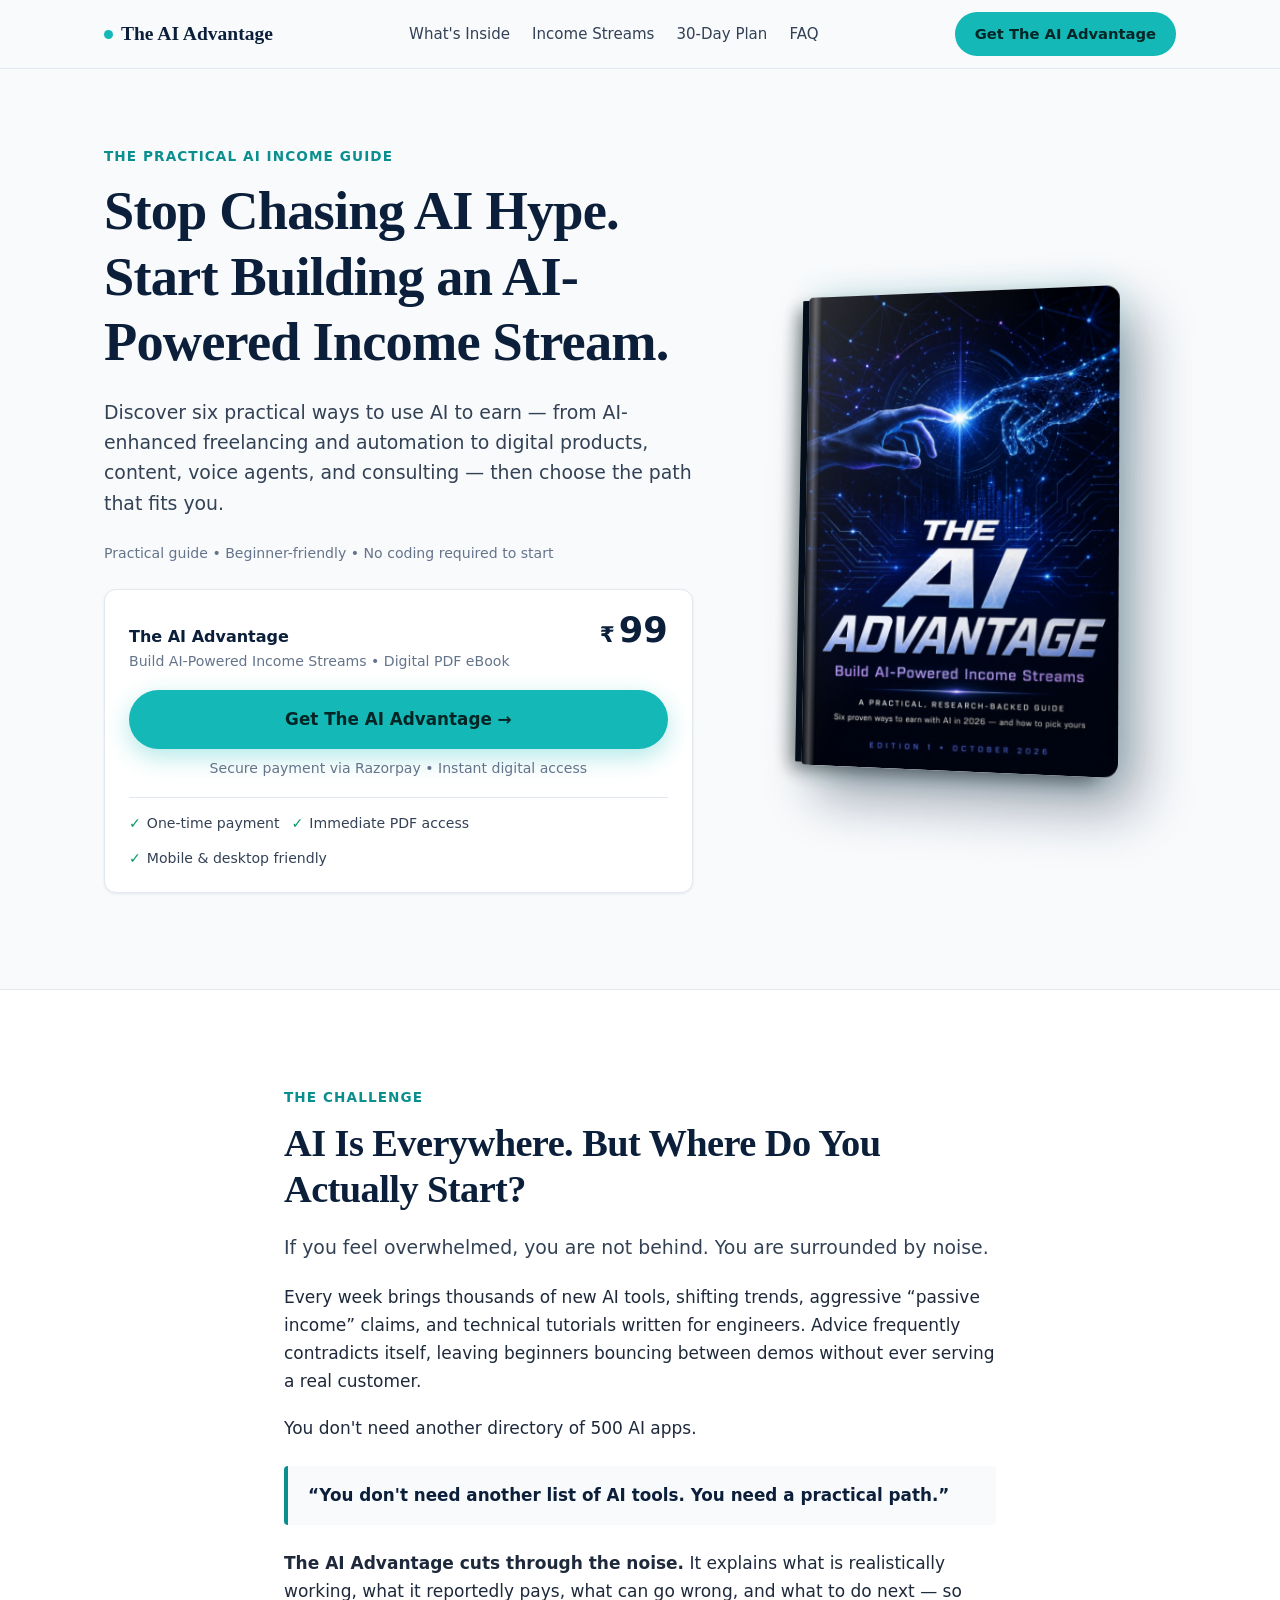
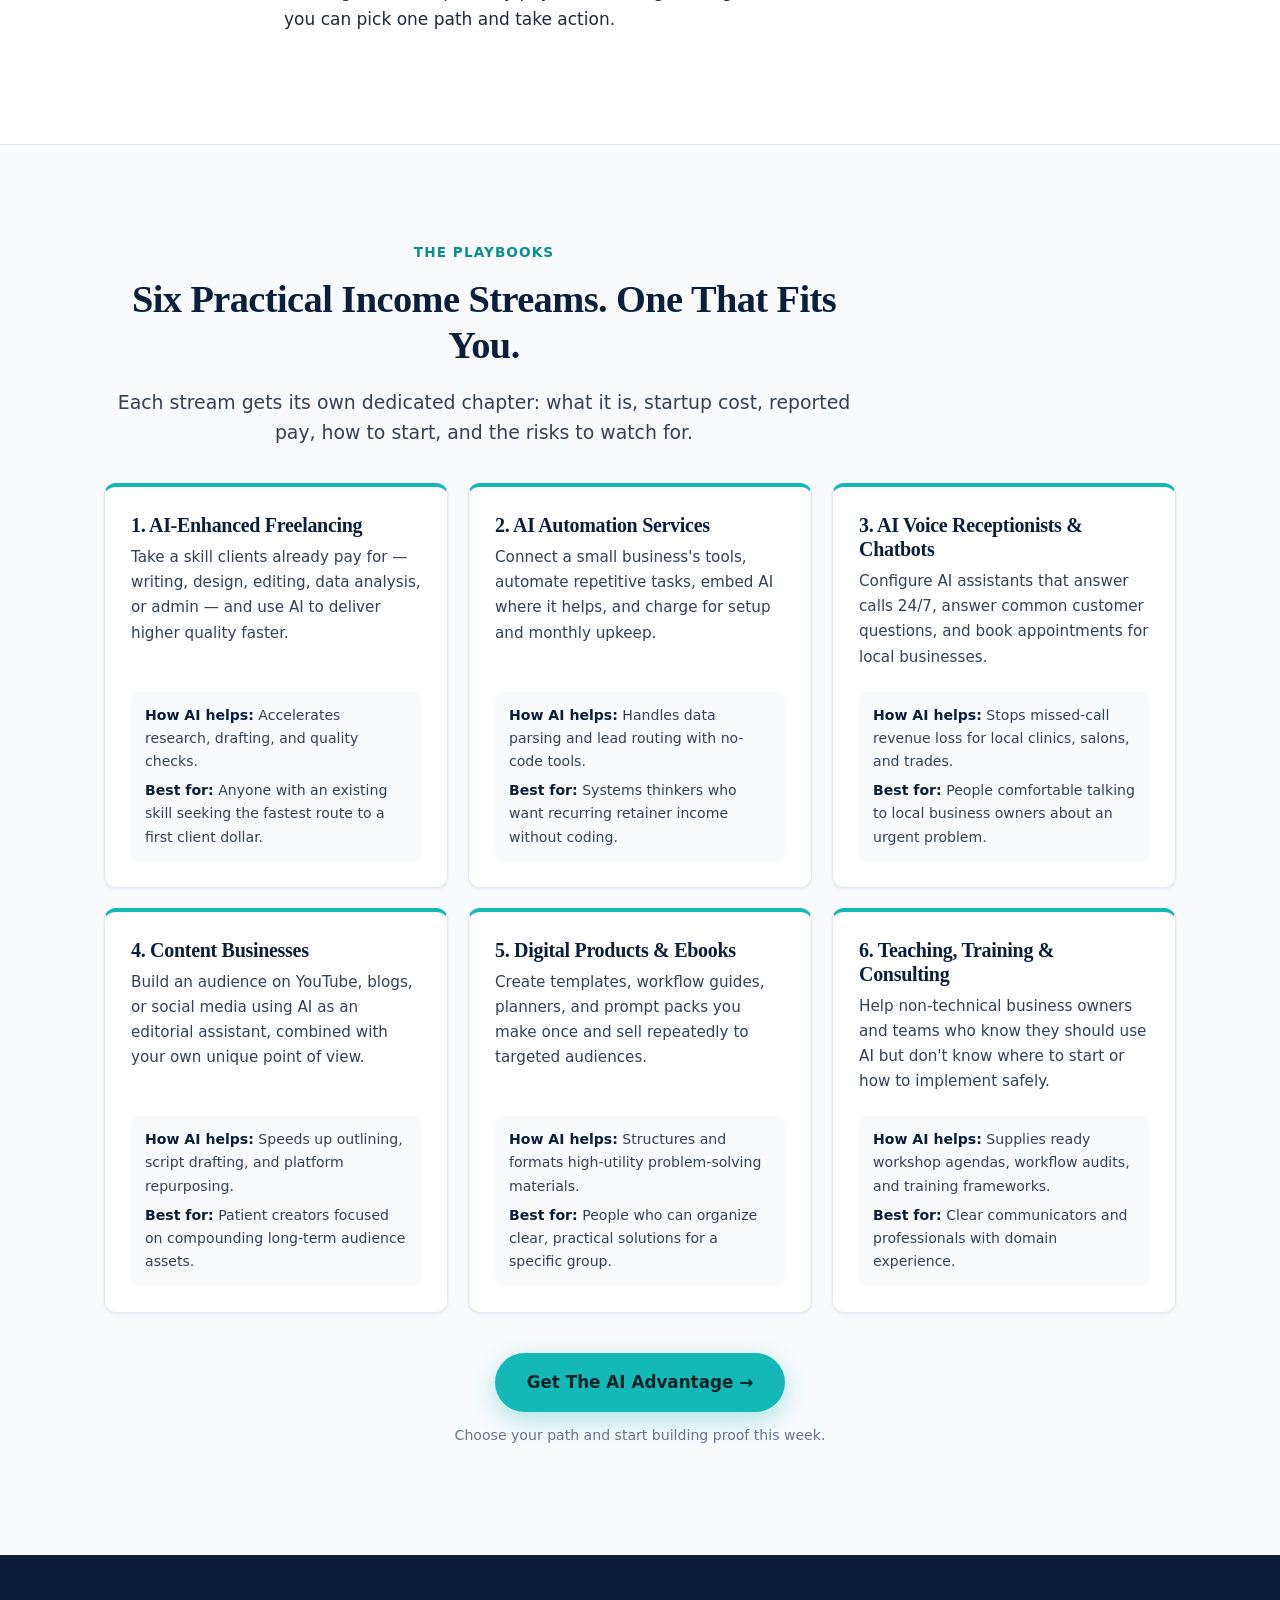
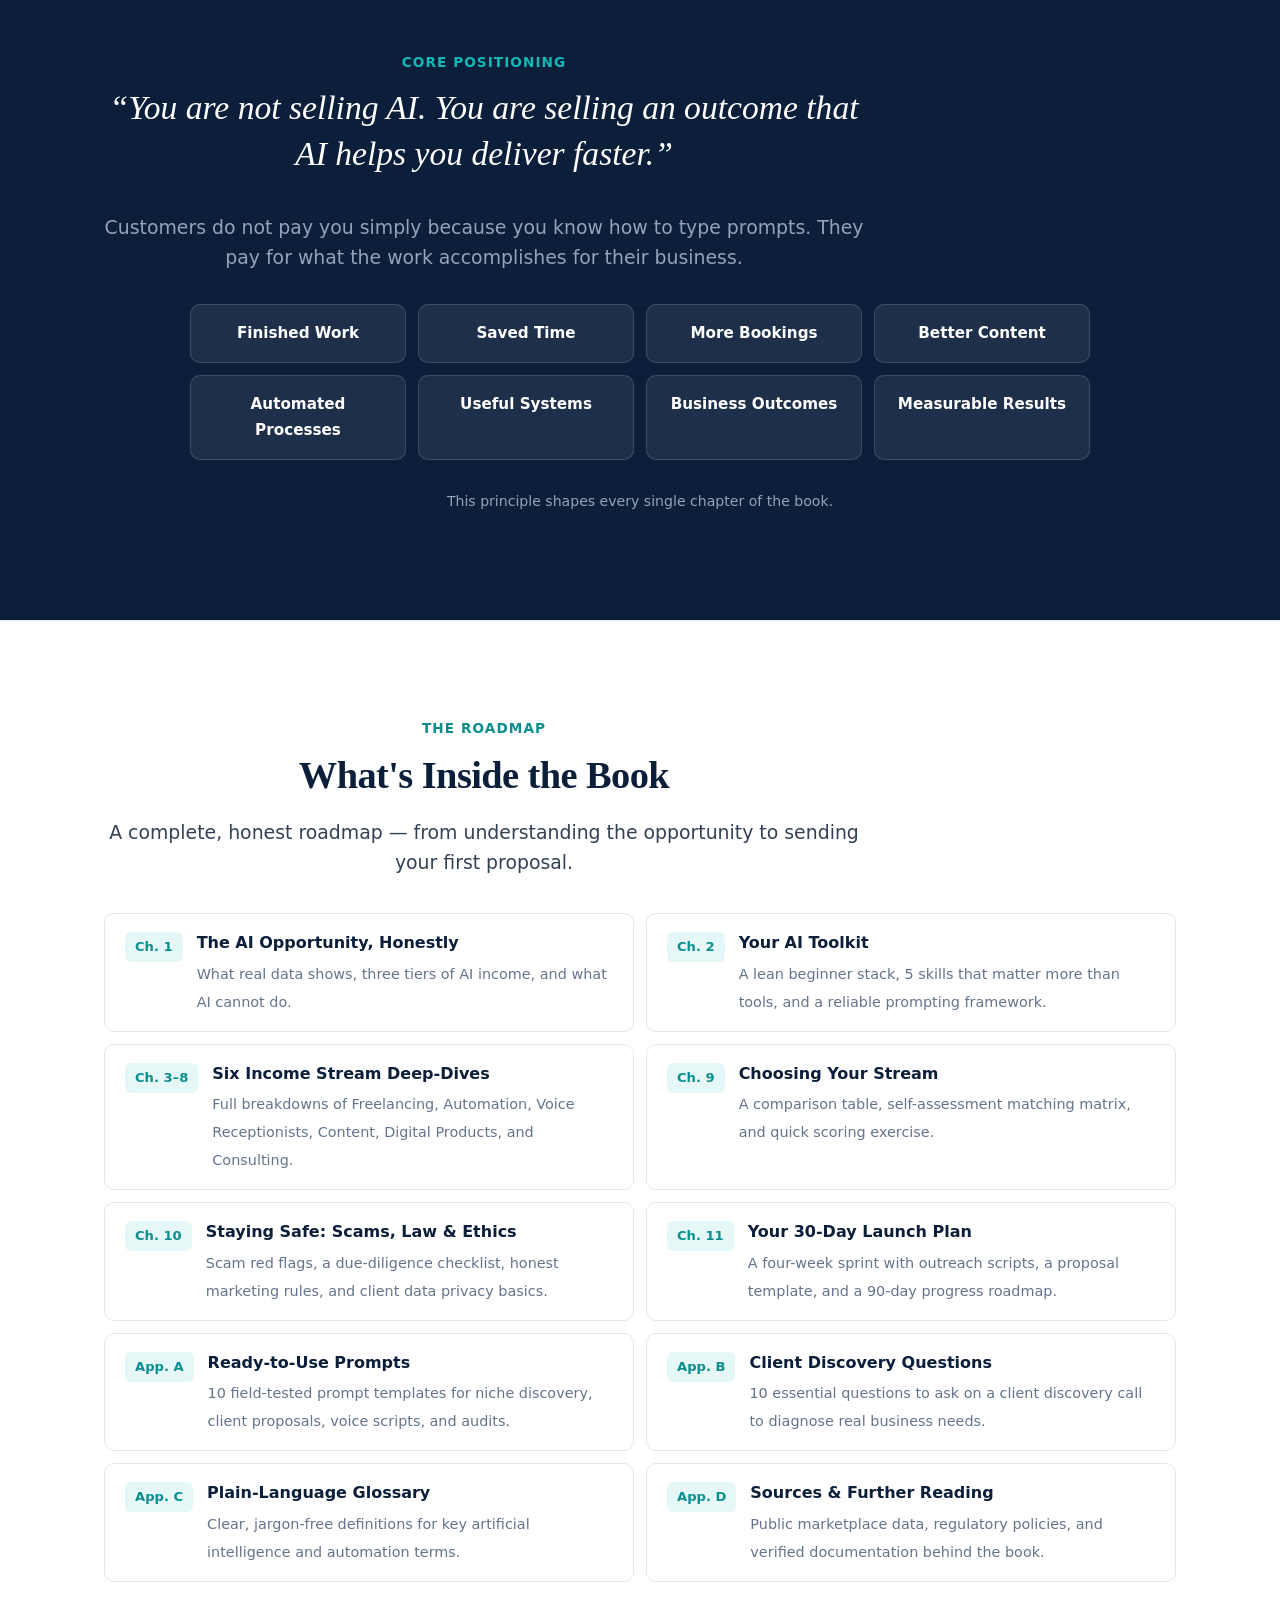
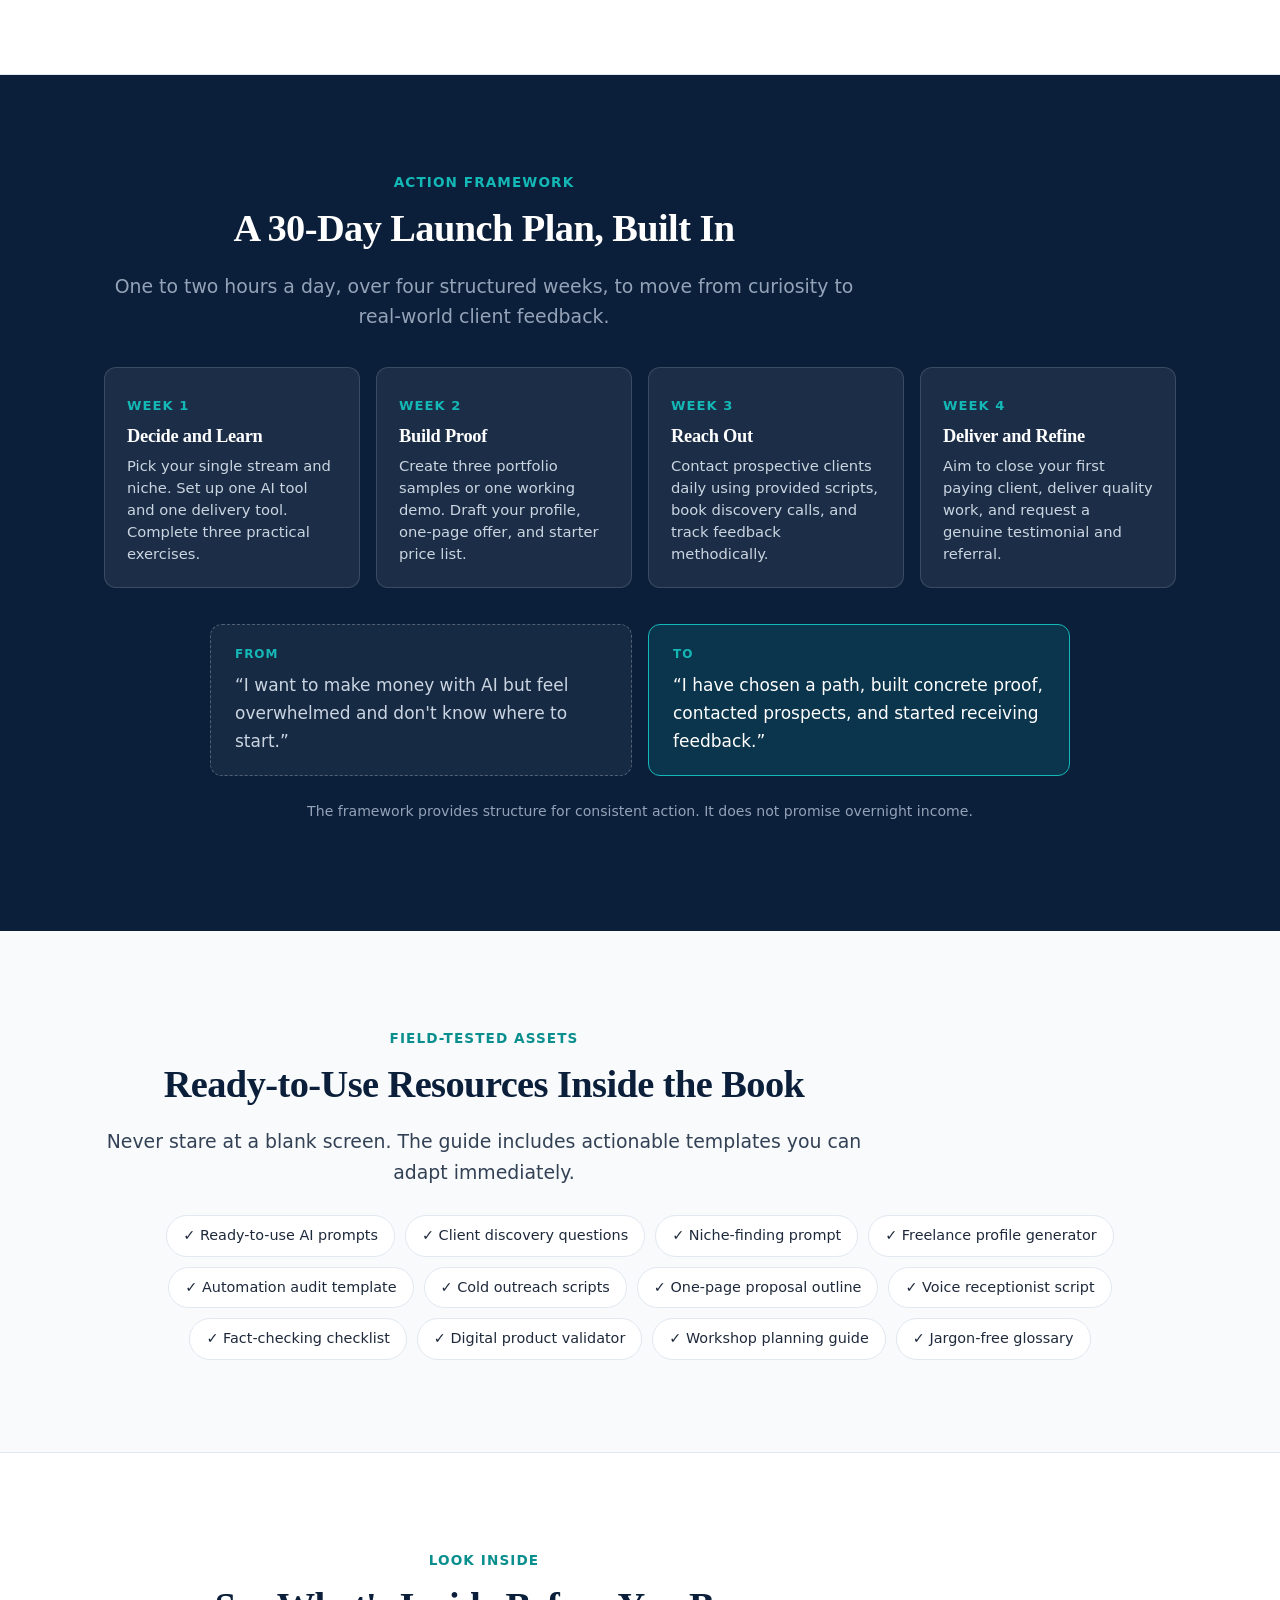
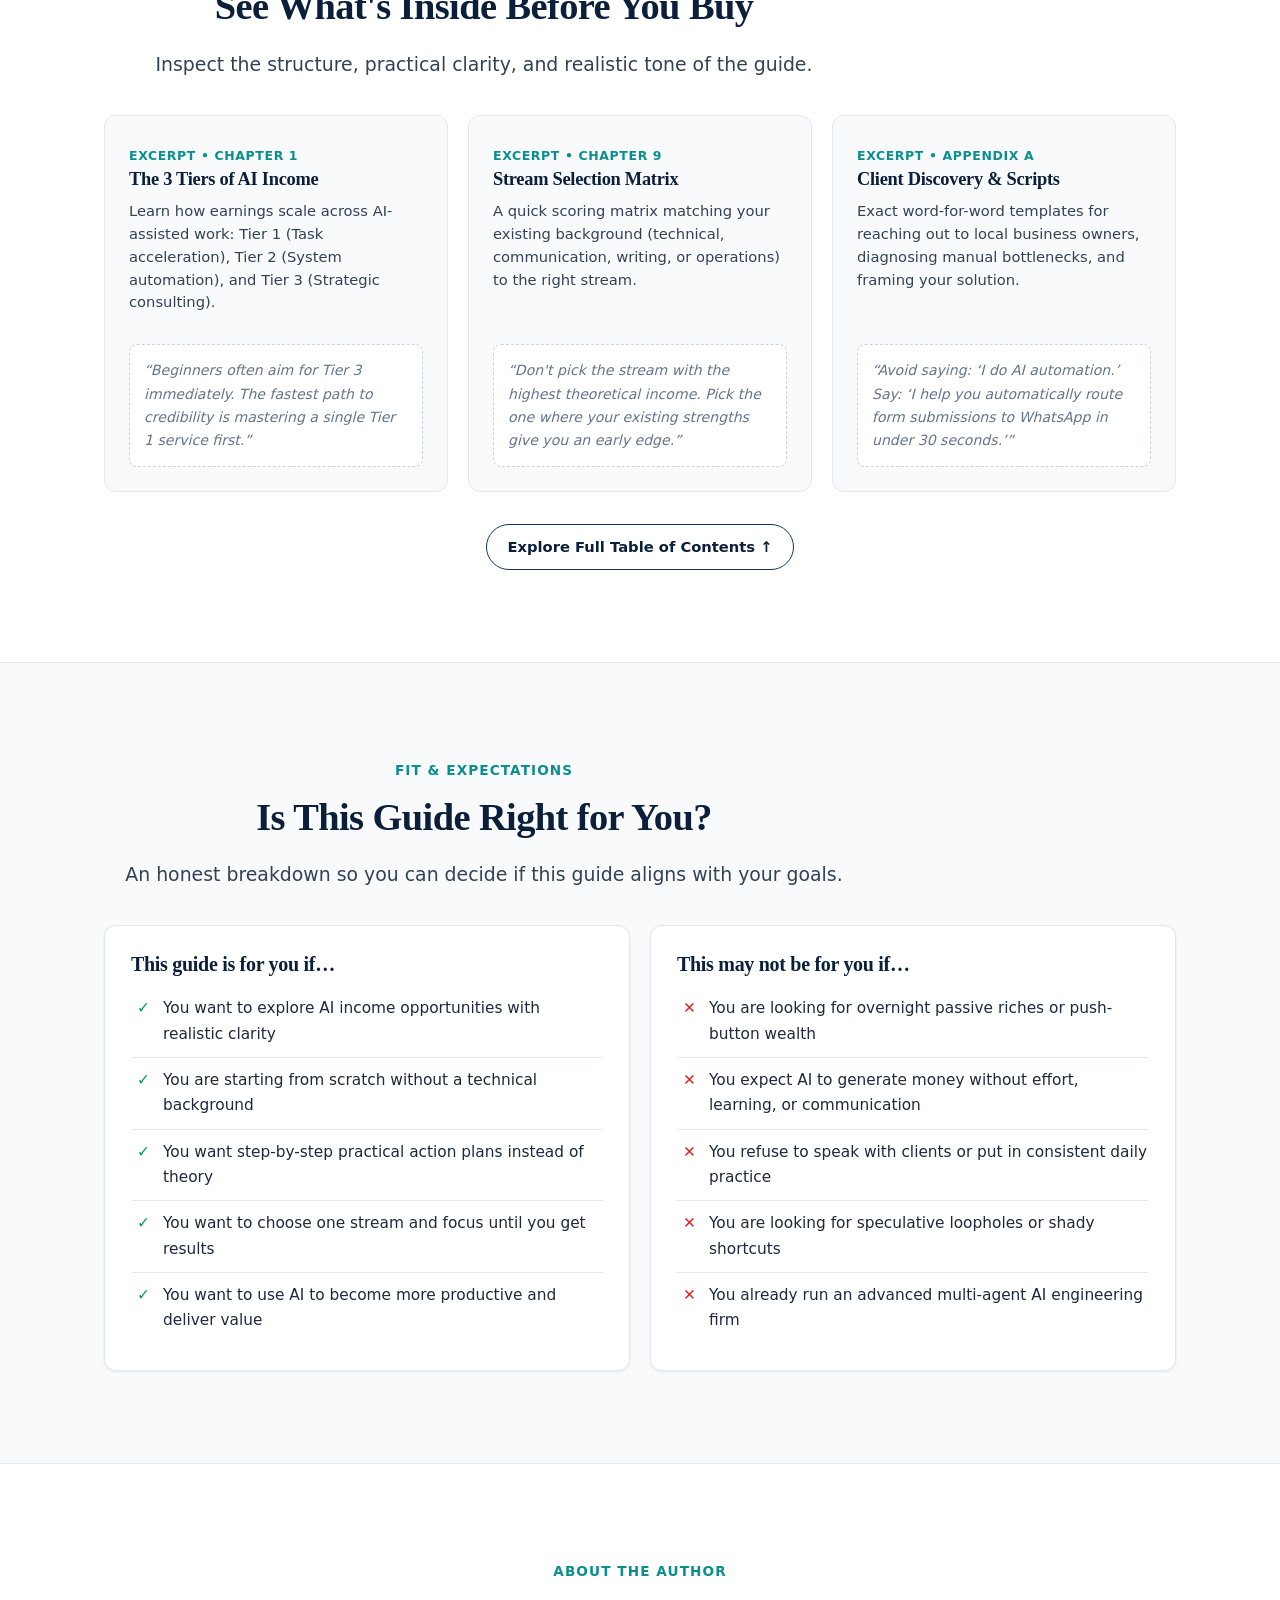
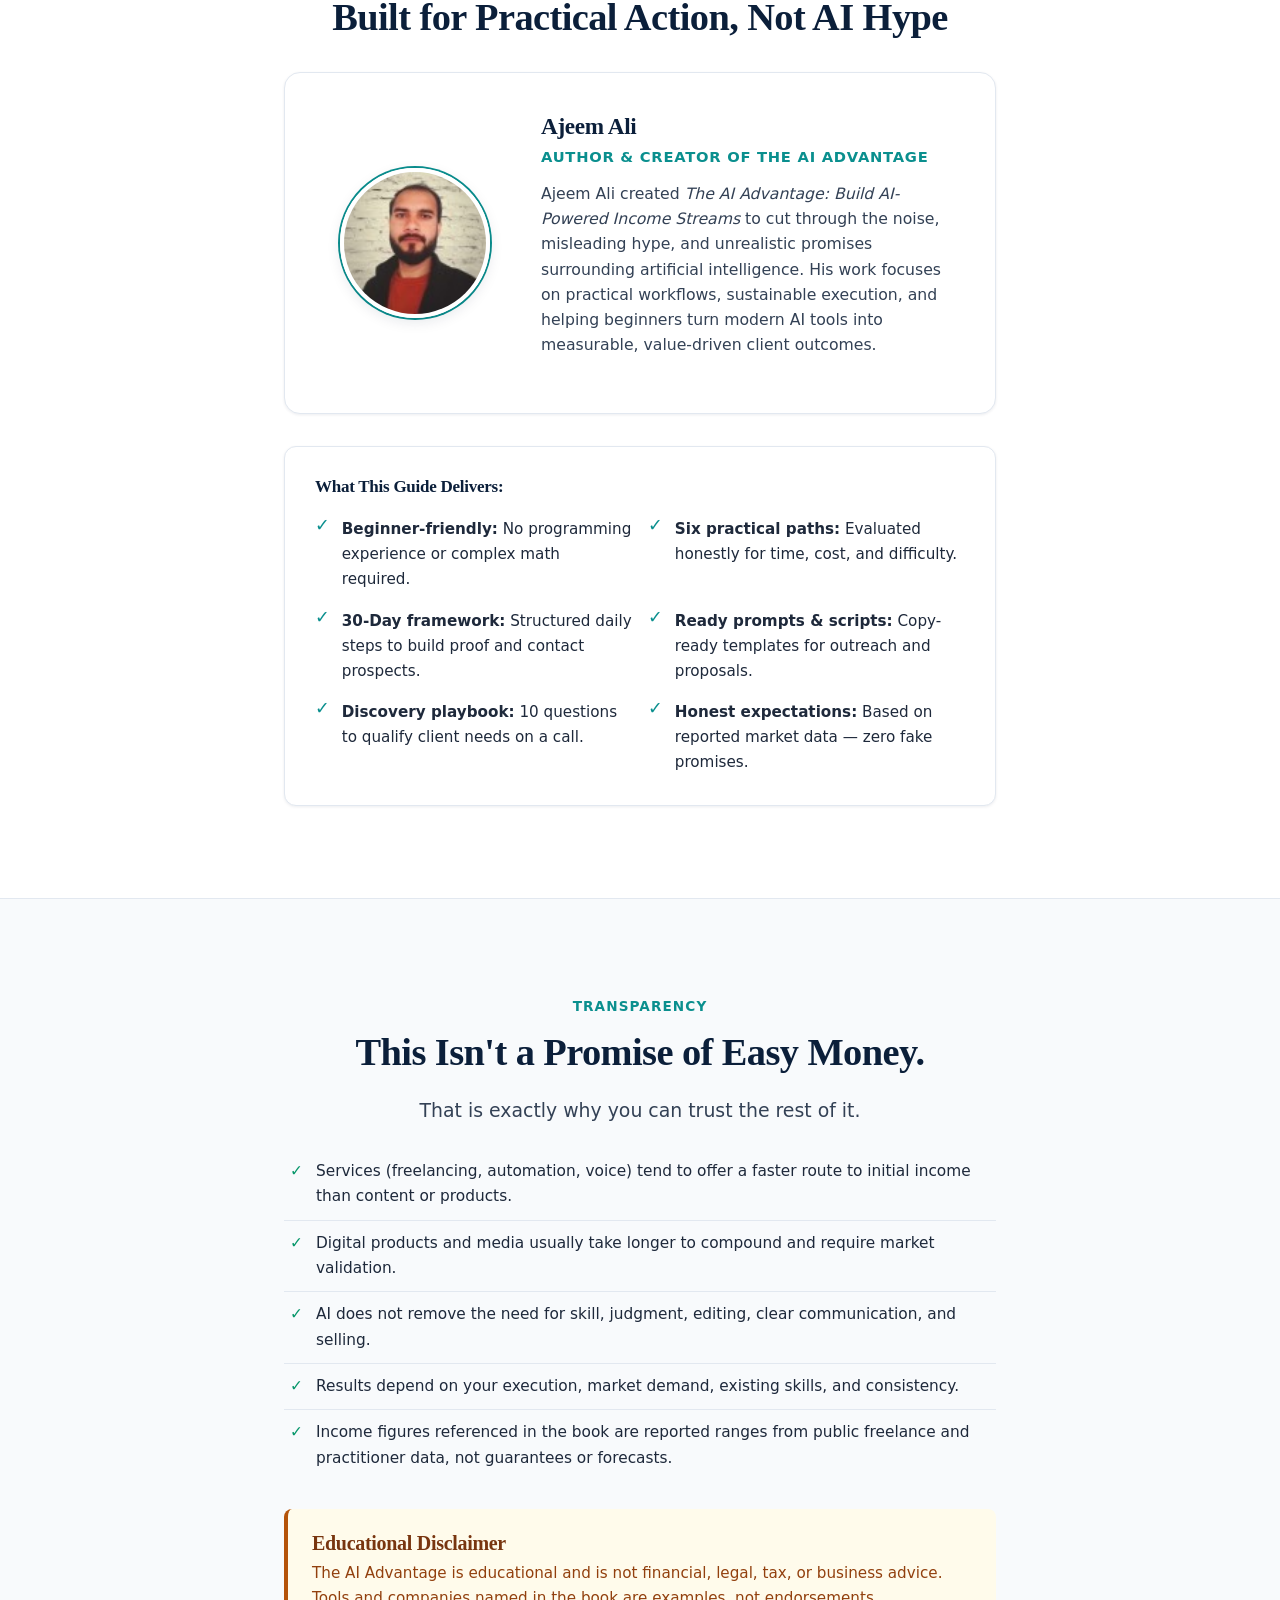
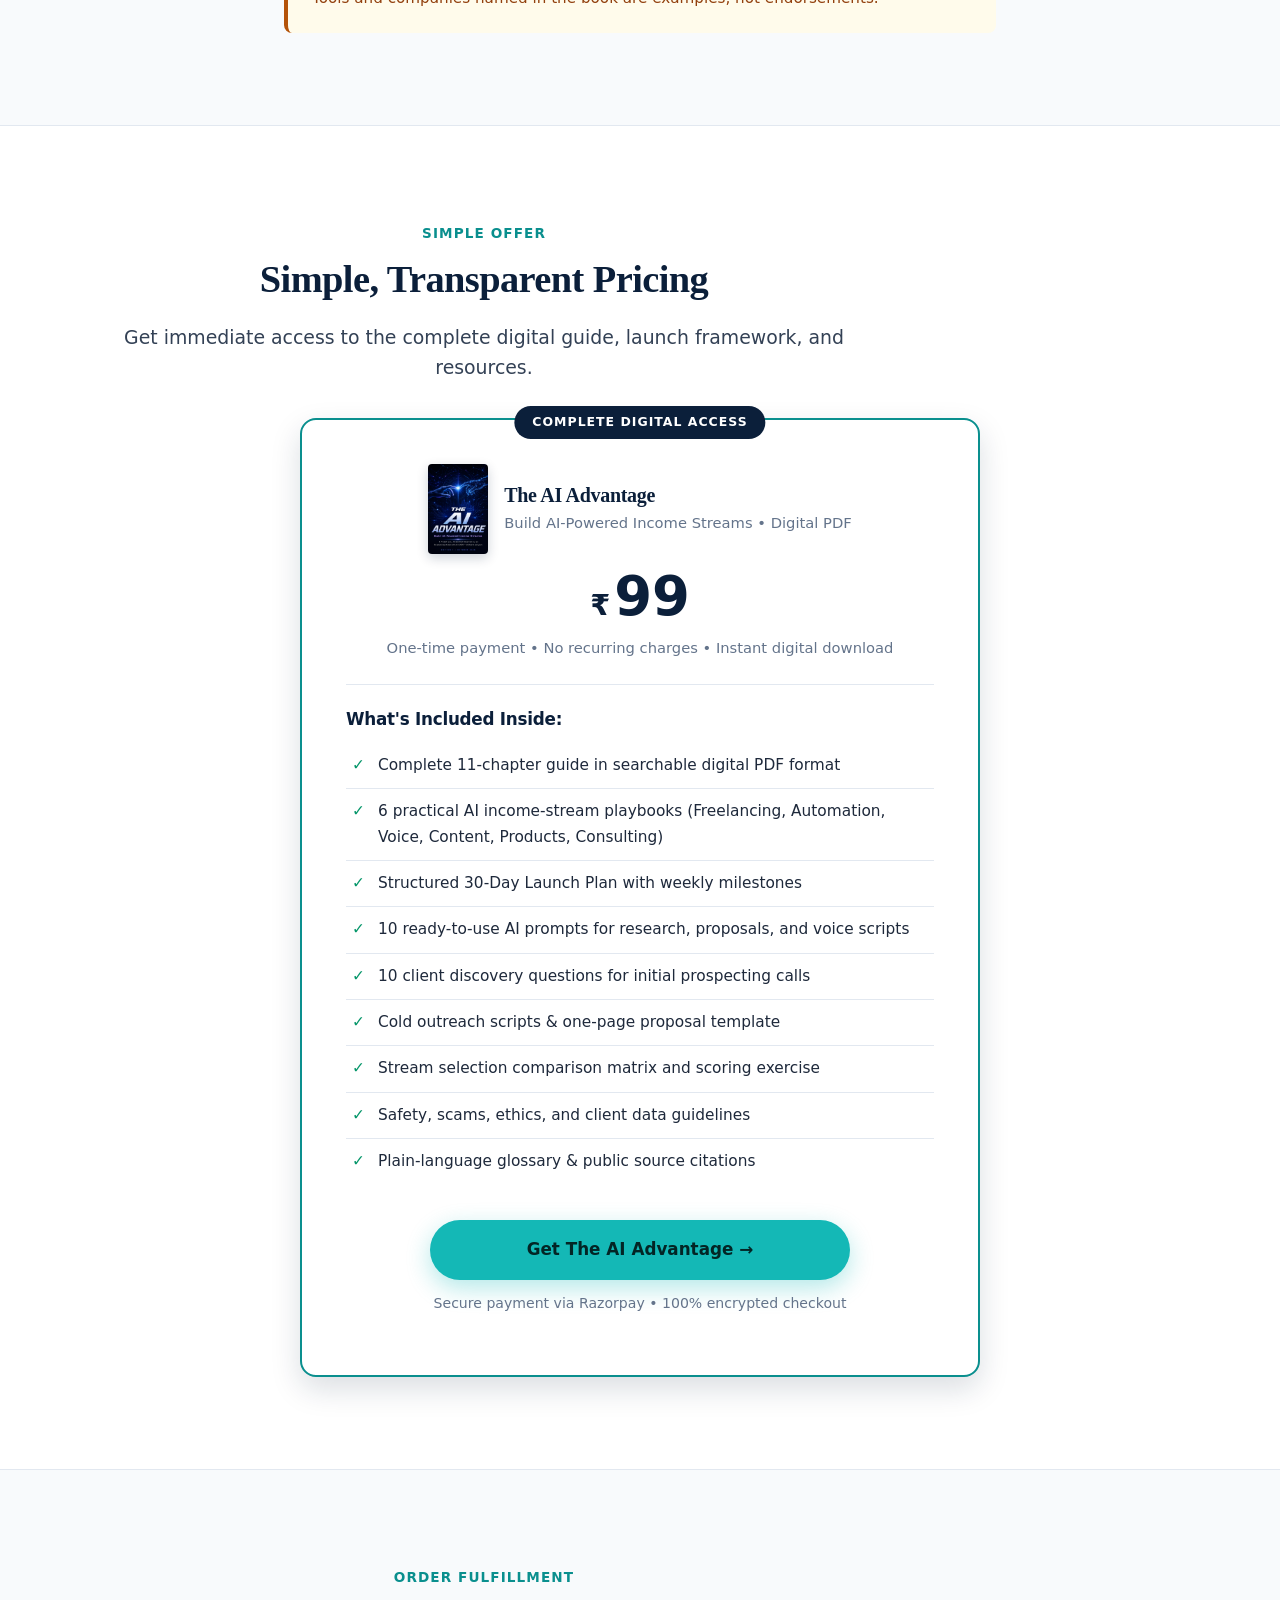
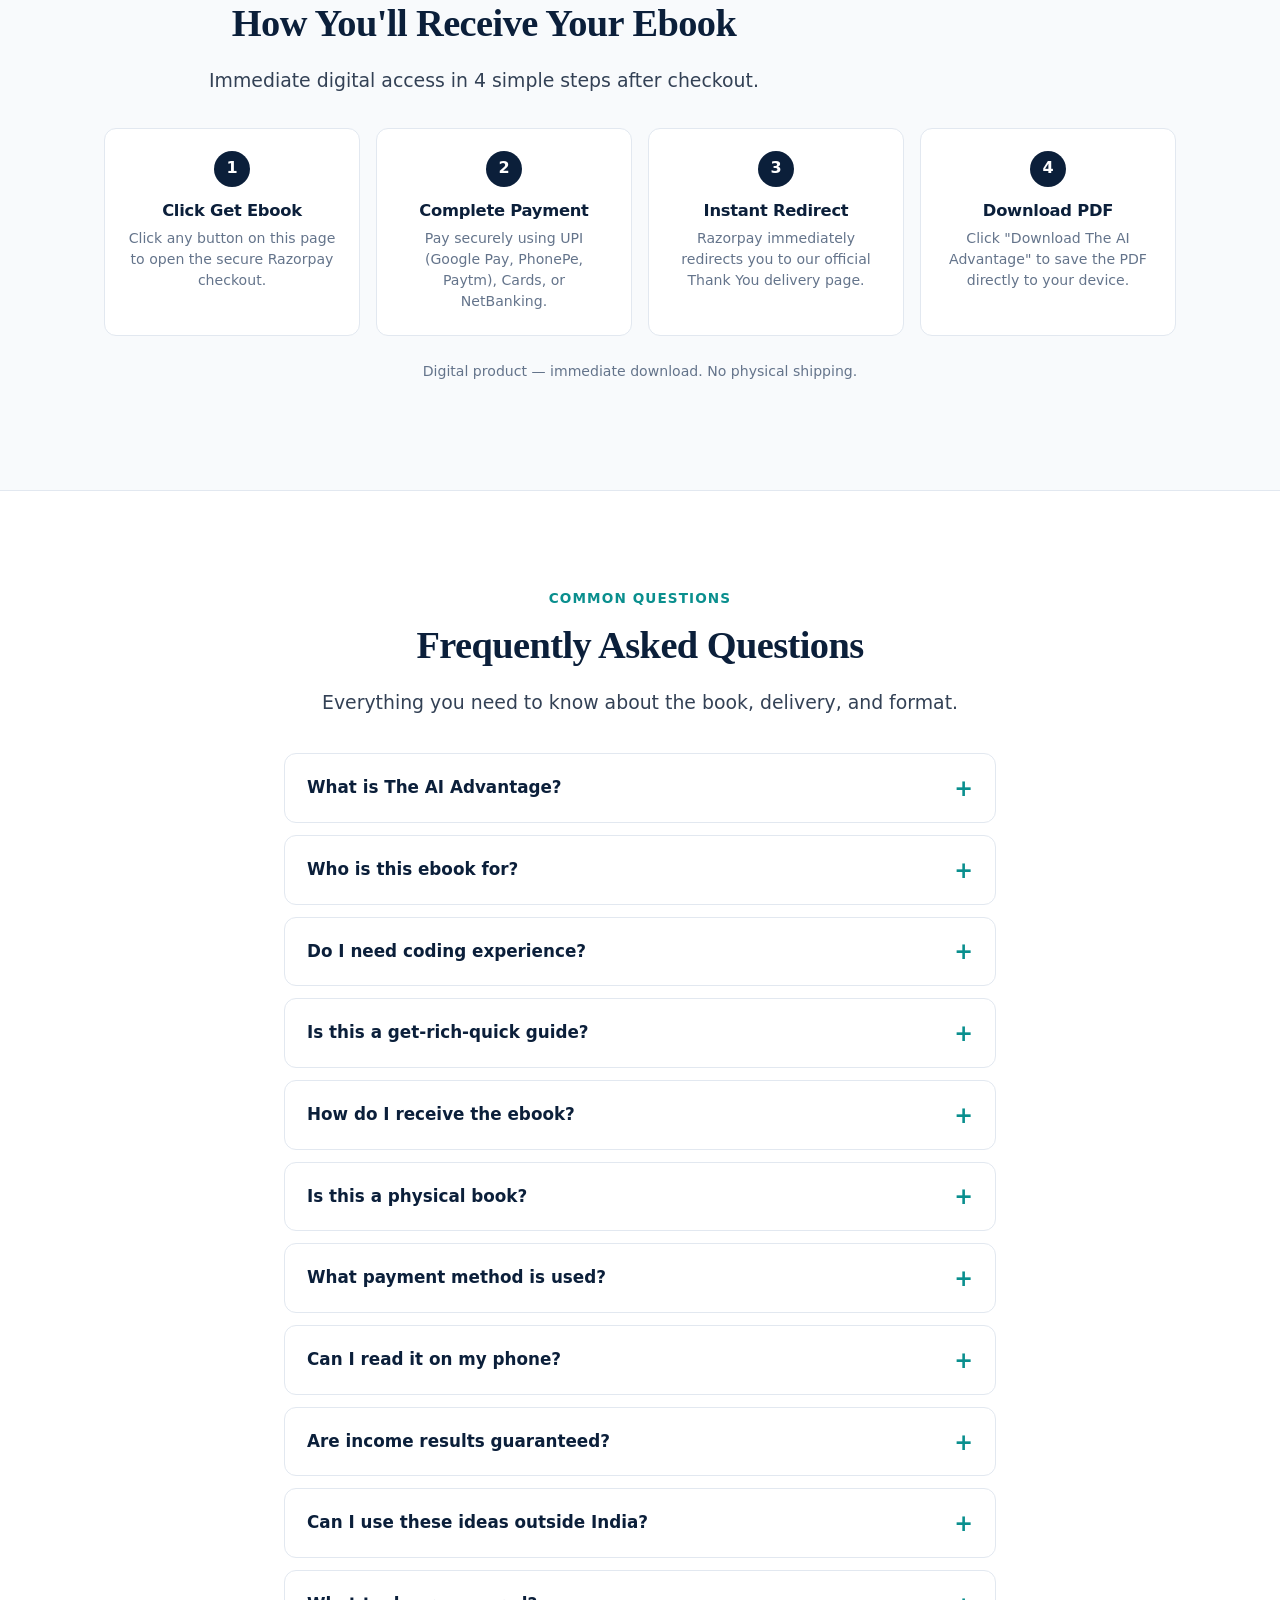
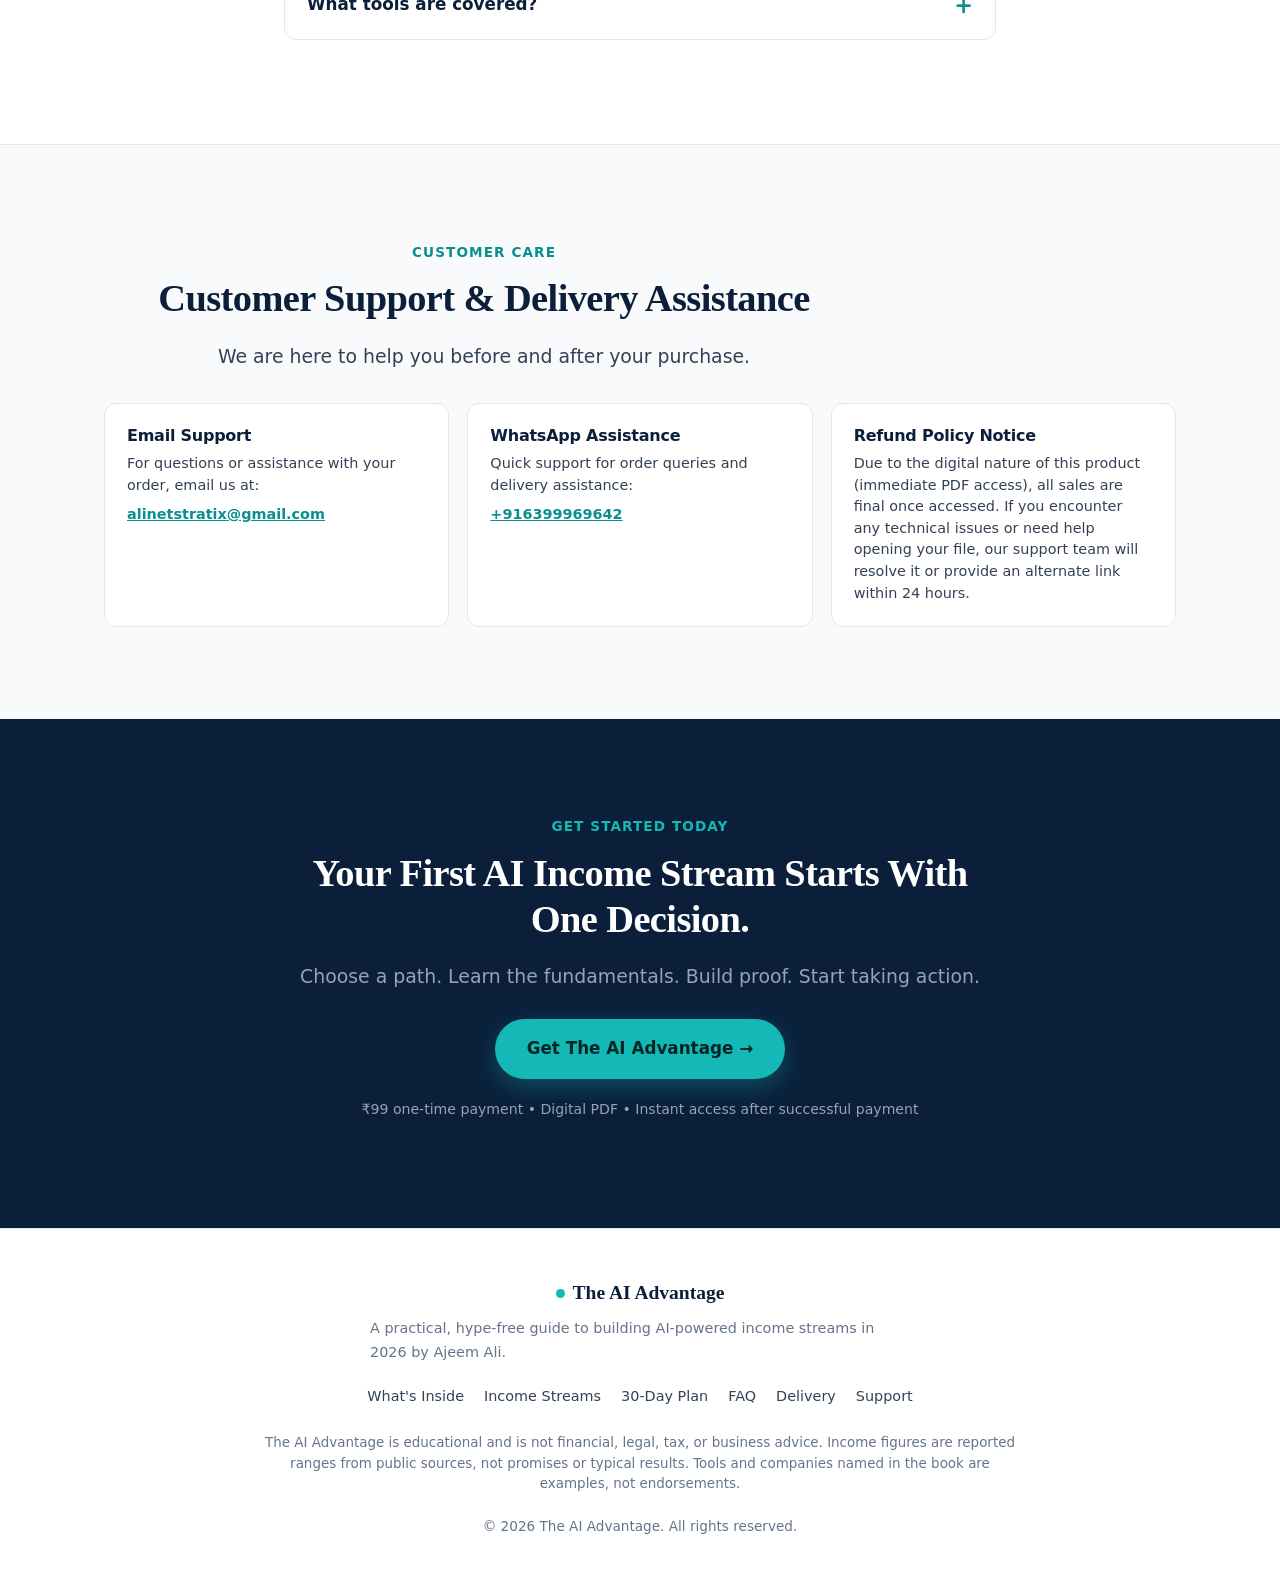
==== commit 2e7b5d7b: "Add official book cover image and 3D realistic presentation" ====
--- a/index.html
+++ b/index.html
@@ -12,14 +12,14 @@
   <meta property="og:url" content="https://poweredincomeai.netlify.app/">
   <meta property="og:title" content="The AI Advantage — Build AI-Powered Income Streams">
   <meta property="og:description" content="Six practical ways to use AI to earn, how to choose yours, and a 30-day launch plan. No hype, no guaranteed income.">
-  <meta property="og:image" content="https://poweredincomeai.netlify.app/og-image.jpg">
+  <meta property="og:image" content="https://poweredincomeai.netlify.app/book-cover.jpg">
 
   <!-- Twitter / X -->
   <meta name="twitter:card" content="summary_large_image">
   <meta name="twitter:url" content="https://poweredincomeai.netlify.app/">
   <meta name="twitter:title" content="The AI Advantage — Build AI-Powered Income Streams">
   <meta name="twitter:description" content="Six practical ways to use AI to earn, how to choose yours, and a 30-day launch plan. No hype, no guaranteed income.">
-  <meta name="twitter:image" content="https://poweredincomeai.netlify.app/og-image.jpg">
+  <meta name="twitter:image" content="https://poweredincomeai.netlify.app/book-cover.jpg">
 
   <!-- Favicon -->
   <link rel="icon" href="data:image/svg+xml,<svg xmlns=%22http://www.w3.org/2000/svg%22 viewBox=%220 0 100 100%22><text y=%22.9em%22 font-size=%2290%22>📘</text></svg>">
@@ -90,21 +90,10 @@
 
           <!-- Prominent Ebook Cover Mockup -->
           <div class="book-wrapper" aria-label="Cover of The AI Advantage eBook">
-            <div class="book" aria-hidden="true">
-              <div class="book-badge">A PRACTICAL, RESEARCH-BACKED GUIDE</div>
-              <div>
-                <div class="book-spine-accent"></div>
-                <div class="book-title">
-                  THE AI<span>ADVANTAGE</span>
-                </div>
-                <div class="book-subtitle">
-                  Build AI-Powered Income Streams
-                </div>
-              </div>
-              <div class="book-footer">
-                <span>BY AJEEM ALI</span>
-                <span>2026 EDITION</span>
-              </div>
+            <div class="book-mockup">
+              <img class="book-cover-img" src="book-cover.jpg" alt="The AI Advantage: Build AI-Powered Income Streams by Ajeem Ali" width="340" height="510">
+              <div class="book-spine-effect" aria-hidden="true"></div>
+              <div class="book-gloss-effect" aria-hidden="true"></div>
             </div>
           </div>
         </div>
@@ -552,8 +541,13 @@
         <div class="offer-card">
           <span class="offer-badge">COMPLETE DIGITAL ACCESS</span>
           <div class="offer-header">
-            <h3>The AI Advantage</h3>
-            <p style="margin:0;color:var(--mute);font-size:0.95rem">Build AI-Powered Income Streams • Digital PDF eBook</p>
+            <div class="offer-cover-row">
+              <img src="book-cover.jpg" alt="The AI Advantage Cover" class="offer-cover-thumb" width="60" height="90">
+              <div style="text-align:left">
+                <h3 style="margin:0 0 4px">The AI Advantage</h3>
+                <p style="margin:0;color:var(--mute);font-size:0.92rem">Build AI-Powered Income Streams • Digital PDF</p>
+              </div>
+            </div>
             <div class="offer-price">
               <span class="curr">₹</span>
               <span class="val" data-price>99</span>
--- a/styles.css
+++ b/styles.css
@@ -427,92 +427,81 @@
   perspective: 1200px;
   display: flex;
   justify-content: center;
-}
-
-.book {
-  width: min(310px, 80vw);
-  aspect-ratio: 1 / 1.45;
-  background: linear-gradient(135deg, #0B1F3A 0%, #153A68 60%, #0B1F3A 100%);
-  border-radius: 4px 12px 12px 4px;
+  align-items: center;
+  padding: 10px;
+}
+
+.book-mockup {
   position: relative;
-  overflow: hidden;
+  width: min(320px, 78vw);
+  border-radius: 4px 14px 14px 4px;
+  transform-style: preserve-3d;
+  transform: rotateY(-12deg) rotateX(3deg);
+  transition: transform 0.4s cubic-bezier(0.16, 1, 0.3, 1), box-shadow 0.4s ease;
   box-shadow:
-    -8px 0 0 -3px #05101F,
-    -14px 4px 10px -5px rgba(0,0,0,.3),
-    12px 24px 48px rgba(11,31,58,.35);
-  padding: 32px 28px;
-  display: flex;
-  flex-direction: column;
-  justify-content: space-between;
-  color: #fff;
-  border-left: 5px solid #061528;
-  transform: rotateY(-8deg) rotateX(4deg);
-  transition: transform 0.3s ease, box-shadow 0.3s ease;
-}
-
-.book:hover {
-  transform: rotateY(-2deg) rotateX(0deg) translateY(-4px);
+    -10px 0 0 -3px #040d1a,
+    -16px 8px 18px -4px rgba(0,0,0,0.45),
+    16px 28px 54px rgba(11,31,58,0.42),
+    0 0 35px rgba(20,184,182,0.18);
+  cursor: pointer;
+}
+
+.book-mockup:hover {
+  transform: rotateY(-3deg) rotateX(1deg) translateY(-6px);
   box-shadow:
-    -8px 0 0 -3px #05101F,
-    14px 28px 56px rgba(11,31,58,.4);
-}
-
-.book::after {
-  content: "";
+    -8px 0 0 -3px #040d1a,
+    -14px 12px 24px -4px rgba(0,0,0,0.5),
+    20px 36px 64px rgba(11,31,58,0.48),
+    0 0 45px rgba(20,184,182,0.28);
+}
+
+.book-cover-img {
+  width: 100%;
+  height: auto;
+  aspect-ratio: 1 / 1.5;
+  display: block;
+  border-radius: 4px 14px 14px 4px;
+  object-fit: cover;
+  box-shadow: inset 0 0 0 1px rgba(255,255,255,0.12);
+}
+
+.book-spine-effect {
+  position: absolute;
+  top: 0;
+  left: 0;
+  bottom: 0;
+  width: 18px;
+  background: linear-gradient(90deg, rgba(0,0,0,0.55) 0%, rgba(255,255,255,0.28) 38%, rgba(0,0,0,0.35) 75%, rgba(0,0,0,0) 100%);
+  border-radius: 4px 0 0 4px;
+  pointer-events: none;
+}
+
+.book-gloss-effect {
   position: absolute;
   top: 0;
   left: 0;
   right: 0;
   bottom: 0;
-  background: linear-gradient(90deg, rgba(255,255,255,.12) 0%, rgba(255,255,255,0) 12%, rgba(0,0,0,.15) 100%);
+  background: linear-gradient(115deg, rgba(255,255,255,0.18) 0%, rgba(255,255,255,0.06) 24%, transparent 45%, rgba(0,0,0,0.18) 100%);
+  border-radius: 4px 14px 14px 4px;
   pointer-events: none;
 }
 
-.book-badge {
-  font-size: 0.65rem;
-  font-weight: 700;
-  letter-spacing: 0.1em;
-  text-transform: uppercase;
-  color: #A5C4EB;
-}
-
-.book-spine-accent {
-  width: 44px;
-  height: 3px;
-  background: var(--teal-bright);
-  margin: 16px 0;
-}
-
-.book-title {
-  font-family: Georgia, serif;
-  font-size: 2.1rem;
-  line-height: 1.05;
-  font-weight: 700;
-  letter-spacing: -0.02em;
-}
-
-.book-title span {
-  display: block;
-  color: var(--teal-bright);
-}
-
-.book-subtitle {
-  font-size: 0.86rem;
-  line-height: 1.4;
-  color: #CBD5E1;
-  margin-top: 10px;
-}
-
-.book-footer {
-  margin-top: 24px;
-  padding-top: 16px;
-  border-top: 1px solid rgba(255,255,255,.15);
-  display: flex;
-  justify-content: space-between;
+.offer-cover-row {
+  display: flex;
   align-items: center;
-  font-size: 0.72rem;
-  color: #94A3B8;
-  letter-spacing: 0.05em;
+  justify-content: center;
+  gap: 16px;
+  margin-bottom: 12px;
+}
+
+.offer-cover-thumb {
+  width: 60px;
+  height: auto;
+  aspect-ratio: 1 / 1.5;
+  border-radius: 4px;
+  box-shadow: 0 4px 12px rgba(11,31,58,0.2);
+  object-fit: cover;
 }
 
 /* CARDS & GRIDS */
